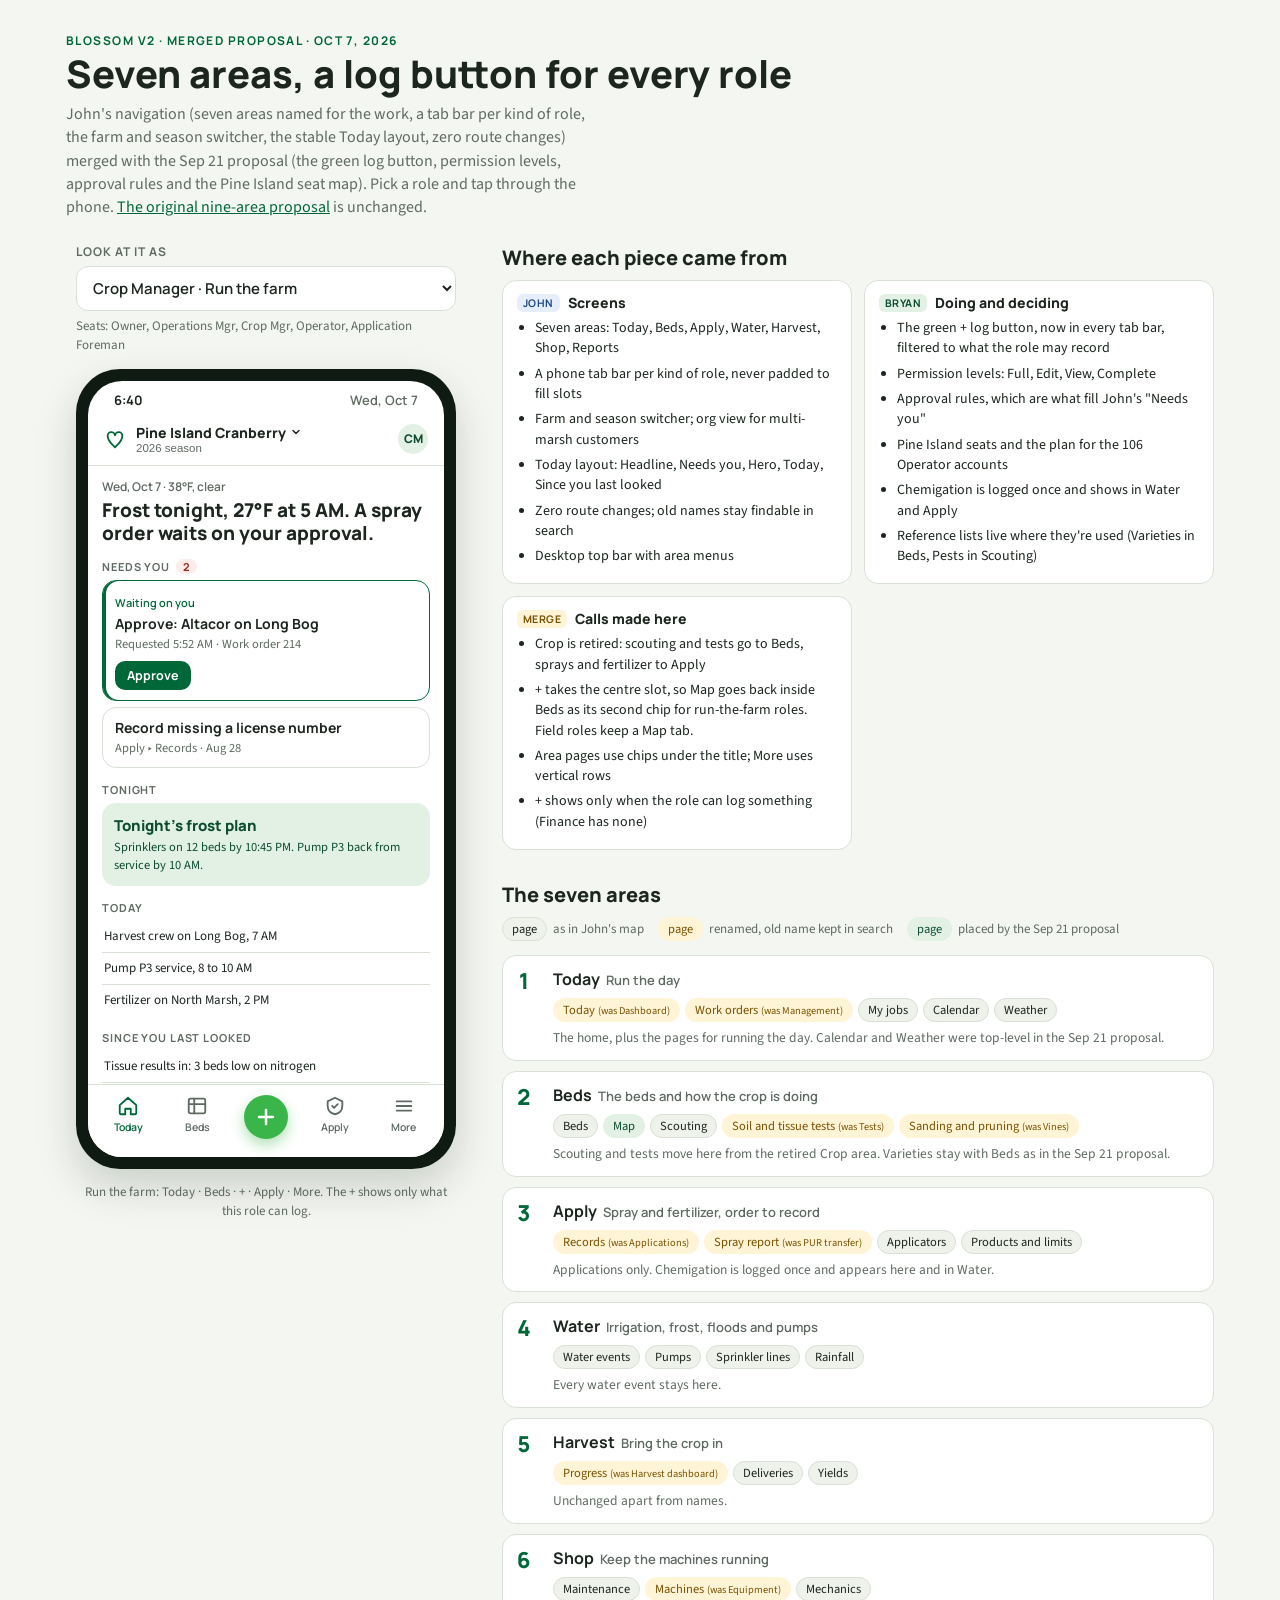
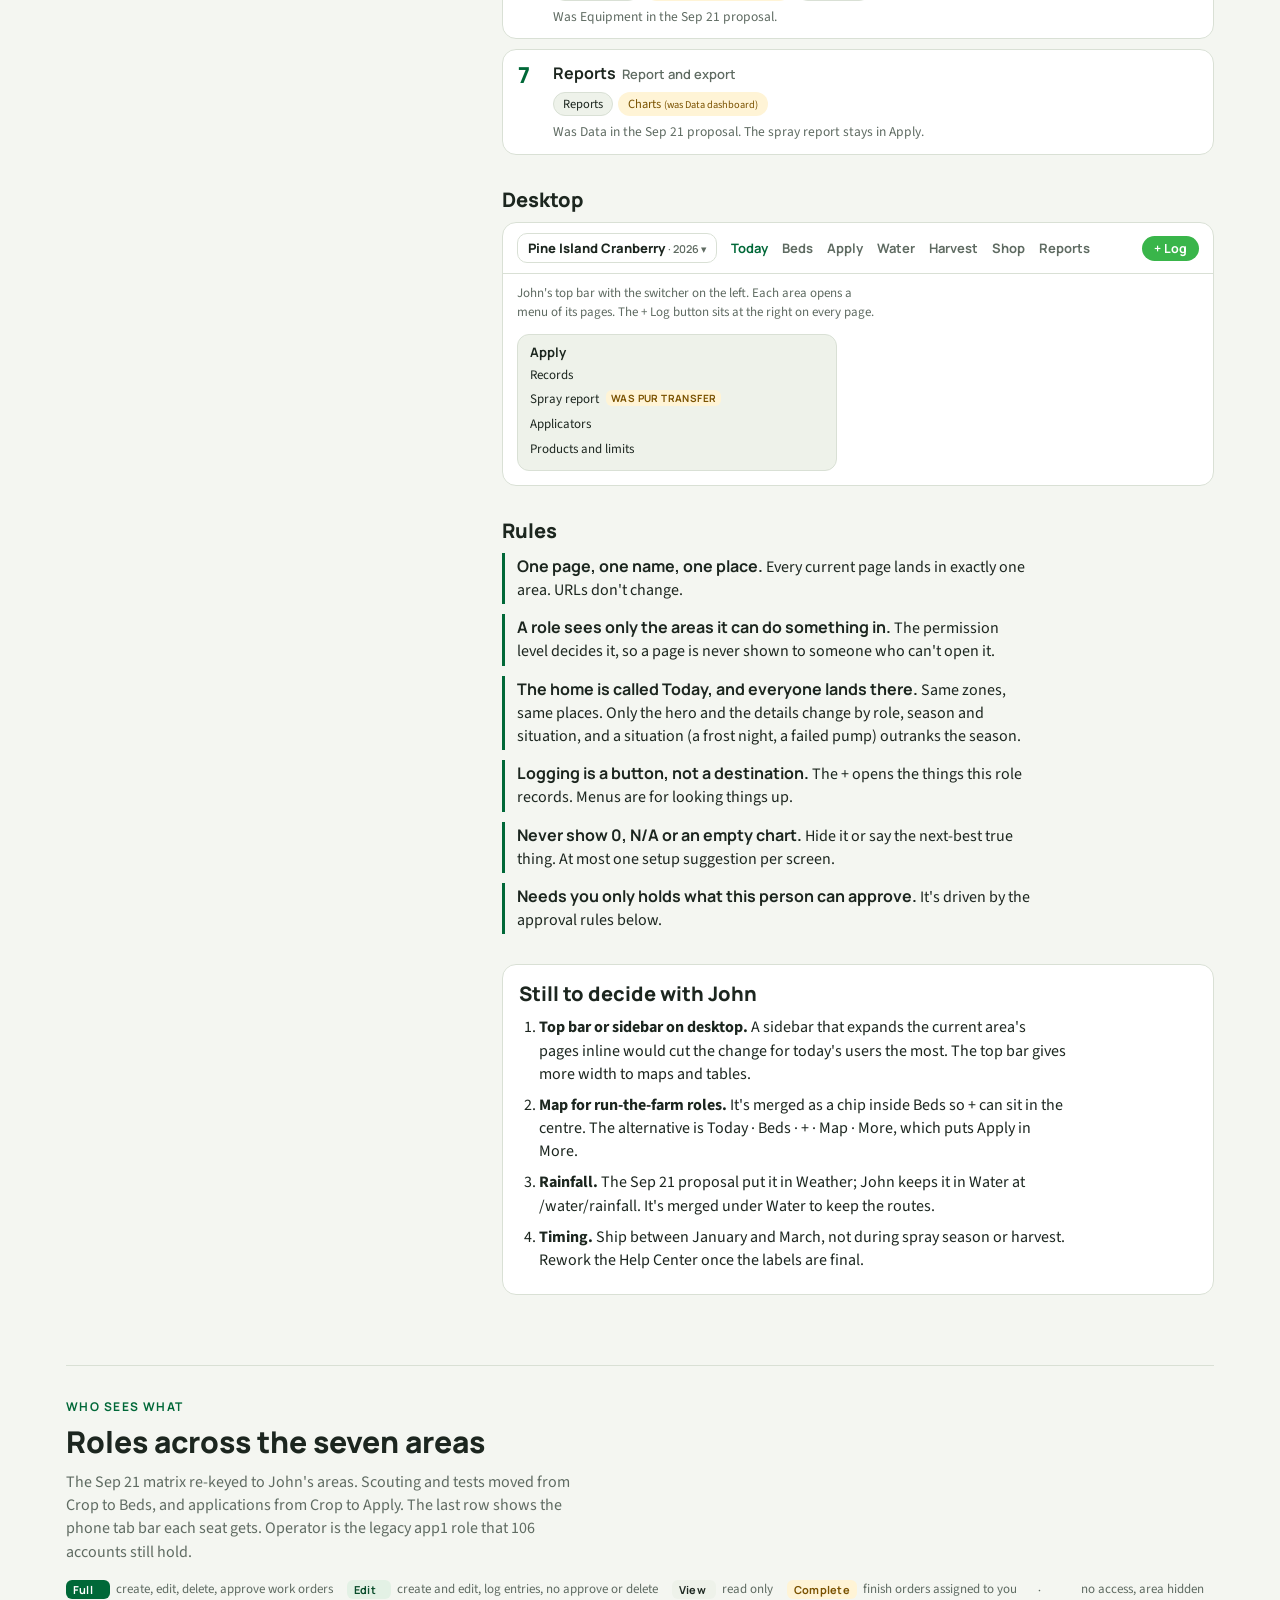
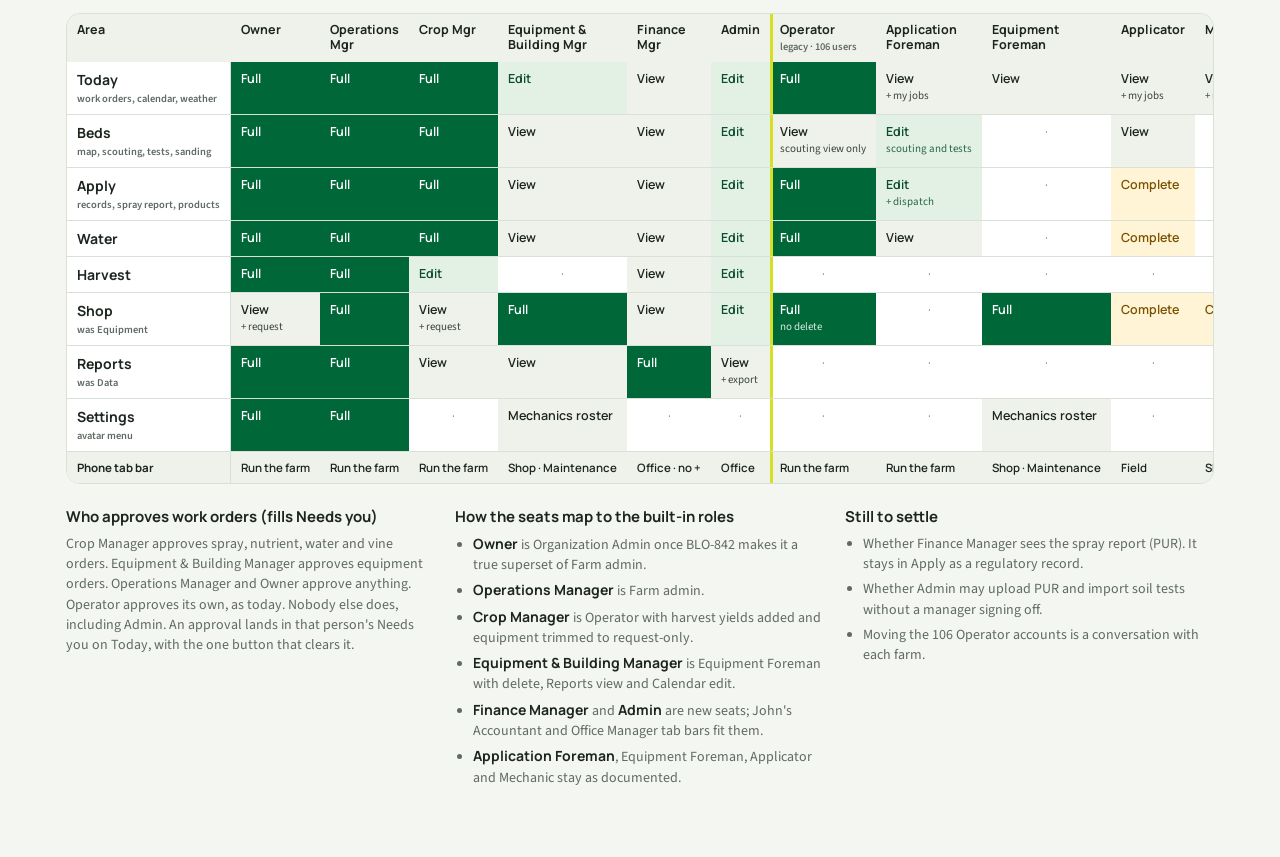
==== merged/index.html @ 79ce7826 "Add merged navigation proposal (John's seven areas + log button and permissions) Co-Authored-By: Cla" ====
<!doctype html>
<html lang="en">
<head>
<meta charset="utf-8">
<meta name="viewport" content="width=device-width, initial-scale=1, viewport-fit=cover">
<meta name="robots" content="noindex, nofollow">
<title>Blossom V2 Navigation, Merged</title>
<link rel="stylesheet" href="https://fonts.googleapis.com/css2?family=Manrope:wght@500;600;700;800&family=Source+Sans+3:wght@400;600&display=swap">
<style>
html{color-scheme:light dark;height:100%}body{margin:0}[hidden]{display:none!important}
:root{
  --green-deep:#006838; --green:#39b54a; --lime:#d7df23;
  --bg:#f4f6f1; --surface:#ffffff; --surface-2:#eef2ea;
  --ink:#1c261f; --muted:#5f6b62; --line:#d9e0d5;
  --accent:#006838; --accent-soft:#e3f1e5; --accent-ink:#0b4d2c;
  --moved:#fff4d6; --moved-ink:#7a5200;
  --john:#e6eefb; --john-ink:#1f4a8a;
  --alert:#fdecea; --alert-ink:#9a2a1c;
  --phone:#0f1a13; --shadow:0 18px 40px rgba(20,40,25,.18);
  --display:"Manrope",ui-sans-serif,system-ui,-apple-system,"Segoe UI",sans-serif;
  --body:"Source Sans 3",ui-sans-serif,system-ui,-apple-system,"Segoe UI",sans-serif;
}
@media (prefers-color-scheme: dark){
  :root:not([data-theme="light"]){
    --bg:#111813; --surface:#182019; --surface-2:#1f2a21;
    --ink:#e8eee7; --muted:#9aa89d; --line:#2b372e;
    --accent:#5ccb6c; --accent-soft:#1f3a27; --accent-ink:#bfe9c6;
    --moved:#3b3012; --moved-ink:#f0d48a;
    --john:#1b2a40; --john-ink:#a9c6f2;
    --alert:#3a1d19; --alert-ink:#f2b2a8;
    --phone:#050906; --shadow:0 18px 40px rgba(0,0,0,.5);
  }
}
:root[data-theme="dark"]{
  --bg:#111813; --surface:#182019; --surface-2:#1f2a21;
  --ink:#e8eee7; --muted:#9aa89d; --line:#2b372e;
  --accent:#5ccb6c; --accent-soft:#1f3a27; --accent-ink:#bfe9c6;
  --moved:#3b3012; --moved-ink:#f0d48a;
  --john:#1b2a40; --john-ink:#a9c6f2;
  --alert:#3a1d19; --alert-ink:#f2b2a8;
  --phone:#050906; --shadow:0 18px 40px rgba(0,0,0,.5);
}
*{box-sizing:border-box}
body{background:var(--bg);color:var(--ink);font-family:var(--body);font-size:16px;line-height:1.45}
a{color:var(--accent)}
.wrap{max-width:1180px;margin:0 auto;padding-block:32px 64px;padding-inline:16px}
header.top{margin-bottom:24px}
.eyebrow{font-family:var(--display);font-size:12px;font-weight:700;letter-spacing:.12em;text-transform:uppercase;color:var(--accent)}
h1{font-family:var(--display);font-size:clamp(26px,3.4vw,38px);font-weight:800;line-height:1.1;margin:4px 0 0;text-wrap:balance}
.lede{max-width:66ch;color:var(--muted);margin:8px 0 0}
.layout{display:grid;grid-template-columns:400px minmax(0,1fr);gap:36px;align-items:start}
@media (max-width:860px){.layout{grid-template-columns:minmax(0,1fr)}}

/* role picker */
.picker{margin:0 auto 14px;max-width:380px}
.picker label{display:block;font:700 12px var(--display);letter-spacing:.08em;text-transform:uppercase;color:var(--muted);margin-bottom:6px}
.picker select{width:100%;font:600 15px var(--display);color:var(--ink);background:var(--surface);border:1px solid var(--line);border-radius:12px;padding:10px 12px}
.picker .set{font-size:13px;color:var(--muted);margin-top:6px}

/* phone */
.phone-col{position:sticky;top:16px}
@media (max-width:860px){.phone-col{position:static}}
.phone{width:100%;max-width:380px;margin:0 auto;aspect-ratio:380/800;background:var(--phone);border-radius:44px;padding:12px;box-shadow:var(--shadow);position:relative}
.screen{position:absolute;inset:12px;border-radius:34px;background:var(--surface);overflow:clip;display:flex;flex-direction:column}
.statusbar{height:40px;flex:none;display:flex;align-items:center;justify-content:space-between;padding:0 26px;font-family:var(--display);font-size:13px;font-weight:700}
.statusbar span:last-child{font-weight:600;color:var(--muted)}
.appbar{flex:none;display:flex;align-items:center;gap:10px;padding:2px 16px 10px;border-bottom:1px solid var(--line)}
.appbar .logo{display:flex;align-items:center;color:var(--green-deep)}
:root[data-theme="dark"] .appbar .logo{color:var(--accent)}
@media (prefers-color-scheme: dark){:root:not([data-theme="light"]) .appbar .logo{color:var(--accent)}}
.switcher{display:flex;flex-direction:column;line-height:1.15;border:0;background:transparent;text-align:left;padding:0;color:var(--ink);cursor:default}
.switcher b{font:800 14px var(--display);display:flex;align-items:center;gap:4px}
.switcher small{font-size:11.5px;color:var(--muted)}
.appbar .av{margin-left:auto;width:30px;height:30px;border-radius:50%;background:var(--accent-soft);color:var(--accent-ink);display:grid;place-items:center;font:800 12px var(--display)}
.view{flex:1;overflow:auto;padding:12px 14px 16px;-webkit-overflow-scrolling:touch}

/* today zones */
.z-date{font:600 12px var(--display);color:var(--muted)}
.z-head{font:800 19px/1.2 var(--display);margin:4px 0 12px;text-wrap:balance}
.z-label{display:flex;align-items:center;gap:6px;font:700 11px var(--display);letter-spacing:.08em;text-transform:uppercase;color:var(--muted);margin:14px 0 6px}
.z-label .count{background:var(--alert);color:var(--alert-ink);border-radius:999px;padding:0 7px;letter-spacing:0}
.card{border:1px solid var(--line);border-radius:14px;padding:10px 12px;margin-bottom:6px;background:var(--surface)}
.card.primary{border-color:var(--accent);box-shadow:inset 3px 0 0 var(--accent)}
.card b{display:block;font:700 14px var(--display)}
.card p{margin:2px 0 0;font-size:12.5px;color:var(--muted)}
.card .btn{display:inline-block;margin-top:8px;background:var(--accent);color:#fff;border-radius:10px;padding:6px 12px;font:700 12.5px var(--display)}
:root[data-theme="dark"] .card .btn{color:#0b1a0f}
@media (prefers-color-scheme: dark){:root:not([data-theme="light"]) .card .btn{color:#0b1a0f}}
.card .who{font:600 11px var(--display);color:var(--accent)}
.hero{border-radius:14px;padding:12px;background:var(--accent-soft);color:var(--accent-ink)}
.hero b{display:block;font:800 15px var(--display)}
.hero p{margin:2px 0 0;font-size:12.5px}
.rows{list-style:none;margin:0;padding:0;font-size:13px}
.rows li{padding:6px 2px;border-bottom:1px solid var(--line)}
.rows li:last-child{border-bottom:0}

/* area page */
.back{display:inline-flex;align-items:center;gap:6px;border:0;background:transparent;color:var(--accent);font:600 14px var(--display);padding:2px 0;cursor:pointer}
.area h2{font-family:var(--display);font-size:22px;font-weight:800;margin:2px 0 0}
.area .why{font-size:12.5px;color:var(--muted);margin:2px 0 10px}
.pchips{display:flex;flex-wrap:wrap;gap:6px;margin-bottom:12px}
.pchips button{border:1px solid var(--line);background:var(--surface);border-radius:999px;padding:5px 11px;font:700 13px var(--display);color:var(--ink);cursor:pointer}
.pchips button[aria-selected="true"]{background:var(--accent);border-color:var(--accent);color:#fff}
:root[data-theme="dark"] .pchips button[aria-selected="true"]{color:#0b1a0f}
@media (prefers-color-scheme: dark){:root:not([data-theme="light"]) .pchips button[aria-selected="true"]{color:#0b1a0f}}
.placeholder{border:1px dashed var(--line);border-radius:14px;padding:14px;color:var(--muted);font-size:13px;min-height:120px}
.placeholder b{display:block;color:var(--ink);font-family:var(--display);font-size:15px;margin-bottom:4px}
.placeholder .route{font:600 11.5px ui-monospace,SFMono-Regular,Menlo,monospace;color:var(--muted);margin-top:8px}
.was{display:inline-block;font:700 10px var(--display);letter-spacing:.04em;text-transform:uppercase;background:var(--moved);color:var(--moved-ink);border-radius:6px;padding:1px 5px;margin-left:4px;vertical-align:1px}

/* more */
.more h2{font-family:var(--display);font-size:20px;font-weight:800;margin:0 0 8px}
.mgroup{margin-bottom:10px}
.mgroup h3{font:700 11px var(--display);letter-spacing:.08em;text-transform:uppercase;color:var(--muted);margin:0 0 4px}
.mrow{display:flex;align-items:center;width:100%;text-align:left;border:1px solid var(--line);background:var(--surface);border-radius:12px;padding:9px 12px;margin-bottom:4px;font:700 14px var(--display);color:var(--ink);cursor:pointer}
.mrow::after{content:"";margin-left:auto;width:7px;height:7px;border-right:2.5px solid var(--muted);border-bottom:2.5px solid var(--muted);transform:rotate(-45deg)}
.mrow.quiet{font-weight:600;color:var(--muted)}

/* tab bar */
.tabbar{flex:none;display:grid;border-top:1px solid var(--line);padding:6px 6px 14px;background:var(--surface)}
.tabbar button{border:0;background:transparent;display:flex;flex-direction:column;align-items:center;gap:3px;font:600 10.5px var(--display);color:var(--muted);padding:4px 0;cursor:pointer;border-radius:10px}
.tabbar button svg{width:22px;height:22px}
.tabbar button[aria-current="page"]{color:var(--accent)}
.tabbar .plus{align-self:center}
.tabbar .plus span.dot{width:44px;height:44px;border-radius:50%;background:var(--green);color:#fff;display:grid;place-items:center;box-shadow:0 6px 14px rgba(57,181,74,.4)}
.tabbar .plus span.dot svg{width:24px;height:24px}
.sheet{position:absolute;left:0;right:0;bottom:0;background:var(--surface);border-radius:22px 22px 0 0;padding:10px 14px 24px;box-shadow:0 -10px 30px rgba(0,0,0,.18);transform:translateY(100%);visibility:hidden;transition:transform .25s ease,visibility 0s linear .25s}
.sheet.open{transform:none;visibility:visible;transition:transform .25s ease,visibility 0s}
@media (prefers-reduced-motion:reduce){.sheet{transition:none}}
.sheet .grab{width:38px;height:4px;border-radius:2px;background:var(--line);margin:0 auto 10px}
.sheet h3{font-family:var(--display);font-size:16px;margin:0 0 2px}
.sheet .sub{font-size:12px;color:var(--muted);margin:0 0 8px}
.sheet .log{display:grid;grid-template-columns:1fr 1fr;gap:6px}
.sheet .log button{border:1px solid var(--line);background:var(--surface-2);border-radius:12px;padding:10px;text-align:left;font:600 13px var(--display);color:var(--ink);cursor:pointer}
.sheet .log button small{display:block;font:400 11px var(--body);color:var(--muted);margin-top:2px}
.scrim{position:absolute;inset:0;background:rgba(10,20,12,.35);opacity:0;pointer-events:none;transition:opacity .2s}
.scrim.open{opacity:1;pointer-events:auto}
.hint{text-align:center;font-size:13px;color:var(--muted);margin:14px auto 0;max-width:380px}

/* right column */
.doc h2{font-family:var(--display);font-size:20px;font-weight:800;margin:0 0 8px}
.doc > section{margin-bottom:30px}
.doc p{margin:0 0 12px;max-width:66ch}
.legend{display:flex;flex-wrap:wrap;gap:8px 14px;font-size:13px;color:var(--muted);margin:0 0 14px}
.legend span{display:inline-flex;align-items:center;gap:6px}
.tree{display:grid;gap:10px}
.node{border:1px solid var(--line);background:var(--surface);border-radius:14px;padding:12px 14px;display:grid;grid-template-columns:auto minmax(0,1fr);gap:6px 12px;align-items:start}
.node .n{font-family:var(--display);font-weight:800;font-size:22px;color:var(--accent);line-height:1;padding-top:2px;min-width:24px;font-variant-numeric:tabular-nums}
.node .t{font-family:var(--display);font-weight:700;font-size:16px}
.node .t small{font-weight:600;color:var(--muted);margin-left:6px;font-size:13px}
.node .chips{grid-column:2;display:flex;flex-wrap:wrap;gap:5px}
.chip{font-size:12.5px;border:1px solid var(--line);border-radius:999px;padding:2px 9px;background:var(--surface-2);color:var(--ink)}
.chip.renamed{background:var(--moved);color:var(--moved-ink);border-color:transparent}
.chip.bryan{background:var(--accent-soft);color:var(--accent-ink);border-color:transparent}
.node .note{grid-column:2;font-size:13.5px;color:var(--muted)}
.origin{display:grid;grid-template-columns:repeat(auto-fit,minmax(240px,1fr));gap:12px}
.origin > div{border:1px solid var(--line);border-radius:14px;padding:12px 14px;background:var(--surface)}
.origin h3{font:800 14px var(--display);margin:0 0 6px;display:flex;align-items:center;gap:8px}
.tag{font:700 10.5px var(--display);letter-spacing:.04em;text-transform:uppercase;border-radius:6px;padding:2px 6px}
.tag.j{background:var(--john);color:var(--john-ink)}
.tag.b{background:var(--accent-soft);color:var(--accent-ink)}
.tag.m{background:var(--moved);color:var(--moved-ink)}
.origin ul{margin:0;padding-left:18px;font-size:14px}
.origin li{margin:0 0 5px}
.desk{border:1px solid var(--line);border-radius:14px;background:var(--surface);overflow:hidden}
.desk .bar{display:flex;align-items:center;gap:4px 14px;flex-wrap:wrap;padding:10px 14px;border-bottom:1px solid var(--line)}
.desk .sw{font:800 13px var(--display);padding:5px 10px;border:1px solid var(--line);border-radius:10px;white-space:nowrap}
.desk .sw small{font-weight:600;color:var(--muted)}
.desk .ar{font:700 13px var(--display);color:var(--muted)}
.desk .ar.on{color:var(--accent)}
.desk .lg{margin-left:auto;background:var(--green);color:#fff;border-radius:999px;padding:4px 12px;font:700 12.5px var(--display);white-space:nowrap}
.desk .drop{margin:0 14px 14px;max-width:320px;border:1px solid var(--line);border-radius:12px;padding:8px 12px;font-size:13px;background:var(--surface-2)}
.desk .drop b{font-family:var(--display)}
.desk .drop div{padding:3px 0}
.desk .cap{padding:10px 14px 0;font-size:13px;color:var(--muted)}
.rules{display:grid;gap:10px;margin:0;padding:0;list-style:none}
.rules li{border-left:3px solid var(--accent);padding:2px 0 2px 12px;max-width:66ch}
.rules b{font-family:var(--display)}
.decide{background:var(--surface);border:1px solid var(--line);border-radius:14px;padding:14px 16px}
.decide ol{margin:0;padding-left:20px}
.decide li{margin:0 0 8px;max-width:66ch}

/* roles matrix */
.roles{margin-top:40px;padding-top:32px;border-top:1px solid var(--line)}
.roles h2{font-family:var(--display);font-size:clamp(22px,2.6vw,30px);font-weight:800;margin:4px 0 8px;text-wrap:balance}
.roles .lede{margin-bottom:16px}
.lv{display:inline-block;min-width:44px;text-align:center;font:700 11px var(--display);letter-spacing:.02em;border-radius:6px;padding:2px 7px}
.lv.full,.matrix td.f{background:var(--accent);color:#fff}
.lv.edit,.matrix td.e{background:var(--accent-soft);color:var(--accent-ink)}
.lv.view,.matrix td.v{background:var(--surface-2);color:var(--ink)}
.lv.done,.matrix td.d{background:var(--moved);color:var(--moved-ink)}
.lv.none,.matrix td.n{background:transparent;color:var(--muted)}
:root[data-theme="dark"] .lv.full,:root[data-theme="dark"] .matrix td.f{color:#0b1a0f}
@media (prefers-color-scheme: dark){:root:not([data-theme="light"]) .lv.full,:root:not([data-theme="light"]) .matrix td.f{color:#0b1a0f}}
.matrix-wrap{overflow-x:auto;border:1px solid var(--line);border-radius:14px;background:var(--surface)}
.matrix{border-collapse:separate;border-spacing:0;min-width:1080px;width:100%;font-size:13px}
.matrix th,.matrix td{padding:8px 10px;border-bottom:1px solid var(--line);vertical-align:top;text-align:left}
.matrix thead th{font:700 12.5px var(--display);color:var(--ink);background:var(--surface-2);line-height:1.2}
.matrix thead th small,.matrix tbody th small{display:block;font:600 10.5px var(--body);color:var(--muted);margin-top:2px}
.matrix tbody th{font:700 14px var(--display);white-space:nowrap;background:var(--surface);position:sticky;left:0;z-index:1;border-right:1px solid var(--line)}
.matrix td{font:600 12.5px var(--display);white-space:nowrap}
.matrix td small{display:block;font:400 11px var(--body);opacity:.85;margin-top:1px}
.matrix td.n{text-align:center;font-weight:400}
.matrix .legacy{box-shadow:inset 3px 0 0 var(--lime)}
.matrix tr.bar th,.matrix tr.bar td{background:var(--surface-2);font-size:11.5px}
.matrix tr:last-child th,.matrix tr:last-child td{border-bottom:0}
.roles-notes{display:grid;grid-template-columns:repeat(auto-fit,minmax(260px,1fr));gap:20px;margin-top:22px}
.roles-notes h3{font-family:var(--display);font-size:15px;margin:0 0 6px}
.roles-notes p,.roles-notes ul{margin:0;font-size:14px;color:var(--muted)}
.roles-notes ul{padding-left:18px}
.roles-notes li{margin:0 0 5px}
.roles-notes b{color:var(--ink);font-family:var(--display)}
</style>
</head>
<body>
<div class="wrap">
  <header class="top">
    <div class="eyebrow">Blossom V2 · merged proposal · Oct 7, 2026</div>
    <h1>Seven areas, a log button for every role</h1>
    <p class="lede">John's navigation (seven areas named for the work, a tab bar per kind of role, the farm and season switcher, the stable Today layout, zero route changes) merged with the Sep 21 proposal (the green log button, permission levels, approval rules and the Pine Island seat map). Pick a role and tap through the phone. <a href="../">The original nine-area proposal</a> is unchanged.</p>
  </header>

  <div class="layout">
    <div class="phone-col">
      <div class="picker">
        <label for="role">Look at it as</label>
        <select id="role"></select>
        <div class="set" id="roleSet"></div>
      </div>
      <div class="phone">
        <div class="screen">
          <div class="statusbar"><span>6:40</span><span id="sbDate">Wed, Oct 7</span></div>
          <div class="appbar">
            <span class="logo" aria-hidden="true"><svg width="22" height="22" viewBox="0 0 24 24" fill="none" stroke="currentColor" stroke-width="2" stroke-linecap="round" stroke-linejoin="round"><path d="M12 21c-4-4-8-7-8-12a4 4 0 0 1 8-1 4 4 0 0 1 8 1c0 5-4 8-8 12z"/></svg></span>
            <button type="button" class="switcher" aria-label="Farm and season switcher"><b>Pine Island Cranberry <svg width="12" height="12" viewBox="0 0 24 24" fill="none" stroke="currentColor" stroke-width="3" stroke-linecap="round" stroke-linejoin="round"><path d="M6 9l6 6 6-6"/></svg></b><small>2026 season</small></button>
            <span class="av" id="avatar">PI</span>
          </div>

          <div class="view" id="todayView"></div>
          <div class="view area" id="areaView" hidden></div>
          <div class="view more" id="moreView" hidden></div>

          <div class="tabbar" id="tabbar"></div>

          <div class="scrim" id="scrim"></div>
          <div class="sheet" id="sheet" role="dialog" aria-label="Log something">
            <div class="grab"></div>
            <h3>Log something</h3>
            <p class="sub" id="sheetSub"></p>
            <div class="log" id="logGrid"></div>
          </div>
        </div>
      </div>
      <p class="hint" id="hint"></p>
    </div>

    <div class="doc">
      <section>
        <h2>Where each piece came from</h2>
        <div class="origin">
          <div>
            <h3><span class="tag j">John</span> Screens</h3>
            <ul>
              <li>Seven areas: Today, Beds, Apply, Water, Harvest, Shop, Reports</li>
              <li>A phone tab bar per kind of role, never padded to fill slots</li>
              <li>Farm and season switcher; org view for multi-marsh customers</li>
              <li>Today layout: Headline, Needs you, Hero, Today, Since you last looked</li>
              <li>Zero route changes; old names stay findable in search</li>
              <li>Desktop top bar with area menus</li>
            </ul>
          </div>
          <div>
            <h3><span class="tag b">Bryan</span> Doing and deciding</h3>
            <ul>
              <li>The green + log button, now in every tab bar, filtered to what the role may record</li>
              <li>Permission levels: Full, Edit, View, Complete</li>
              <li>Approval rules, which are what fill John's "Needs you"</li>
              <li>Pine Island seats and the plan for the 106 Operator accounts</li>
              <li>Chemigation is logged once and shows in Water and Apply</li>
              <li>Reference lists live where they're used (Varieties in Beds, Pests in Scouting)</li>
            </ul>
          </div>
          <div>
            <h3><span class="tag m">Merge</span> Calls made here</h3>
            <ul>
              <li>Crop is retired: scouting and tests go to Beds, sprays and fertilizer to Apply</li>
              <li>+ takes the centre slot, so Map goes back inside Beds as its second chip for run-the-farm roles. Field roles keep a Map tab.</li>
              <li>Area pages use chips under the title; More uses vertical rows</li>
              <li>+ shows only when the role can log something (Finance has none)</li>
            </ul>
          </div>
        </div>
      </section>

      <section>
        <h2>The seven areas</h2>
        <div class="legend">
          <span><span class="chip">page</span> as in John's map</span>
          <span><span class="chip renamed">page</span> renamed, old name kept in search</span>
          <span><span class="chip bryan">page</span> placed by the Sep 21 proposal</span>
        </div>
        <div class="tree" id="tree"></div>
      </section>

      <section>
        <h2>Desktop</h2>
        <div class="desk">
          <div class="bar">
            <span class="sw">Pine Island Cranberry <small>· 2026 ▾</small></span>
            <span class="ar on">Today</span><span class="ar">Beds</span><span class="ar">Apply</span><span class="ar">Water</span><span class="ar">Harvest</span><span class="ar">Shop</span><span class="ar">Reports</span>
            <span class="lg">+ Log</span>
          </div>
          <p class="cap">John's top bar with the switcher on the left. Each area opens a menu of its pages. The + Log button sits at the right on every page.</p>
          <div class="drop"><b>Apply</b><div>Records</div><div>Spray report <span class="was">was PUR transfer</span></div><div>Applicators</div><div>Products and limits</div></div>
        </div>
      </section>

      <section>
        <h2>Rules</h2>
        <ul class="rules">
          <li><b>One page, one name, one place.</b> Every current page lands in exactly one area. URLs don't change.</li>
          <li><b>A role sees only the areas it can do something in.</b> The permission level decides it, so a page is never shown to someone who can't open it.</li>
          <li><b>The home is called Today, and everyone lands there.</b> Same zones, same places. Only the hero and the details change by role, season and situation, and a situation (a frost night, a failed pump) outranks the season.</li>
          <li><b>Logging is a button, not a destination.</b> The + opens the things this role records. Menus are for looking things up.</li>
          <li><b>Never show 0, N/A or an empty chart.</b> Hide it or say the next-best true thing. At most one setup suggestion per screen.</li>
          <li><b>Needs you only holds what this person can approve.</b> It's driven by the approval rules below.</li>
        </ul>
      </section>

      <section>
        <div class="decide">
          <h2>Still to decide with John</h2>
          <ol>
            <li><b>Top bar or sidebar on desktop.</b> A sidebar that expands the current area's pages inline would cut the change for today's users the most. The top bar gives more width to maps and tables.</li>
            <li><b>Map for run-the-farm roles.</b> It's merged as a chip inside Beds so + can sit in the centre. The alternative is Today · Beds · + · Map · More, which puts Apply in More.</li>
            <li><b>Rainfall.</b> The Sep 21 proposal put it in Weather; John keeps it in Water at /water/rainfall. It's merged under Water to keep the routes.</li>
            <li><b>Timing.</b> Ship between January and March, not during spray season or harvest. Rework the Help Center once the labels are final.</li>
          </ol>
        </div>
      </section>
    </div>
  </div>

  <section class="roles" id="roles">
    <div class="eyebrow">Who sees what</div>
    <h2>Roles across the seven areas</h2>
    <p class="lede">The Sep 21 matrix re-keyed to John's areas. Scouting and tests moved from Crop to Beds, and applications from Crop to Apply. The last row shows the phone tab bar each seat gets. Operator is the legacy app1 role that 106 accounts still hold.</p>
    <div class="legend">
      <span><span class="lv full">Full</span> create, edit, delete, approve work orders</span>
      <span><span class="lv edit">Edit</span> create and edit, log entries, no approve or delete</span>
      <span><span class="lv view">View</span> read only</span>
      <span><span class="lv done">Complete</span> finish orders assigned to you</span>
      <span><span class="lv none">·</span> no access, area hidden</span>
    </div>
    <div class="matrix-wrap">
      <table class="matrix">
        <thead>
          <tr>
            <th scope="col">Area</th>
            <th scope="col">Owner</th>
            <th scope="col">Operations Mgr</th>
            <th scope="col">Crop Mgr</th>
            <th scope="col">Equipment &amp; Building Mgr</th>
            <th scope="col">Finance Mgr</th>
            <th scope="col">Admin</th>
            <th scope="col" class="legacy">Operator<small>legacy · 106 users</small></th>
            <th scope="col">Application Foreman</th>
            <th scope="col">Equipment Foreman</th>
            <th scope="col">Applicator</th>
            <th scope="col">Mechanic</th>
          </tr>
        </thead>
        <tbody>
          <tr><th scope="row">Today<small>work orders, calendar, weather</small></th><td class="f">Full</td><td class="f">Full</td><td class="f">Full</td><td class="e">Edit</td><td class="v">View</td><td class="e">Edit</td><td class="f legacy">Full</td><td class="v">View<small>+ my jobs</small></td><td class="v">View</td><td class="v">View<small>+ my jobs</small></td><td class="v">View<small>+ my jobs</small></td></tr>
          <tr><th scope="row">Beds<small>map, scouting, tests, sanding</small></th><td class="f">Full</td><td class="f">Full</td><td class="f">Full</td><td class="v">View</td><td class="v">View</td><td class="e">Edit</td><td class="v legacy">View<small>scouting view only</small></td><td class="e">Edit<small>scouting and tests</small></td><td class="n">·</td><td class="v">View</td><td class="n">·</td></tr>
          <tr><th scope="row">Apply<small>records, spray report, products</small></th><td class="f">Full</td><td class="f">Full</td><td class="f">Full</td><td class="v">View</td><td class="v">View</td><td class="e">Edit</td><td class="f legacy">Full</td><td class="e">Edit<small>+ dispatch</small></td><td class="n">·</td><td class="d">Complete</td><td class="n">·</td></tr>
          <tr><th scope="row">Water</th><td class="f">Full</td><td class="f">Full</td><td class="f">Full</td><td class="v">View</td><td class="v">View</td><td class="e">Edit</td><td class="f legacy">Full</td><td class="v">View</td><td class="n">·</td><td class="d">Complete</td><td class="n">·</td></tr>
          <tr><th scope="row">Harvest</th><td class="f">Full</td><td class="f">Full</td><td class="e">Edit</td><td class="n">·</td><td class="v">View</td><td class="e">Edit</td><td class="n legacy">·</td><td class="n">·</td><td class="n">·</td><td class="n">·</td><td class="n">·</td></tr>
          <tr><th scope="row">Shop<small>was Equipment</small></th><td class="v">View<small>+ request</small></td><td class="f">Full</td><td class="v">View<small>+ request</small></td><td class="f">Full</td><td class="v">View</td><td class="e">Edit</td><td class="f legacy">Full<small>no delete</small></td><td class="n">·</td><td class="f">Full</td><td class="d">Complete</td><td class="d">Complete</td></tr>
          <tr><th scope="row">Reports<small>was Data</small></th><td class="f">Full</td><td class="f">Full</td><td class="v">View</td><td class="v">View</td><td class="f">Full</td><td class="v">View<small>+ export</small></td><td class="n legacy">·</td><td class="n">·</td><td class="n">·</td><td class="n">·</td><td class="n">·</td></tr>
          <tr><th scope="row">Settings<small>avatar menu</small></th><td class="f">Full</td><td class="f">Full</td><td class="n">·</td><td class="v">Mechanics roster</td><td class="n">·</td><td class="n">·</td><td class="n legacy">·</td><td class="n">·</td><td class="v">Mechanics roster</td><td class="n">·</td><td class="n">·</td></tr>
          <tr class="bar"><th scope="row">Phone tab bar</th><td>Run the farm</td><td>Run the farm</td><td>Run the farm</td><td>Shop · Maintenance</td><td>Office · no +</td><td>Office</td><td class="legacy">Run the farm</td><td>Run the farm</td><td>Shop · Maintenance</td><td>Field</td><td>Shop · Jobs</td></tr>
        </tbody>
      </table>
    </div>

    <div class="roles-notes">
      <div>
        <h3>Who approves work orders (fills Needs you)</h3>
        <p>Crop Manager approves spray, nutrient, water and vine orders. Equipment &amp; Building Manager approves equipment orders. Operations Manager and Owner approve anything. Operator approves its own, as today. Nobody else does, including Admin. An approval lands in that person's Needs you on Today, with the one button that clears it.</p>
      </div>
      <div>
        <h3>How the seats map to the built-in roles</h3>
        <ul>
          <li><b>Owner</b> is Organization Admin once BLO-842 makes it a true superset of Farm admin.</li>
          <li><b>Operations Manager</b> is Farm admin.</li>
          <li><b>Crop Manager</b> is Operator with harvest yields added and equipment trimmed to request-only.</li>
          <li><b>Equipment &amp; Building Manager</b> is Equipment Foreman with delete, Reports view and Calendar edit.</li>
          <li><b>Finance Manager</b> and <b>Admin</b> are new seats; John's Accountant and Office Manager tab bars fit them.</li>
          <li><b>Application Foreman</b>, Equipment Foreman, Applicator and Mechanic stay as documented.</li>
        </ul>
      </div>
      <div>
        <h3>Still to settle</h3>
        <ul>
          <li>Whether Finance Manager sees the spray report (PUR). It stays in Apply as a regulatory record.</li>
          <li>Whether Admin may upload PUR and import soil tests without a manager signing off.</li>
          <li>Moving the 106 Operator accounts is a conversation with each farm.</li>
        </ul>
      </div>
    </div>
  </section>
</div>

<script>
const I = {
  today:'<path d="M3 11l9-8 9 8v9a1 1 0 0 1-1 1h-5v-6H9v6H4a1 1 0 0 1-1-1z"/>',
  beds:'<rect x="3" y="4" width="18" height="16" rx="2"/><path d="M3 10h18M9 4v16"/>',
  apply:'<path d="M12 3l8 4v5c0 5-3.5 8-8 9-4.5-1-8-4-8-9V7z"/><path d="M9 12l2 2 4-4"/>',
  water:'<path d="M12 3s6 6.5 6 11a6 6 0 0 1-12 0c0-4.5 6-11 6-11z"/>',
  harvest:'<path d="M4 10h16l-1.5 9h-13z"/><path d="M8 10l2-5M16 10l-2-5"/>',
  shop:'<path d="M14.7 6.3a4 4 0 0 0 5 5L13 18a2.1 2.1 0 0 1-3-3l6.7-6.7z"/><path d="M4 20l4-4"/>',
  reports:'<path d="M4 20V10M10 20V4M16 20v-7M22 20H2"/>',
  map:'<path d="M9 4l6 2 6-2v14l-6 2-6-2-6 2V6z"/><path d="M9 4v14M15 6v14"/>',
  jobs:'<rect x="5" y="4" width="14" height="17" rx="2"/><path d="M9 4h6v3H9zM9 12l2 2 4-4"/>',
  machines:'<circle cx="7" cy="17" r="3"/><circle cx="18" cy="17" r="2"/><path d="M4 14V8h7l3 6h6M11 8V5"/>',
  orders:'<path d="M8 6h12M8 12h12M8 18h12M4 6h.01M4 12h.01M4 18h.01"/>',
  people:'<circle cx="9" cy="8" r="3"/><path d="M3 20c0-3.3 2.7-6 6-6s6 2.7 6 6M16 11a3 3 0 1 0 0-6M21 20c0-2.5-1.5-4.6-3.6-5.5"/>',
  more:'<path d="M4 7h16M4 12h16M4 17h16"/>'
};
const svg = (k, sw=2) => `<svg viewBox="0 0 24 24" fill="none" stroke="currentColor" stroke-width="${sw}" stroke-linecap="round" stroke-linejoin="round">${I[k]}</svg>`;

// k: '' as John, 'renamed' (was), 'bryan' (placed by Sep 21 proposal)
const AREAS = [
  {id:'today', label:'Today', cap:'Run the day', why:'The home, plus the pages for running the day. Calendar and Weather were top-level in the Sep 21 proposal.', pages:[
    {n:'Today', r:'/dashboard', was:'Dashboard', k:'renamed', d:'Headline, Needs you, Hero, Today, Since you last looked.'},
    {n:'Work orders', r:'/management', was:'Management', k:'renamed', d:'Every order, by day and crew.'},
    {n:'My jobs', r:'/applications · /jobs', k:'', d:'Orders assigned to me, start to finish.'},
    {n:'Calendar', r:'/calendar', k:'', d:'Everything scheduled across all areas.'},
    {n:'Weather', r:'/weather', k:'', d:'Tabs: Forecast, Frost. Spray windows from wind.'}]},
  {id:'beds', label:'Beds', cap:'The beds and how the crop is doing', why:'Scouting and tests move here from the retired Crop area. Varieties stay with Beds as in the Sep 21 proposal.', pages:[
    {n:'Beds', r:'/beds', k:'', d:'Tabs: Beds, Blocks, Units, Varieties.'},
    {n:'Map', r:'/map', k:'bryan', d:'Tap a bed on the ground to open it. A chip here, not a tab, for run-the-farm roles.'},
    {n:'Scouting', r:'/scoutingReports', k:'', d:'Tabs: Reports, Trends, Traps, Pests list.'},
    {n:'Soil and tissue tests', r:'/soilTests · /tissueTests', was:'Tests', k:'renamed', d:'By list or periodic table.'},
    {n:'Sanding and pruning', r:'/sanding', was:'Vines', k:'renamed', d:'Sanding, pruning and mowing by bed.'}]},
  {id:'apply', label:'Apply', cap:'Spray and fertilizer, order to record', why:'Applications only. Chemigation is logged once and appears here and in Water.', pages:[
    {n:'Records', r:'/applicationLedger', was:'Applications', k:'renamed', d:'Tabs: All, Spray, Fertilizer.'},
    {n:'Spray report', r:'/purUpload', was:'PUR transfer', k:'renamed', d:'Only where a handler takes one.'},
    {n:'Applicators', r:'/applicators', k:'', d:'Who may spray, and when licenses expire.'},
    {n:'Products and limits', r:'/settings/reference/products', k:'', d:'Out of Settings ▸ Reference.'}]},
  {id:'water', label:'Water', cap:'Irrigation, frost, floods and pumps', why:'Every water event stays here.', pages:[
    {n:'Water events', r:'/water', k:'', d:'Sprinkler, flood and pump runs. Chemigation also shows in Apply.'},
    {n:'Pumps', r:'/pumps', k:'', d:'Pump list with meter readings.'},
    {n:'Sprinkler lines', r:'/water/sprinklers', k:'', d:'Sets and the beds they cover.'},
    {n:'Rainfall', r:'/water/rainfall', k:'', d:'Rain gauge log.'}]},
  {id:'harvest', label:'Harvest', cap:'Bring the crop in', why:'Unchanged apart from names.', pages:[
    {n:'Progress', r:'/harvest', was:'Harvest dashboard', k:'renamed', d:'Percent harvested and barrels to date.'},
    {n:'Deliveries', r:'/deliveries', k:'', d:'Loads from your handler, with quality.'},
    {n:'Yields', r:'/manualYield', k:'', d:'Barrels per bed, entered by hand.'}]},
  {id:'shop', label:'Shop', cap:'Keep the machines running', why:'Was Equipment in the Sep 21 proposal.', pages:[
    {n:'Maintenance', r:'/maintenance', k:'', d:'Tabs: Orders and service, Service due.'},
    {n:'Machines', r:'/equipment', was:'Equipment', k:'renamed', d:'Tabs: Machines, Groups.'},
    {n:'Mechanics', r:'/mechanics', k:'', d:'Mechanics roster.'}]},
  {id:'reports', label:'Reports', cap:'Report and export', why:'Was Data in the Sep 21 proposal. The spray report stays in Apply.', pages:[
    {n:'Reports', r:'/reports', k:'', d:'Printable and exportable reports.'},
    {n:'Charts', r:'/dashboard/data', was:'Data dashboard', k:'renamed', d:'Yield by year, barrels per acre by variety.'}]}
];
const A = Object.fromEntries(AREAS.map(a => [a.id, a]));

const LOGS = {
  scout:['Scouting report','Sweep counts by bed'],
  apply:['Application','Product, rate, beds, method'],
  water:['Water run','Irrigation, frost or flood'],
  sand:['Sanding or pruning','By bed'],
  yield:['Harvest yield','Barrels by bed'],
  maint:['Maintenance','Service or work order'],
  finish:['Finish my job','Start, stop, amounts used'],
  issue:['Machine problem','Report it to the shop'],
  hours:['Meter hours','Hours or miles by machine'],
  service:['Service done','Close a maintenance order']
};

// tab: [label, icon, area, pageIndex]
const ROLES = [
  {id:'farm', name:'Crop Manager', seats:'Owner, Operations Mgr, Crop Mgr, Operator, Application Foreman', set:'Run the farm', av:'CM',
   tabs:[['Today','today','today',0],'+',['Apply','apply','apply',0],'more'], beds:true,
   areas:{today:[0,1,3,4],beds:'all',apply:'all',water:'all',harvest:'all',shop:[1],reports:'all'},
   log:['scout','apply','water','sand','yield','maint'],
   home:{head:'Frost tonight, 27°F at 5 AM. A spray order waits on your approval.',
     needs:[{t:'Approve: Altacor on Long Bog',s:'Requested 5:52 AM · Work order 214',btn:'Approve',who:'Waiting on you'},{t:'Record missing a license number',s:'Apply ▸ Records · Aug 28',btn:'Fix'}],
     hero:['Tonight\'s frost plan','Sprinklers on 12 beds by 10:45 PM. Pump P3 back from service by 10 AM.'],
     today:['Harvest crew on Long Bog, 7 AM','Pump P3 service, 8 to 10 AM','Fertilizer on North Marsh, 2 PM'],
     since:['Tissue results in: 3 beds low on nitrogen','2 scouting reports filed']}},
  {id:'field', name:'Applicator', seats:'Applicator, Field Applicator', set:'Field', av:'AP',
   tabs:[['Today','today','today',0],['Jobs','jobs','today',2],'+',['Map','map','beds',1],'more'],
   areas:{today:[0,2,3,4],beds:[0,1],apply:[0],water:[0],shop:[1]},
   log:['finish','water','issue'],
   home:{head:'Tonight\'s Altacor is a go. Post the signs by 8:45 PM.',
     needs:[{t:'Start job: Altacor on Long Bog',s:'LB-1 to LB-5 · 46.3 ac · Work order 214',btn:'Start',who:'Your next job'}],
     hero:['Go / no-go','Wind 4 mph, no rain for 12 h, bees moved off LB-3.'],
     today:['Mix at the shed, 8 PM','Re-entry signs up by 8:45 PM'],
     since:['Last night\'s job closed by the Crop Manager']}},
  {id:'mech', name:'Mechanic', seats:'Mechanic', set:'Shop (Jobs)', av:'ME',
   tabs:[['Today','today','today',0],['Jobs','jobs','today',2],'+',['Machines','machines','shop',1],'more'],
   areas:{today:[0,2],shop:[0,1]},
   log:['service','hours','issue'],
   home:{head:'Frost tonight, and Pump P3 is 12 days overdue. Service it this morning.',
     needs:[{t:'250-hour service: Pump P3',s:'Feeds LB-1, LB-2 and LB-5 on tonight\'s frost',btn:'Start',who:'Your next job'}],
     hero:['3 machines need you this week','P3 overdue, loader due Friday, ATV tire flagged.'],
     today:['P3 service, 8 to 10 AM','Loader grease, after lunch'],
     since:['Applicator flagged a sprayer nozzle']}},
  {id:'eqf', name:'Equipment Foreman', seats:'Equipment Foreman, Equipment & Building Mgr', set:'Shop (Maintenance)', av:'EF',
   tabs:[['Today','today','today',0],['Maintenance','shop','shop',0],'+',['Machines','machines','shop',1],'more'],
   areas:{today:[0,3],shop:'all',reports:[0]},
   log:['maint','hours','issue'],
   home:{head:'Pump P3 has to be back before tonight\'s frost.',
     needs:[{t:'Approve: replace sprayer nozzles',s:'Requested by the applicator · $140',btn:'Approve',who:'Waiting on you'}],
     hero:['Service due','P3 12 days over, loader in 3 days, 2 trucks this month.'],
     today:['Mechanic on P3, 8 to 10 AM','Parts pickup in town, 1 PM'],
     since:['1 machine problem reported','2 services closed']}},
  {id:'admin', name:'Admin', seats:'Admin seat, Office Manager', set:'Office', av:'AD',
   tabs:[['Today','today','today',0],['Work orders','orders','today',1],'+',['Reports','reports','reports',0],'more'],
   areas:{today:[0,1,3,4],beds:'all',apply:'all',water:'all',harvest:'all',shop:'all',reports:'all'},
   log:['scout','apply','water','sand','yield','maint'],
   home:{head:'Two records need fixing before the spray report.',
     needs:[{t:'Record missing a license number',s:'Apply ▸ Records · Aug 28',btn:'Fix'},{t:'Delivery ticket without a bed',s:'Harvest ▸ Deliveries · Oct 6',btn:'Fix'}],
     hero:['Spray report: 31 of 33 records complete','Due Jan 31. You can fix records; a manager approves.'],
     today:['Enter yesterday\'s yields','Upload this week\'s soil tests'],
     since:['4 new work orders','1 delivery imported']}},
  {id:'fin', name:'Finance Manager', seats:'Finance Mgr, Accountant', set:'Office (no +)', av:'FM',
   tabs:[['Today','today','today',0],['Reports','reports','reports',0],'more'],
   areas:{today:[0],beds:[0],apply:[0],water:[0],harvest:'all',shop:[1],reports:'all'},
   log:[],
   home:{head:'Harvest is 43% in. Deliveries are tracking 6% ahead of last year.',
     needs:[],
     hero:['Barrels to date','43% harvested. Exports ready for the October close.'],
     today:['Delivery statement from the handler expected'],
     since:['12 loads delivered','Charts updated overnight']}}
];

const roleSel = document.getElementById('role');
ROLES.forEach(r => { const o = document.createElement('option'); o.value = r.id; o.textContent = `${r.name} · ${r.set}`; roleSel.appendChild(o); });

const todayView = document.getElementById('todayView'), areaView = document.getElementById('areaView'), moreView = document.getElementById('moreView');
const tabbar = document.getElementById('tabbar');
let role = ROLES[0], current = 'today:0';

function pagesFor(areaId){
  const spec = role.areas[areaId]; if (!spec) return [];
  const all = A[areaId].pages.map((p, i) => ({...p, i}));
  return spec === 'all' ? all : all.filter(p => spec.includes(p.i));
}
function tabsFor(){
  const t = role.tabs.slice();
  if (role.beds) t.splice(1, 0, ['Beds','beds','beds',0]);
  return t;
}
function show(v){ [todayView, areaView, moreView].forEach(x => x.hidden = x !== v); v.scrollTop = 0; }

function renderTabbar(){
  const t = tabsFor();
  tabbar.style.gridTemplateColumns = `repeat(${t.length},1fr)`;
  tabbar.innerHTML = '';
  t.forEach(tab => {
    const b = document.createElement('button'); b.type = 'button';
    if (tab === '+'){
      b.className = 'plus'; b.setAttribute('aria-label','Log something');
      b.innerHTML = `<span class="dot"><svg viewBox="0 0 24 24" fill="none" stroke="currentColor" stroke-width="2.5" stroke-linecap="round"><path d="M12 5v14M5 12h14"/></svg></span>`;
      b.addEventListener('click', () => toggleSheet(!sheet.classList.contains('open')));
    } else if (tab === 'more'){
      b.dataset.key = 'more'; b.innerHTML = svg('more') + 'More';
      b.addEventListener('click', openMore);
    } else {
      const [label, icon, area, pi] = tab;
      b.dataset.key = `${area}:${pi}`; b.innerHTML = svg(icon) + label;
      b.addEventListener('click', () => go(area, pi));
    }
    tabbar.appendChild(b);
  });
  markTab();
}
function markTab(){
  tabbar.querySelectorAll('button[data-key]').forEach(b => {
    const k = b.dataset.key;
    const on = k === current || (k.endsWith(':0') && current.startsWith(k.split(':')[0] + ':') && !tabbar.querySelector(`[data-key="${current}"]`));
    if (on) b.setAttribute('aria-current','page'); else b.removeAttribute('aria-current');
  });
}

function renderToday(){
  const h = role.home;
  const needs = h.needs.length
    ? h.needs.map((n, i) => `<div class="card${i===0?' primary':''}">${n.who?`<span class="who">${n.who}</span>`:''}<b>${n.t}</b><p>${n.s}</p>${i===0?`<span class="btn">${n.btn}</span>`:''}</div>`).join('')
    : '';
  todayView.innerHTML = `
    <div class="z-date">Wed, Oct 7 · 38°F, clear</div>
    <div class="z-head">${h.head}</div>
    ${h.needs.length ? `<div class="z-label">Needs you <span class="count">${h.needs.length}</span></div>${needs}` : ''}
    <div class="z-label">${role.id==='fin'?'Harvest':'Tonight'}</div>
    <div class="hero"><b>${h.hero[0]}</b><p>${h.hero[1]}</p></div>
    <div class="z-label">Today</div><ul class="rows">${h.today.map(x=>`<li>${x}</li>`).join('')}</ul>
    <div class="z-label">Since you last looked</div><ul class="rows">${h.since.map(x=>`<li>${x}</li>`).join('')}</ul>`;
}

function go(areaId, pi){
  if (areaId === 'today' && pi === 0){ current = 'today:0'; renderToday(); show(todayView); markTab(); return; }
  const a = A[areaId], pages = pagesFor(areaId);
  let sel = pages.find(p => p.i === pi) || pages[0];
  current = `${areaId}:${sel.i}`;
  const draw = () => {
    areaView.innerHTML = `
      <button type="button" class="back">${'<svg width="16" height="16" viewBox="0 0 24 24" fill="none" stroke="currentColor" stroke-width="2.5" stroke-linecap="round" stroke-linejoin="round"><path d="M15 18l-6-6 6-6"/></svg>'}Today</button>
      <h2>${a.label}</h2><p class="why">${a.cap}</p>
      ${pages.length > 1 ? `<div class="pchips" role="tablist">${pages.map(p => `<button type="button" role="tab" data-i="${p.i}" aria-selected="${p.i===sel.i}">${p.n}</button>`).join('')}</div>` : ''}
      <div class="placeholder"><b>${sel.n}${sel.was?`<span class="was">was ${sel.was}</span>`:''}</b>${sel.d}<div class="route">${sel.r} · route unchanged</div></div>`;
    areaView.querySelector('.back').addEventListener('click', () => go('today', 0));
    areaView.querySelectorAll('.pchips button').forEach(b => b.addEventListener('click', () => {
      sel = pages.find(p => p.i === +b.dataset.i); current = `${areaId}:${sel.i}`; draw(); markTab();
    }));
  };
  draw(); show(areaView); markTab();
}

function openMore(){
  current = 'more';
  const tabKeys = new Set(tabsFor().filter(t => Array.isArray(t)).map(t => `${t[2]}:${t[3]}`));
  let html = '<h2>More</h2>';
  AREAS.forEach(a => {
    const ps = pagesFor(a.id).filter(p => !tabKeys.has(`${a.id}:${p.i}`));
    if (!ps.length) return;
    html += `<div class="mgroup"><h3>${a.label}</h3>${ps.map(p => `<button type="button" class="mrow" data-a="${a.id}" data-i="${p.i}">${p.n}</button>`).join('')}</div>`;
  });
  html += `<div class="mgroup"><h3>Account</h3><button type="button" class="mrow quiet">Toolbox</button>${role.id==='farm'||role.id==='eqf'?'<button type="button" class="mrow quiet">Settings</button>':''}<button type="button" class="mrow quiet">Help</button></div>`;
  moreView.innerHTML = html;
  moreView.querySelectorAll('.mrow[data-a]').forEach(b => b.addEventListener('click', () => go(b.dataset.a, +b.dataset.i)));
  show(moreView); markTab();
}

const sheet = document.getElementById('sheet'), scrim = document.getElementById('scrim');
function toggleSheet(on){ sheet.classList.toggle('open', on); scrim.classList.toggle('open', on); }
scrim.addEventListener('click', () => toggleSheet(false));
function renderSheet(){
  document.getElementById('sheetSub').textContent = `What a ${role.name} can record`;
  const g = document.getElementById('logGrid');
  g.innerHTML = role.log.map(k => `<button type="button">${LOGS[k][0]}<small>${LOGS[k][1]}</small></button>`).join('');
  g.querySelectorAll('button').forEach(b => b.addEventListener('click', () => toggleSheet(false)));
}

function setRole(id){
  role = ROLES.find(r => r.id === id) || ROLES[0];
  document.getElementById('roleSet').textContent = `Seats: ${role.seats}`;
  document.getElementById('avatar').textContent = role.av;
  const names = tabsFor().map(t => t === '+' ? '+' : t === 'more' ? 'More' : t[0]).join(' · ');
  document.getElementById('hint').textContent = role.log.length
    ? `${role.set}: ${names}. The + shows only what this role can log.`
    : `${role.set}: ${names}. No + because this role can't log anything.`;
  toggleSheet(false); renderSheet(); renderTabbar(); go('today', 0);
  try{ localStorage.setItem('mergedRole', role.id); }catch(e){}
}
roleSel.addEventListener('change', () => setRole(roleSel.value));
let saved = null; try{ saved = localStorage.getItem('mergedRole'); }catch(e){}
if (saved && ROLES.some(r => r.id === saved)) roleSel.value = saved;
setRole(roleSel.value);

// tree
const tree = document.getElementById('tree');
AREAS.forEach((a, i) => {
  const n = document.createElement('div'); n.className = 'node';
  const chips = a.pages.map(p => `<span class="chip ${p.k}" title="${p.r}">${p.n}${p.was?` <small>(was ${p.was})</small>`:''}</span>`).join('');
  n.innerHTML = `<div class="n">${i+1}</div><div class="t">${a.label}<small>${a.cap}</small></div><div class="chips">${chips}</div><div class="note">${a.why}</div>`;
  tree.appendChild(n);
});
</script>
</body>
</html>
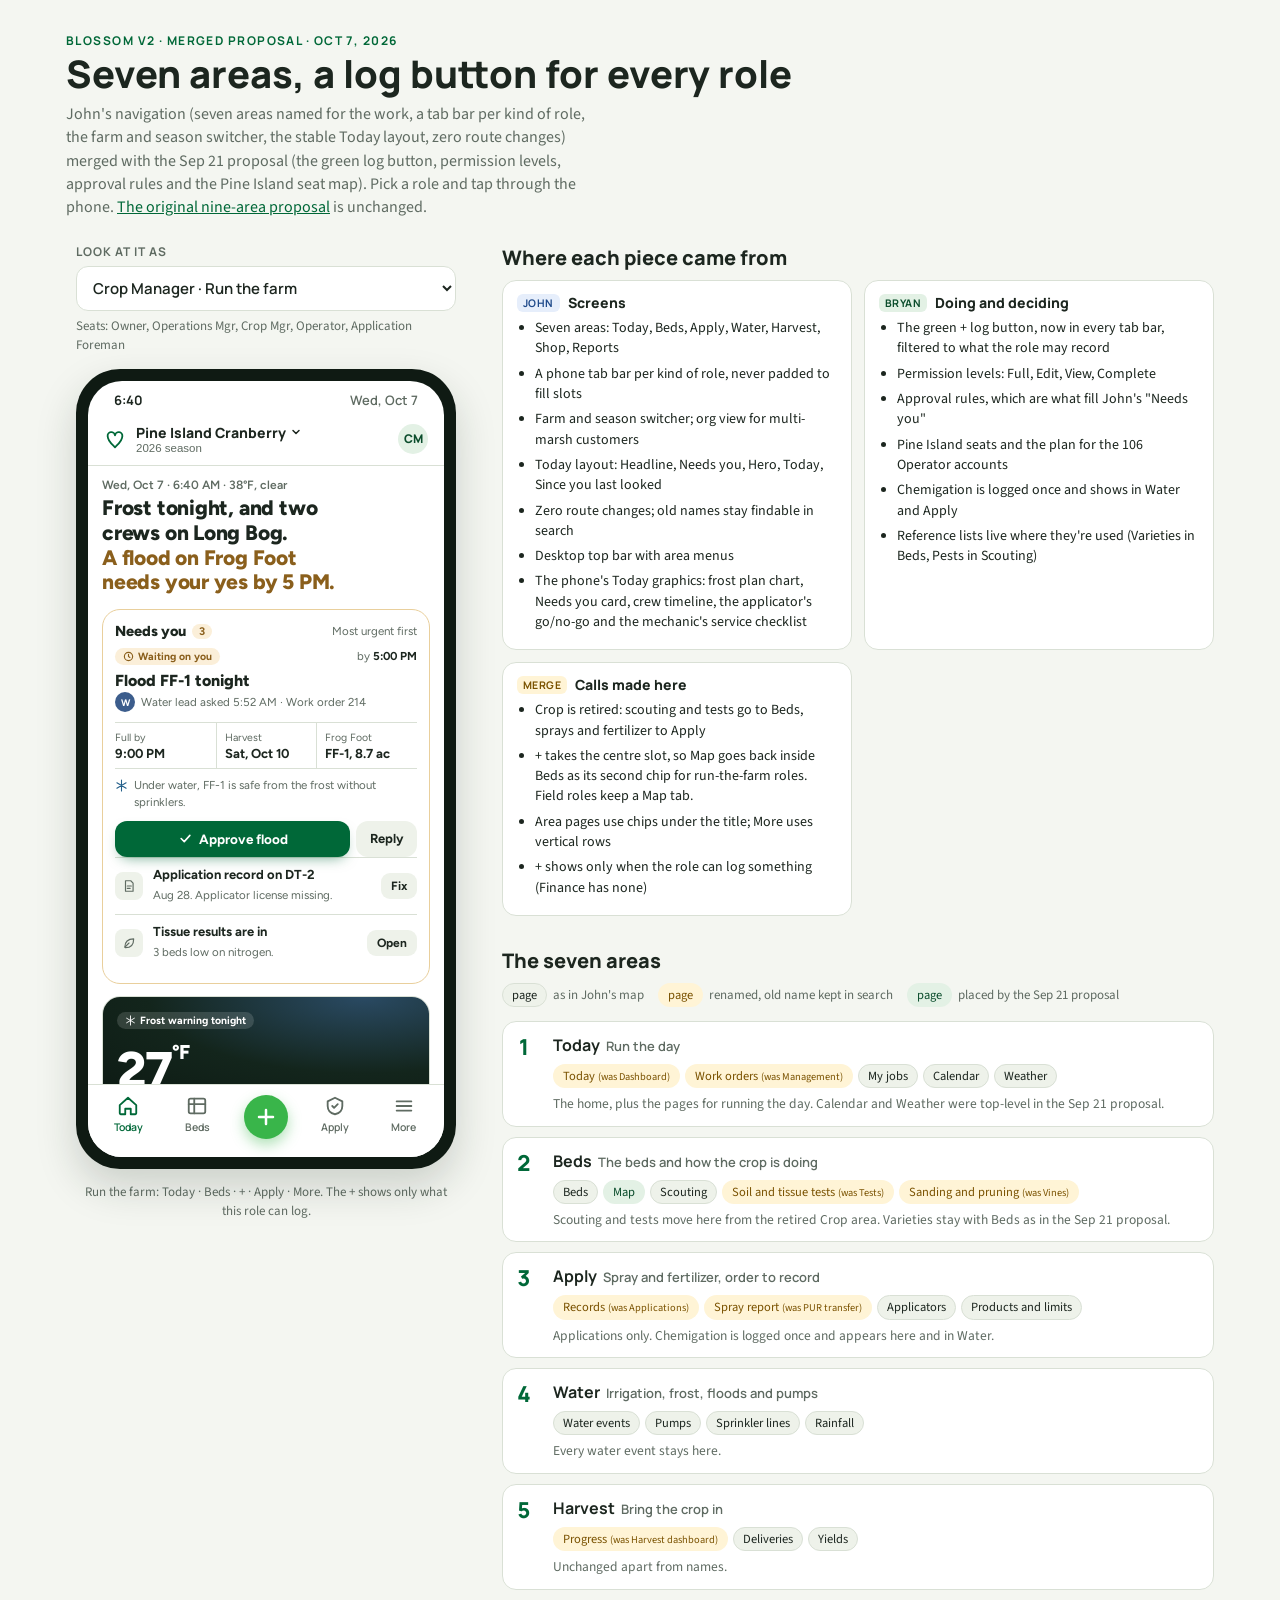
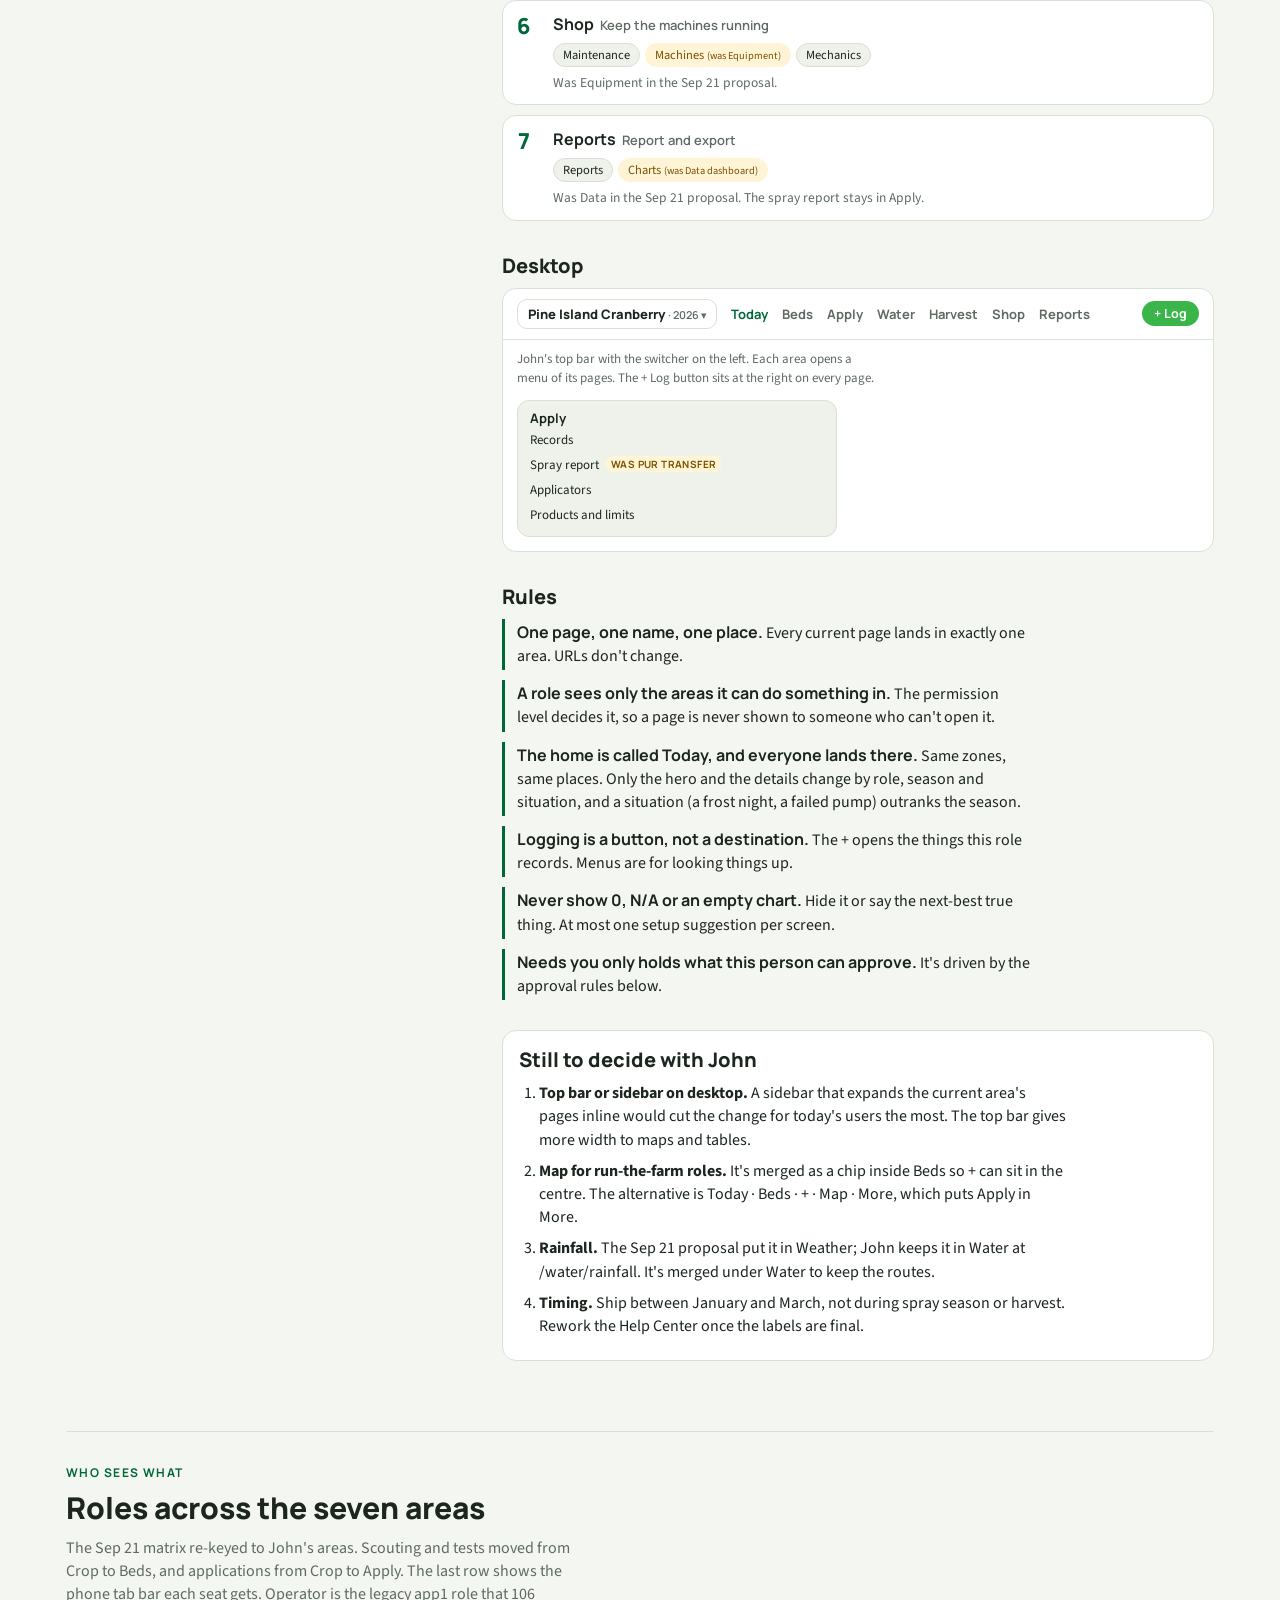
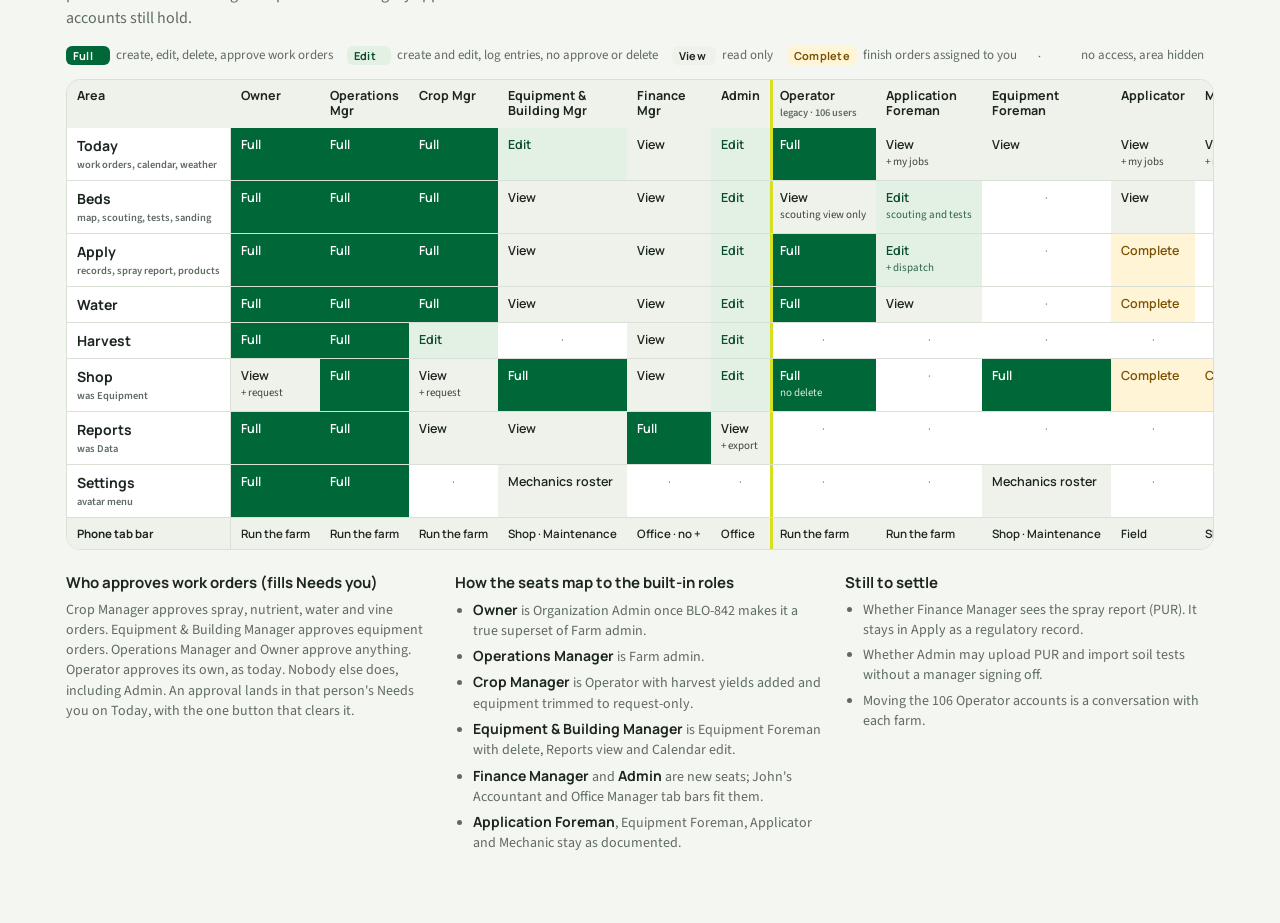
==== commit 2fa85bfa: "Merged mockup: John's Today graphics per role (frost plan chart, Needs you card, go/no-go, service c" ====
--- a/merged/index.html
+++ b/merged/index.html
@@ -5,7 +5,7 @@
 <meta name="viewport" content="width=device-width, initial-scale=1, viewport-fit=cover">
 <meta name="robots" content="noindex, nofollow">
 <title>Blossom V2 Navigation, Merged</title>
-<link rel="stylesheet" href="https://fonts.googleapis.com/css2?family=Manrope:wght@500;600;700;800&family=Source+Sans+3:wght@400;600&display=swap">
+<link rel="stylesheet" href="https://fonts.googleapis.com/css2?family=Manrope:wght@500;600;700;800&family=Source+Sans+3:wght@400;600&family=Figtree:wght@400;500;600;700;800&family=IBM+Plex+Mono:wght@500;600&display=swap">
 <style>
 html{color-scheme:light dark;height:100%}body{margin:0}[hidden]{display:none!important}
 :root{
@@ -16,6 +16,9 @@
   --moved:#fff4d6; --moved-ink:#7a5200;
   --john:#e6eefb; --john-ink:#1f4a8a;
   --alert:#fdecea; --alert-ink:#9a2a1c;
+  --honey:#cf9737; --honey-bg:#fbefd9; --honey-ink:#8a5f1c; --honey-line:#e9cf9c;
+  --cran:#a13a44; --cran-bg:#f8e6e7; --cran-ink:#8f2f39;
+  --ice:#235f8a; --ice-bg:#e6f1f8; --ice-mid:#7d9ab3; --sunken:#f4f0e7; --line-strong:#c9d1c4;
   --phone:#0f1a13; --shadow:0 18px 40px rgba(20,40,25,.18);
   --display:"Manrope",ui-sans-serif,system-ui,-apple-system,"Segoe UI",sans-serif;
   --body:"Source Sans 3",ui-sans-serif,system-ui,-apple-system,"Segoe UI",sans-serif;
@@ -28,6 +31,9 @@
     --moved:#3b3012; --moved-ink:#f0d48a;
     --john:#1b2a40; --john-ink:#a9c6f2;
     --alert:#3a1d19; --alert-ink:#f2b2a8;
+  --honey:#d9a54a; --honey-bg:#3a2d14; --honey-ink:#f0cf8f; --honey-line:#6b5426;
+  --cran:#c4505b; --cran-bg:#3a1d21; --cran-ink:#f1aab1;
+  --ice:#8cc0e6; --ice-bg:#16283a; --ice-mid:#5f87a8; --sunken:#1c261e; --line-strong:#3d4a40;
     --phone:#050906; --shadow:0 18px 40px rgba(0,0,0,.5);
   }
 }
@@ -38,6 +44,9 @@
   --moved:#3b3012; --moved-ink:#f0d48a;
   --john:#1b2a40; --john-ink:#a9c6f2;
   --alert:#3a1d19; --alert-ink:#f2b2a8;
+  --honey:#d9a54a; --honey-bg:#3a2d14; --honey-ink:#f0cf8f; --honey-line:#6b5426;
+  --cran:#c4505b; --cran-bg:#3a1d21; --cran-ink:#f1aab1;
+  --ice:#8cc0e6; --ice-bg:#16283a; --ice-mid:#5f87a8; --sunken:#1c261e; --line-strong:#3d4a40;
   --phone:#050906; --shadow:0 18px 40px rgba(0,0,0,.5);
 }
 *{box-sizing:border-box}
@@ -74,25 +83,121 @@
 .appbar .av{margin-left:auto;width:30px;height:30px;border-radius:50%;background:var(--accent-soft);color:var(--accent-ink);display:grid;place-items:center;font:800 12px var(--display)}
 .view{flex:1;overflow:auto;padding:12px 14px 16px;-webkit-overflow-scrolling:touch}
 
-/* today zones */
-.z-date{font:600 12px var(--display);color:var(--muted)}
-.z-head{font:800 19px/1.2 var(--display);margin:4px 0 12px;text-wrap:balance}
-.z-label{display:flex;align-items:center;gap:6px;font:700 11px var(--display);letter-spacing:.08em;text-transform:uppercase;color:var(--muted);margin:14px 0 6px}
-.z-label .count{background:var(--alert);color:var(--alert-ink);border-radius:999px;padding:0 7px;letter-spacing:0}
-.card{border:1px solid var(--line);border-radius:14px;padding:10px 12px;margin-bottom:6px;background:var(--surface)}
-.card.primary{border-color:var(--accent);box-shadow:inset 3px 0 0 var(--accent)}
-.card b{display:block;font:700 14px var(--display)}
-.card p{margin:2px 0 0;font-size:12.5px;color:var(--muted)}
-.card .btn{display:inline-block;margin-top:8px;background:var(--accent);color:#fff;border-radius:10px;padding:6px 12px;font:700 12.5px var(--display)}
-:root[data-theme="dark"] .card .btn{color:#0b1a0f}
-@media (prefers-color-scheme: dark){:root:not([data-theme="light"]) .card .btn{color:#0b1a0f}}
-.card .who{font:600 11px var(--display);color:var(--accent)}
-.hero{border-radius:14px;padding:12px;background:var(--accent-soft);color:var(--accent-ink)}
-.hero b{display:block;font:800 15px var(--display)}
-.hero p{margin:2px 0 0;font-size:12.5px}
-.rows{list-style:none;margin:0;padding:0;font-size:13px}
-.rows li{padding:6px 2px;border-bottom:1px solid var(--line)}
-.rows li:last-child{border-bottom:0}
+/* today screens: graphics after John's Round 3–5 homes (Figtree, honey / cranberry / ice) */
+.screen{font-family:"Figtree",var(--body)}
+.screen .mono{font-family:"IBM Plex Mono",ui-monospace,monospace;font-variant-numeric:tabular-nums}
+.z-date{font:600 12px "Figtree",var(--body);color:var(--muted)}
+.z-head{font:800 21px/1.18 "Figtree",var(--display);margin:4px 0 14px;letter-spacing:-.01em;text-wrap:balance}
+.z-head .ask{display:block;color:var(--honey-ink)}
+.zcard{background:var(--surface);border:1px solid var(--line);border-radius:18px;padding:12px;margin-bottom:12px}
+.zcard.warm{border-color:var(--honey-line)}
+.zhead{display:flex;align-items:center;gap:6px;margin-bottom:8px}
+.zhead b{font:800 14.5px "Figtree",var(--display)}
+.zhead .count{background:var(--honey-bg);color:var(--honey-ink);border-radius:999px;font:700 11px "Figtree";padding:1px 7px}
+.zhead .r{margin-left:auto;font-size:11.5px;color:var(--muted)}
+.pill{display:inline-flex;align-items:center;gap:4px;border-radius:999px;font:700 10.5px "Figtree",var(--display);padding:2px 8px;white-space:nowrap}
+.pill.wait{background:var(--honey-bg);color:var(--honey-ink)}
+.pill.bad{background:var(--cran-bg);color:var(--cran-ink)}
+.pill.ok{background:var(--accent-soft);color:var(--accent-ink)}
+.pill.ice{background:var(--ice-bg);color:var(--ice)}
+.lead-row{display:flex;align-items:center;justify-content:space-between;gap:8px}
+.lead-row .by{font-size:11.5px;color:var(--muted)}
+.lead-row .by b{color:var(--ink)}
+.lead-t{font:800 16px "Figtree",var(--display);margin:6px 0 2px}
+.from{display:flex;align-items:center;gap:6px;font-size:11.5px;color:var(--muted)}
+.dot-av{width:20px;height:20px;border-radius:50%;display:inline-grid;place-items:center;color:#fff;font:700 9.5px "Figtree";flex:none;box-shadow:0 0 0 2px var(--surface)}
+.facts{display:grid;grid-template-columns:repeat(3,1fr);border-block:1px solid var(--line);margin:10px 0 8px}
+.facts div{padding:7px 6px 7px 0;font-size:10.5px;color:var(--muted)}
+.facts div+div{border-left:1px solid var(--line);padding-left:8px}
+.facts b{display:block;font:700 13px "Figtree";color:var(--ink);margin-top:1px}
+.why-line{display:flex;gap:6px;font-size:11.5px;color:var(--muted);margin-bottom:10px}
+.why-line svg{width:13px;height:13px;flex:none;color:var(--ice);margin-top:2px}
+.acts{display:flex;gap:6px}
+.bigbtn{flex:1;display:flex;align-items:center;justify-content:center;gap:6px;background:var(--green-deep);color:#fff;border-radius:12px;padding:10px;font:700 13.5px "Figtree";box-shadow:0 6px 14px -6px rgba(0,104,56,.6)}
+.bigbtn svg{width:15px;height:15px}
+.ghost{display:flex;align-items:center;justify-content:center;background:var(--surface-2);border-radius:12px;padding:10px 14px;font:700 13px "Figtree";color:var(--ink)}
+.mini{display:flex;align-items:center;gap:10px;padding:9px 0;border-top:1px solid var(--line)}
+.mini .sq{width:28px;height:28px;border-radius:8px;background:var(--surface-2);display:grid;place-items:center;flex:none;color:var(--muted)}
+.mini .sq svg{width:14px;height:14px}
+.mini b{display:block;font:700 13px "Figtree"}
+.mini span.s{font-size:11.5px;color:var(--muted);line-height:1.25}
+.mini .go{margin-left:auto;background:var(--surface-2);border-radius:9px;padding:6px 10px;font:700 12px "Figtree";flex:none}
+.frost{border-radius:18px;overflow:hidden;border:1px solid var(--line);background:var(--surface);margin-bottom:12px}
+.frost .sky{background:radial-gradient(120% 90% at 80% 0%,#2a4a63 0%,#13251c 55%,#0d1a13 100%);color:#fff;padding:12px 14px 14px}
+.frost .sky .pill{background:rgba(255,255,255,.14);color:#fff}
+.frost .deg{font:800 50px/1 "Figtree";margin:10px 0 4px;letter-spacing:-.02em}
+.frost .deg sup{font-size:20px;vertical-align:28px}
+.frost .sky b{display:block;font:700 13px "Figtree"}
+.frost .sky small{font-size:11.5px;opacity:.8}
+.frost .plan{padding:12px 12px 4px}
+.plan-h{display:flex;justify-content:space-between;align-items:baseline;font:800 14px "Figtree"}
+.plan-h small{font:500 11px "Figtree";color:var(--muted)}
+.chart{display:block;width:100%;height:auto;margin:4px 0 2px;overflow:visible}
+.chart text{font:600 8.5px "Figtree";fill:var(--muted)}
+.chart .lbl{font-weight:700;fill:var(--ice)}
+.steps{list-style:none;margin:0;padding:0}
+.steps li{display:grid;grid-template-columns:22px 1fr;gap:2px 8px;padding:9px 0;border-top:1px solid var(--line)}
+.steps .num{width:20px;height:20px;border-radius:50%;border:1.5px solid var(--line);display:grid;place-items:center;font:700 10.5px "Figtree";grid-row:span 3}
+.steps .num.wait{border-color:var(--honey);background:var(--honey-bg);color:var(--honey-ink)}
+.steps .num.ice{border-color:var(--ice-mid);background:var(--ice-bg);color:var(--ice)}
+.steps .when{display:flex;justify-content:space-between;align-items:center;gap:6px;font-size:11px;color:var(--muted)}
+.steps b{font:700 13px "Figtree"}
+.steps span.s{font-size:11.5px;color:var(--muted)}
+.tl{list-style:none;margin:0;padding:0}
+.tl li{display:grid;grid-template-columns:64px 30px 1fr;align-items:start;gap:6px;padding:8px 0;border-top:1px solid var(--line)}
+.tl li:first-child{border-top:0}
+.tl .t{font-size:10.5px;color:var(--muted);line-height:1.3}
+.tl b{display:block;font:700 13px "Figtree"}
+.tl span.s{font-size:11.5px;color:var(--muted)}
+.tl .ok-t{color:var(--accent)}
+.stack{display:flex}
+.stack .dot-av+.dot-av{margin-left:-7px}
+.job{border-radius:18px;overflow:hidden;border:1px solid var(--line);background:var(--surface);margin-bottom:12px}
+.job .band{background:linear-gradient(160deg,#2c4a2f,#0f2216);color:#fff;padding:10px 12px 12px}
+.job .band .row{display:flex;justify-content:space-between}
+.job .band .pill{background:rgba(255,255,255,.16);color:#fff}
+.job .band h3{font:800 19px "Figtree";margin:18px 0 0}
+.job .in{padding:10px 12px 12px}
+.job .meta{font-size:12px;color:var(--muted);margin-bottom:8px}
+.dose{background:var(--sunken);border-radius:14px;padding:10px 12px;display:grid;grid-template-columns:1fr 1fr;gap:6px 10px;margin-bottom:10px}
+.dose small{display:block;font-size:10.5px;color:var(--muted)}
+.dose .big{font:800 30px/1 "Figtree";letter-spacing:-.02em}
+.dose .big span{font-size:13px;font-weight:600}
+.dose .rt{text-align:right}
+.dose .rt b{font:800 15px "Figtree"}
+.dose .line{grid-column:1/-1;border-top:1px solid var(--line);margin:2px 0}
+.dose .warn{color:var(--cran-ink);font-weight:800}
+.gng-h{display:flex;justify-content:space-between;font:800 13.5px "Figtree";margin:4px 0 6px}
+.gng-h small{font:500 11px "Figtree";color:var(--muted)}
+.gng{display:grid;grid-template-columns:1fr 1fr;gap:6px;margin-bottom:10px}
+.gng div{border-radius:11px;padding:7px 9px;font-size:10.5px}
+.gng div b{display:block;font:700 12.5px "Figtree";color:var(--ink)}
+.gng .ok{background:var(--accent-soft);color:var(--accent-ink)}
+.gng .later{border:1.5px dashed var(--line);color:var(--muted)}
+.stepper{display:grid;grid-template-columns:repeat(4,1fr);margin:8px 0 2px;position:relative}
+.stepper::before{content:"";position:absolute;left:12%;right:12%;top:10px;border-top:1.5px solid var(--line)}
+.stepper div{position:relative;font-size:10.5px;color:var(--muted);text-align:left}
+.stepper i{display:grid;place-items:center;width:21px;height:21px;border-radius:50%;background:var(--surface);border:1.5px solid var(--line);font:700 10px "Figtree";font-style:normal;color:var(--ink);margin-bottom:4px}
+.stepper .on i{background:var(--honey);border-color:var(--honey);color:#fff}
+.stepper b{display:block;font:700 11.5px "Figtree";color:var(--ink)}
+.svc{border:1px solid var(--honey-line);background:linear-gradient(var(--surface),var(--surface)) padding-box;border-radius:18px;padding:12px;margin-bottom:12px}
+.svc .tline{display:grid;grid-template-columns:repeat(3,1fr);background:var(--sunken);border-radius:12px;padding:10px;margin:10px 0;position:relative}
+.svc .tline div{font-size:10.5px;color:var(--muted);line-height:1.3}
+.svc .tline i{display:block;width:10px;height:10px;border-radius:50%;border:2px solid var(--ink);margin-bottom:4px}
+.svc .tline div:first-child i{background:var(--honey);border-color:var(--honey)}
+.svc .tline b{display:block;font-size:11.5px;color:var(--ink)}
+.check{list-style:none;margin:8px 0 0;padding:0}
+.check li{display:flex;align-items:center;gap:10px;padding:8px 0;border-top:1px solid var(--line);font:600 13px "Figtree"}
+.check li::before{content:"";width:16px;height:16px;border-radius:50%;border:1.5px solid var(--line-strong);flex:none}
+.check li small{margin-left:auto;font:500 11px "Figtree";color:var(--muted)}
+.fleet{display:flex;flex-wrap:wrap;gap:5px;margin-top:4px}
+.bar2{margin:8px 0 2px}
+.bar2 .lab{display:flex;justify-content:space-between;font-size:11.5px;color:var(--muted);margin-bottom:3px}
+.bar2 .lab b{color:var(--ink)}
+.bar2 .track{height:9px;border-radius:999px;background:var(--surface-2);overflow:hidden}
+.bar2 .fill{height:100%;border-radius:999px;background:var(--green)}
+.bar2 .fill.prev{background:var(--line-strong)}
+.bar2 .fill.honey{background:var(--honey)}
 
 /* area page */
 .back{display:inline-flex;align-items:center;gap:6px;border:0;background:transparent;color:var(--accent);font:600 14px var(--display);padding:2px 0;cursor:pointer}
@@ -267,6 +372,7 @@
               <li>Today layout: Headline, Needs you, Hero, Today, Since you last looked</li>
               <li>Zero route changes; old names stay findable in search</li>
               <li>Desktop top bar with area menus</li>
+              <li>The phone's Today graphics: frost plan chart, Needs you card, crew timeline, the applicator's go/no-go and the mechanic's service checklist</li>
             </ul>
           </div>
           <div>
@@ -483,61 +589,233 @@
 
 // tab: [label, icon, area, pageIndex]
 const ROLES = [
-  {id:'farm', name:'Crop Manager', seats:'Owner, Operations Mgr, Crop Mgr, Operator, Application Foreman', set:'Run the farm', av:'CM',
+  {id:'farm', name:'Crop Manager', seats:'Owner, Operations Mgr, Crop Mgr, Operator, Application Foreman', set:'Run the farm', av:'CM', date:'Wed, Oct 7',
    tabs:[['Today','today','today',0],'+',['Apply','apply','apply',0],'more'], beds:true,
    areas:{today:[0,1,3,4],beds:'all',apply:'all',water:'all',harvest:'all',shop:[1],reports:'all'},
-   log:['scout','apply','water','sand','yield','maint'],
-   home:{head:'Frost tonight, 27°F at 5 AM. A spray order waits on your approval.',
-     needs:[{t:'Approve: Altacor on Long Bog',s:'Requested 5:52 AM · Work order 214',btn:'Approve',who:'Waiting on you'},{t:'Record missing a license number',s:'Apply ▸ Records · Aug 28',btn:'Fix'}],
-     hero:['Tonight\'s frost plan','Sprinklers on 12 beds by 10:45 PM. Pump P3 back from service by 10 AM.'],
-     today:['Harvest crew on Long Bog, 7 AM','Pump P3 service, 8 to 10 AM','Fertilizer on North Marsh, 2 PM'],
-     since:['Tissue results in: 3 beds low on nitrogen','2 scouting reports filed']}},
-  {id:'field', name:'Applicator', seats:'Applicator, Field Applicator', set:'Field', av:'AP',
+   log:['scout','apply','water','sand','yield','maint']},
+  {id:'field', name:'Applicator', seats:'Applicator, Field Applicator', set:'Field', av:'AP', date:'Tue, Jul 14',
    tabs:[['Today','today','today',0],['Jobs','jobs','today',2],'+',['Map','map','beds',1],'more'],
    areas:{today:[0,2,3,4],beds:[0,1],apply:[0],water:[0],shop:[1]},
-   log:['finish','water','issue'],
-   home:{head:'Tonight\'s Altacor is a go. Post the signs by 8:45 PM.',
-     needs:[{t:'Start job: Altacor on Long Bog',s:'LB-1 to LB-5 · 46.3 ac · Work order 214',btn:'Start',who:'Your next job'}],
-     hero:['Go / no-go','Wind 4 mph, no rain for 12 h, bees moved off LB-3.'],
-     today:['Mix at the shed, 8 PM','Re-entry signs up by 8:45 PM'],
-     since:['Last night\'s job closed by the Crop Manager']}},
-  {id:'mech', name:'Mechanic', seats:'Mechanic', set:'Shop (Jobs)', av:'ME',
+   log:['finish','water','issue']},
+  {id:'mech', name:'Mechanic', seats:'Mechanic', set:'Shop (Jobs)', av:'ME', date:'Wed, Oct 7',
    tabs:[['Today','today','today',0],['Jobs','jobs','today',2],'+',['Machines','machines','shop',1],'more'],
    areas:{today:[0,2],shop:[0,1]},
-   log:['service','hours','issue'],
-   home:{head:'Frost tonight, and Pump P3 is 12 days overdue. Service it this morning.',
-     needs:[{t:'250-hour service: Pump P3',s:'Feeds LB-1, LB-2 and LB-5 on tonight\'s frost',btn:'Start',who:'Your next job'}],
-     hero:['3 machines need you this week','P3 overdue, loader due Friday, ATV tire flagged.'],
-     today:['P3 service, 8 to 10 AM','Loader grease, after lunch'],
-     since:['Applicator flagged a sprayer nozzle']}},
-  {id:'eqf', name:'Equipment Foreman', seats:'Equipment Foreman, Equipment & Building Mgr', set:'Shop (Maintenance)', av:'EF',
+   log:['service','hours','issue']},
+  {id:'eqf', name:'Equipment Foreman', seats:'Equipment Foreman, Equipment & Building Mgr', set:'Shop (Maintenance)', av:'EF', date:'Wed, Oct 7',
    tabs:[['Today','today','today',0],['Maintenance','shop','shop',0],'+',['Machines','machines','shop',1],'more'],
    areas:{today:[0,3],shop:'all',reports:[0]},
-   log:['maint','hours','issue'],
-   home:{head:'Pump P3 has to be back before tonight\'s frost.',
-     needs:[{t:'Approve: replace sprayer nozzles',s:'Requested by the applicator · $140',btn:'Approve',who:'Waiting on you'}],
-     hero:['Service due','P3 12 days over, loader in 3 days, 2 trucks this month.'],
-     today:['Mechanic on P3, 8 to 10 AM','Parts pickup in town, 1 PM'],
-     since:['1 machine problem reported','2 services closed']}},
-  {id:'admin', name:'Admin', seats:'Admin seat, Office Manager', set:'Office', av:'AD',
+   log:['maint','hours','issue']},
+  {id:'admin', name:'Admin', seats:'Admin seat, Office Manager', set:'Office', av:'AD', date:'Wed, Oct 7',
    tabs:[['Today','today','today',0],['Work orders','orders','today',1],'+',['Reports','reports','reports',0],'more'],
    areas:{today:[0,1,3,4],beds:'all',apply:'all',water:'all',harvest:'all',shop:'all',reports:'all'},
-   log:['scout','apply','water','sand','yield','maint'],
-   home:{head:'Two records need fixing before the spray report.',
-     needs:[{t:'Record missing a license number',s:'Apply ▸ Records · Aug 28',btn:'Fix'},{t:'Delivery ticket without a bed',s:'Harvest ▸ Deliveries · Oct 6',btn:'Fix'}],
-     hero:['Spray report: 31 of 33 records complete','Due Jan 31. You can fix records; a manager approves.'],
-     today:['Enter yesterday\'s yields','Upload this week\'s soil tests'],
-     since:['4 new work orders','1 delivery imported']}},
-  {id:'fin', name:'Finance Manager', seats:'Finance Mgr, Accountant', set:'Office (no +)', av:'FM',
+   log:['scout','apply','water','sand','yield','maint']},
+  {id:'fin', name:'Finance Manager', seats:'Finance Mgr, Accountant', set:'Office (no +)', av:'FM', date:'Wed, Oct 7',
    tabs:[['Today','today','today',0],['Reports','reports','reports',0],'more'],
    areas:{today:[0],beds:[0],apply:[0],water:[0],harvest:'all',shop:[1],reports:'all'},
-   log:[],
-   home:{head:'Harvest is 43% in. Deliveries are tracking 6% ahead of last year.',
-     needs:[],
-     hero:['Barrels to date','43% harvested. Exports ready for the October close.'],
-     today:['Delivery statement from the handler expected'],
-     since:['12 loads delivered','Charts updated overnight']}}
+   log:[]}
 ];
+
+// ---- Today graphics (after John's Round 3–5 homes) ----
+const ic = {
+  check:'<svg viewBox="0 0 24 24" fill="none" stroke="currentColor" stroke-width="2.5" stroke-linecap="round" stroke-linejoin="round"><path d="M5 12l5 5 9-10"/></svg>',
+  clock:'<svg viewBox="0 0 24 24" width="11" height="11" fill="none" stroke="currentColor" stroke-width="2.5" stroke-linecap="round"><circle cx="12" cy="12" r="9"/><path d="M12 7v5l3 2"/></svg>',
+  warn:'<svg viewBox="0 0 24 24" width="11" height="11" fill="none" stroke="currentColor" stroke-width="2.5" stroke-linecap="round" stroke-linejoin="round"><path d="M12 3l10 18H2z"/><path d="M12 10v4M12 17.5v.5"/></svg>',
+  snow:'<svg viewBox="0 0 24 24" fill="none" stroke="currentColor" stroke-width="2" stroke-linecap="round"><path d="M12 2v20M3.5 7l17 10M3.5 17l17-10"/></svg>',
+  doc:'<svg viewBox="0 0 24 24" fill="none" stroke="currentColor" stroke-width="2" stroke-linecap="round" stroke-linejoin="round"><path d="M6 3h9l4 4v14H6z"/><path d="M9 12h7M9 16h5"/></svg>',
+  leaf:'<svg viewBox="0 0 24 24" fill="none" stroke="currentColor" stroke-width="2" stroke-linecap="round" stroke-linejoin="round"><path d="M5 19c0-9 6-14 15-14 0 9-5 15-14 15"/><path d="M5 19l7-7"/></svg>',
+  wave:'<svg viewBox="0 0 24 24" fill="none" stroke="currentColor" stroke-width="2" stroke-linecap="round" stroke-linejoin="round"><path d="M3 12h3l3-6 4 12 3-6h5"/></svg>',
+  cal:'<svg viewBox="0 0 24 24" fill="none" stroke="currentColor" stroke-width="2" stroke-linecap="round"><rect x="4" y="5" width="16" height="15" rx="2"/><path d="M4 10h16M9 3v4M15 3v4"/></svg>',
+  wrench:'<svg viewBox="0 0 24 24" fill="none" stroke="currentColor" stroke-width="2" stroke-linecap="round" stroke-linejoin="round"><path d="M14.7 6.3a4 4 0 0 0 5 5L13 18a2.1 2.1 0 0 1-3-3l6.7-6.7z"/><path d="M4 20l4-4"/></svg>',
+  sign:'<svg viewBox="0 0 24 24" fill="none" stroke="currentColor" stroke-width="2" stroke-linecap="round" stroke-linejoin="round"><rect x="4" y="4" width="16" height="11" rx="1.5"/><path d="M12 15v6M8 21h8"/></svg>'
+};
+const av = (t, c) => `<span class="dot-av" style="background:${c}">${t}</span>`;
+const C = {a:'#b0573a', b:'#2f6b6f', m:'#5b3f8a', d:'#3c5d8c', t:'#7a6a2b', s:'#8a3b5c'};
+const head = (a, b) => `<div class="z-head">${a}${b?`<span class="ask">${b}</span>`:''}</div>`;
+const mini = (icon, t, s, btn) => `<div class="mini"><span class="sq">${ic[icon]}</span><span><b>${t}</b><span class="s">${s}</span></span>${btn?`<span class="go">${btn}</span>`:''}</div>`;
+const needs = (n, inner) => `<div class="zcard warm"><div class="zhead"><b>Needs you</b><span class="count">${n}</span><span class="r">Most urgent first</span></div>${inner}</div>`;
+
+// Overnight temperature curve, 6 AM today to 9 AM tomorrow, with numbered plan markers.
+function frostChart(){
+  const W = 300, H = 124, x0 = 6, x1 = 294, top = 26, bot = 96;
+  const pts = [[0,38],[3,46],[7,54],[10,50],[13,41],[15.3,32],[18,29.5],[21,28],[23,27],[25,30.5],[26.2,32],[27,35]];
+  const X = h => x0 + (h / 27) * (x1 - x0), Y = t => top + (56 - t) / (56 - 25) * (bot - top);
+  const P = pts.map(([h, t]) => [X(h), Y(t)]);
+  let d = `M${P[0][0].toFixed(1)},${P[0][1].toFixed(1)}`;
+  for (let i = 0; i < P.length - 1; i++){
+    const p0 = P[i-1] || P[i], p1 = P[i], p2 = P[i+1], p3 = P[i+2] || p2;
+    const c1 = [p1[0] + (p2[0]-p0[0])/6, p1[1] + (p2[1]-p0[1])/6], c2 = [p2[0] - (p3[0]-p1[0])/6, p2[1] - (p3[1]-p1[1])/6];
+    d += ` C${c1.map(v=>v.toFixed(1))} ${c2.map(v=>v.toFixed(1))} ${p2[0].toFixed(1)},${p2[1].toFixed(1)}`;
+  }
+  const y32 = Y(32), xa = X(15.3), xb = X(26.2), xmin = X(23), ymin = Y(27);
+  const marks = [[0.67,'Now','now'],[4,'1',''],[11,'2','wait'],[16.75,'3','ice'],[25.5,'4','ice']];
+  const mk = marks.map(([h, t, k]) => {
+    const x = X(h);
+    if (k === 'now') return `<line x1="${x}" y1="12" x2="${x}" y2="${Y(38.4)}" stroke="var(--ink)" stroke-width="1.2"/><rect x="${x-13}" y="2" width="26" height="13" rx="6.5" fill="var(--ink)"/><text x="${x}" y="11.5" text-anchor="middle" style="fill:var(--surface);font-weight:800">Now</text>`;
+    const stroke = k === 'wait' ? 'var(--honey)' : k === 'ice' ? 'var(--ice-mid)' : 'var(--line-strong)';
+    const fill = k === 'wait' ? 'var(--honey-bg)' : k === 'ice' ? 'var(--ice-bg)' : 'var(--surface)';
+    return `<line x1="${x}" y1="15" x2="${x}" y2="${bot}" stroke="${stroke}" stroke-dasharray="2 2"/><circle cx="${x}" cy="8.5" r="6.5" fill="${fill}" stroke="${stroke}" stroke-width="1.3"/><text x="${x}" y="11.5" text-anchor="middle" style="fill:var(--ink);font-weight:800">${t}</text>`;
+  }).join('');
+  return `<svg class="chart" viewBox="0 0 ${W} ${H}" role="img" aria-label="Temperature falls below 32°F at about 9 PM, bottoms at 27°F at 5 AM, and is back above freezing by 8 AM">
+    <clipPath id="below"><rect x="0" y="${y32}" width="${W}" height="${H}"/></clipPath>
+    <path d="${d} L${x1},${bot} L${x0},${bot} Z" fill="var(--ice-bg)" clip-path="url(#below)"/>
+    <line x1="${x0}" y1="${y32}" x2="${x1}" y2="${y32}" stroke="var(--ice-mid)" stroke-dasharray="3 3"/>
+    <text x="${x0}" y="${y32+10}" class="lbl">32°F</text>
+    ${mk}
+    <path d="${d}" fill="none" stroke="var(--ice)" stroke-width="2.2" stroke-linecap="round"/>
+    <circle cx="${P[0][0]}" cy="${P[0][1]}" r="3.2" fill="var(--ink)"/>
+    <circle cx="${xmin}" cy="${ymin}" r="3.6" fill="var(--ice)" stroke="var(--surface)" stroke-width="1.5"/>
+    <text x="${xmin-4}" y="${ymin+12}" text-anchor="end" style="fill:var(--ink);font-weight:800">27°F at 5 AM</text>
+    <text x="${(xa+xb)/2+10}" y="${y32-14}" text-anchor="middle" class="lbl">Below 32°F</text>
+    <text x="${(xa+xb)/2+10}" y="${y32-4}" text-anchor="middle" class="lbl">10 h 50 min</text>
+    ${[['6 AM',0],['Noon',6],['6 PM',12],['12 AM',18],['9 AM',27]].map(([t,h]) => `<text x="${X(h)}" y="${H-2}" text-anchor="${h===0?'start':h===27?'end':'middle'}">${t}</text>`).join('')}
+  </svg>`;
+}
+
+const HOMES = {
+  farm: () => `
+    <div class="z-date">Wed, Oct 7 · 6:40 AM · 38°F, clear</div>
+    ${head('Frost tonight, and two crews on Long Bog.', 'A flood on Frog Foot needs your yes by 5 PM.')}
+    ${needs(3, `
+      <div class="lead-row"><span class="pill wait">${ic.clock} Waiting on you</span><span class="by">by <b>5:00 PM</b></span></div>
+      <div class="lead-t">Flood FF-1 tonight</div>
+      <div class="from">${av('W', C.d)} Water lead asked 5:52 AM · Work order 214</div>
+      <div class="facts"><div>Full by<b>9:00 PM</b></div><div>Harvest<b>Sat, Oct 10</b></div><div>Frog Foot<b>FF-1, 8.7 ac</b></div></div>
+      <div class="why-line">${ic.snow}<span>Under water, FF-1 is safe from the frost without sprinklers.</span></div>
+      <div class="acts"><span class="bigbtn">${ic.check} Approve flood</span><span class="ghost">Reply</span></div>
+      ${mini('doc','Application record on DT-2','Aug 28. Applicator license missing.','Fix')}
+      ${mini('leaf','Tissue results are in','3 beds low on nitrogen.','Open')}`)}
+    <div class="frost">
+      <div class="sky"><span class="pill">${ic.snow.replace('<svg','<svg width="11" height="11"')} Frost warning tonight</span>
+        <div class="deg">27<sup>°F</sup></div><b>Low around 5 AM, clear and calm</b><small>Frost night 24 of the season. 2025 had 19 by now.</small></div>
+      <div class="plan"><div class="plan-h">Tonight's frost plan <small>To Thu, 9 AM</small></div>${frostChart()}
+        <ol class="steps">
+          <li><span class="num">1</span><span class="when"><span class="mono">By 10:00 AM</span><span class="pill bad">${ic.warn} 12 days overdue</span></span><b>Pump P3 back from service</b><span class="s">Mechanic, 8 to 10. P3 feeds LB-1, LB-2 and LB-5.</span></li>
+          <li><span class="num wait">2</span><span class="when"><span class="mono">From 5:00 PM</span><span class="pill wait">${ic.clock} Waiting on you</span></span><b>FF-1 under water instead</b><span class="s">Ready for harvest, no sprinklers.</span></li>
+          <li><span class="num ice">3</span><span class="when"><span class="mono">By 10:45 PM</span><span class="pill ok">✓ P5 and P6 ready</span></span><b>Sprinklers on 12 beds</b><span class="s">Long Bog 3, Frog Foot 4, Canning 5.</span></li>
+          <li><span class="num ice">4</span><span class="when"><span class="mono">10:45 PM to 7:30 AM</span><span class="pill ok">✓ Assigned</span></span><b>Frost watch</b><span class="s">Two on watch until the all clear.</span></li>
+        </ol></div>
+    </div>
+    <div class="zcard"><div class="zhead"><b>Today</b><span class="r">8 crews and jobs</span></div>
+      <ul class="tl">
+        <li><span class="t mono">6:45 AM</span><span class="stack">${av('A',C.a)}${av('B',C.b)}</span><span><b>Crew huddle at the shop</b><span class="s ok-t">Crew A clocked in 6:31 AM</span></span></li>
+        <li><span class="t mono">7:00 AM<br>to 3:00 PM</span><span>${av('A',C.a)}</span><span><b>Crew A harvests LB-3</b><span class="s">6 people</span></span></li>
+        <li><span class="t mono">8:00 AM<br>to 10:00 AM</span><span>${av('M',C.m)}</span><span><b>Pump P3 service</b><span class="s">250-hour service, Long Bog west</span></span></li>
+        <li><span class="t mono">8:30 AM<br>to 5:00 PM</span><span class="stack">${av('T',C.t)}${av('S',C.s)}</span><span><b>Loads to receiving</b><span class="s">About every 40 min</span></span></li>
+        <li><span class="t mono">Tonight</span><span class="stack">${av('W',C.d)}${av('M',C.m)}</span><span><b>The frost night</b><span class="s">In the frost plan</span></span></li>
+      </ul></div>
+    <div class="zcard"><div class="zhead"><b>Since you last looked</b><span class="r">Tue 2:10 PM</span></div>
+      <ul class="tl">
+        <li><span class="t mono">6:00 AM</span><span>${av('!',C.d)}</span><span><b>Frost warning for tonight</b><span class="s">From NOAA. Blossom opened the frost plan.</span></span></li>
+        <li><span class="t mono">Yesterday</span><span>${av('✓',C.b)}</span><span><b>13 loads delivered</b><span class="s">2 downgraded for color.</span></span></li>
+      </ul></div>`,
+
+  field: () => `
+    <div class="z-date">Tue, Jul 14 · 6:40 AM · 66°F, clear</div>
+    ${head('Tonight\'s Altacor is a go.', 'Post the signs by 8:45 PM.')}
+    <div class="job">
+      <div class="band"><div class="row"><span class="pill">My next job</span><span class="pill">✓ Approved</span></div><h3>Altacor on Long Bog</h3></div>
+      <div class="in">
+        <div class="meta">WO 131 · LB-1 to LB-5 · 46.3 ac · Chemigation for fruitworm</div>
+        <div class="dose">
+          <div><small>Put in</small><span class="big">208 <span>fl oz</span></span></div>
+          <div class="rt"><b>1.63 gal</b><small>4.5 fl oz/ac × 46.3 ac</small></div>
+          <div class="line"></div>
+          <div><small>Run</small><b>8:45 to 9:45 PM</b></div>
+          <div><small>Keep out until</small><b class="warn">⊖ 1:45 AM</b></div>
+        </div>
+        <div class="gng-h">Go / no-go <small>4 go · 2 later today</small></div>
+        <div class="gng">
+          <div class="later">Pumps, 2 PM<b>Mechanic checks P4</b></div>
+          <div class="later">Bees off the bloom<b>After 8:30 PM</b></div>
+          <div class="ok">✓ Wind at 8:45 PM<b>SW 5 mph</b></div>
+          <div class="ok">✓ Rain<b>None until Thu</b></div>
+          <div class="ok">✓ Label limit<b>2 of 3 after tonight</b></div>
+          <div class="ok">✓ Pre-harvest interval<b>1 day</b></div>
+        </div>
+        <div class="acts"><span class="bigbtn">${ic.sign} Mark signs posted</span><span class="ghost">Start 8:30</span></div>
+        <div class="gng-h" style="margin-top:12px">Tonight's log <small>Saves to the spray record</small></div>
+        <div class="stepper">
+          <div class="on"><i>1</i><b>Signs</b>Not yet</div>
+          <div><i>2</i><b>Start</b>8:45 PM</div>
+          <div><i>3</i><b>Stop</b>9:45 PM</div>
+          <div><i>4</i><b>Open</b>1:45 AM</div>
+        </div>
+      </div>
+    </div>
+    <div class="zcard"><div class="zhead"><b>Later this week</b></div>
+      ${mini('cal','Fri 17 · Intrepid 2F on Frog Foot','WO 132, 8:45 PM. Waiting on approval.')}
+      ${mini('cal','Mon 20 · Flea beetle on CN-1 and CN-4','WO 133, evening, once the hives move.')}
+    </div>`,
+
+  mech: () => `
+    <div class="z-date">Wed, Oct 7 · 6:40 AM · 38°F</div>
+    ${head('Frost tonight, and Pump P3 is 12 days overdue.', 'Service it this morning. Three beds need it tonight.')}
+    ${needs(2, `
+      ${mini('wave','Beater 2 reel noise','Noted Thursday. Look at it after Crew B.','Open').replace('class="mini"','class="mini" style="border-top:0"')}
+      ${mini('cal','Truck 4 inspection','Due Fri, Oct 9, not booked.','Book')}`)}
+    <div class="svc">
+      <span class="pill bad">${ic.warn} 250-hour service, due Sep 25</span>
+      <div class="lead-t">Pump P3</div>
+      <div class="s" style="font-size:12px;color:var(--muted)">Long Bog west. It feeds <b>LB-1</b>, <b>LB-2</b> and <b>LB-5</b> on tonight's frost.</div>
+      <div class="tline">
+        <div><i></i><b class="mono">8:00 AM</b>Start in the shop</div>
+        <div><i></i><b class="mono">10:00 AM</b>Test run, back on line</div>
+        <div><i></i><b class="mono">10:45 PM</b>Sprinklers on for frost</div>
+      </div>
+      <div class="acts"><span class="bigbtn">${ic.wrench} Start P3 service</span></div>
+      <div class="zhead" style="margin:12px 0 0"><b>The checklist</b><span class="r"><span class="pill ok">✓ Parts on the shelf</span></span></div>
+      <ul class="check">
+        <li>Oil and oil filter<small>3 gal 15W-40</small></li>
+        <li>Fuel and air filters<small>2 fuel, 1 air</small></li>
+        <li>Grease the bearings<small>2 fittings</small></li>
+        <li>Impeller and wear ring<small>Inspect</small></li>
+        <li>Prime and test run<small>Log meter hours</small></li>
+      </ul>
+    </div>
+    <div class="zcard"><div class="zhead"><b>The fleet</b><span class="r">14 machines</span></div>
+      <div class="fleet"><span class="pill ok">✓ 12 ready</span><span class="pill bad">${ic.warn} P3 overdue</span><span class="pill wait">B2 to check</span></div></div>`,
+
+  eqf: () => `
+    <div class="z-date">Wed, Oct 7 · 6:40 AM · 38°F</div>
+    ${head('Pump P3 has to be back before tonight\'s frost.', 'One order waits on your approval.')}
+    ${needs(1, `
+      <div class="lead-row"><span class="pill wait">${ic.clock} Your approval</span><span class="by">by <b>2:00 PM</b></span></div>
+      <div class="lead-t">Replace sprayer nozzles</div>
+      <div class="from">${av('A',C.a)} Applicator asked 6:05 AM · Work order 219</div>
+      <div class="facts"><div>Parts<b>$140</b></div><div>Machine<b>Sprayer 2</b></div><div>Needed<b>Fri spray</b></div></div>
+      <div class="acts"><span class="bigbtn">${ic.check} Approve</span><span class="ghost">Reply</span></div>`)}
+    <div class="zcard"><div class="zhead"><b>Service due</b><span class="r">Next 30 days</span></div>
+      <div class="bar2"><div class="lab"><span>Pump P3 · 250 h</span><b style="color:var(--cran-ink)">12 days over</b></div><div class="track"><div class="fill" style="width:100%;background:var(--cran)"></div></div></div>
+      <div class="bar2"><div class="lab"><span>Loader · 500 h</span><b>in 3 days</b></div><div class="track"><div class="fill honey" style="width:90%"></div></div></div>
+      <div class="bar2"><div class="lab"><span>Truck 4 · inspection</span><b>Oct 9</b></div><div class="track"><div class="fill" style="width:60%"></div></div></div>
+    </div>
+    <div class="zcard"><div class="zhead"><b>The fleet</b><span class="r">14 machines</span></div>
+      <div class="fleet"><span class="pill ok">✓ 12 ready</span><span class="pill bad">${ic.warn} P3 overdue</span><span class="pill wait">B2 to check</span></div></div>`,
+
+  admin: () => `
+    <div class="z-date">Wed, Oct 7 · 6:40 AM</div>
+    ${head('Two records need fixing before the spray report.', 'You fix them; a manager approves.')}
+    ${needs(2, `
+      ${mini('doc','Application record on DT-2','Aug 28. Applicator license missing.','Fix').replace('class="mini"','class="mini" style="border-top:0"')}
+      ${mini('doc','Delivery ticket without a bed','Harvest ▸ Deliveries · Oct 6','Fix')}`)}
+    <div class="zcard"><div class="zhead"><b>Spray report</b><span class="r"><span class="pill wait">Due Jan 31</span></span></div>
+      <div class="bar2"><div class="lab"><span>Records complete</span><b>31 of 33</b></div><div class="track"><div class="fill" style="width:94%"></div></div></div>
+      <div class="s" style="font-size:11.5px;color:var(--muted);margin-top:6px">The two above are the only gaps.</div></div>
+    <div class="zcard"><div class="zhead"><b>Today</b></div>
+      ${mini('leaf','Enter yesterday\'s yields','12 beds picked','Start').replace('class="mini"','class="mini" style="border-top:0"')}
+      ${mini('doc','Upload this week\'s soil tests','From the lab email','Upload')}</div>`,
+
+  fin: () => `
+    <div class="z-date">Wed, Oct 7 · 6:40 AM</div>
+    ${head('Harvest is 43% in.', 'Deliveries are tracking 6% ahead of last year.')}
+    <div class="zcard"><div class="zhead"><b>Harvest</b><span class="r">Barrels to date</span></div>
+      <div class="bar2"><div class="lab"><span>2026</span><b>43% · 41,200 bbl</b></div><div class="track"><div class="fill" style="width:43%"></div></div></div>
+      <div class="bar2"><div class="lab"><span>2025 by Oct 7</span><b>37%</b></div><div class="track"><div class="fill prev" style="width:37%"></div></div></div>
+      <div class="fleet" style="margin-top:10px"><span class="pill ok">✓ 13 loads yesterday</span><span class="pill wait">2 downgraded</span></div></div>
+    <div class="zcard"><div class="zhead"><b>Since you last looked</b></div>
+      ${mini('doc','Delivery statement expected','From the handler, for the October close').replace('class="mini"','class="mini" style="border-top:0"')}
+      ${mini('leaf','Charts updated overnight','Yield by bed and variety','Open')}</div>`
+};
 
 const roleSel = document.getElementById('role');
 ROLES.forEach(r => { const o = document.createElement('option'); o.value = r.id; o.textContent = `${r.name} · ${r.set}`; roleSel.appendChild(o); });
@@ -588,20 +866,7 @@
   });
 }
 
-function renderToday(){
-  const h = role.home;
-  const needs = h.needs.length
-    ? h.needs.map((n, i) => `<div class="card${i===0?' primary':''}">${n.who?`<span class="who">${n.who}</span>`:''}<b>${n.t}</b><p>${n.s}</p>${i===0?`<span class="btn">${n.btn}</span>`:''}</div>`).join('')
-    : '';
-  todayView.innerHTML = `
-    <div class="z-date">Wed, Oct 7 · 38°F, clear</div>
-    <div class="z-head">${h.head}</div>
-    ${h.needs.length ? `<div class="z-label">Needs you <span class="count">${h.needs.length}</span></div>${needs}` : ''}
-    <div class="z-label">${role.id==='fin'?'Harvest':'Tonight'}</div>
-    <div class="hero"><b>${h.hero[0]}</b><p>${h.hero[1]}</p></div>
-    <div class="z-label">Today</div><ul class="rows">${h.today.map(x=>`<li>${x}</li>`).join('')}</ul>
-    <div class="z-label">Since you last looked</div><ul class="rows">${h.since.map(x=>`<li>${x}</li>`).join('')}</ul>`;
-}
+function renderToday(){ todayView.innerHTML = HOMES[role.id](); }
 
 function go(areaId, pi){
   if (areaId === 'today' && pi === 0){ current = 'today:0'; renderToday(); show(todayView); markTab(); return; }
@@ -651,6 +916,7 @@
   role = ROLES.find(r => r.id === id) || ROLES[0];
   document.getElementById('roleSet').textContent = `Seats: ${role.seats}`;
   document.getElementById('avatar').textContent = role.av;
+  document.getElementById('sbDate').textContent = role.date;
   const names = tabsFor().map(t => t === '+' ? '+' : t === 'more' ? 'More' : t[0]).join(' · ');
   document.getElementById('hint').textContent = role.log.length
     ? `${role.set}: ${names}. The + shows only what this role can log.`
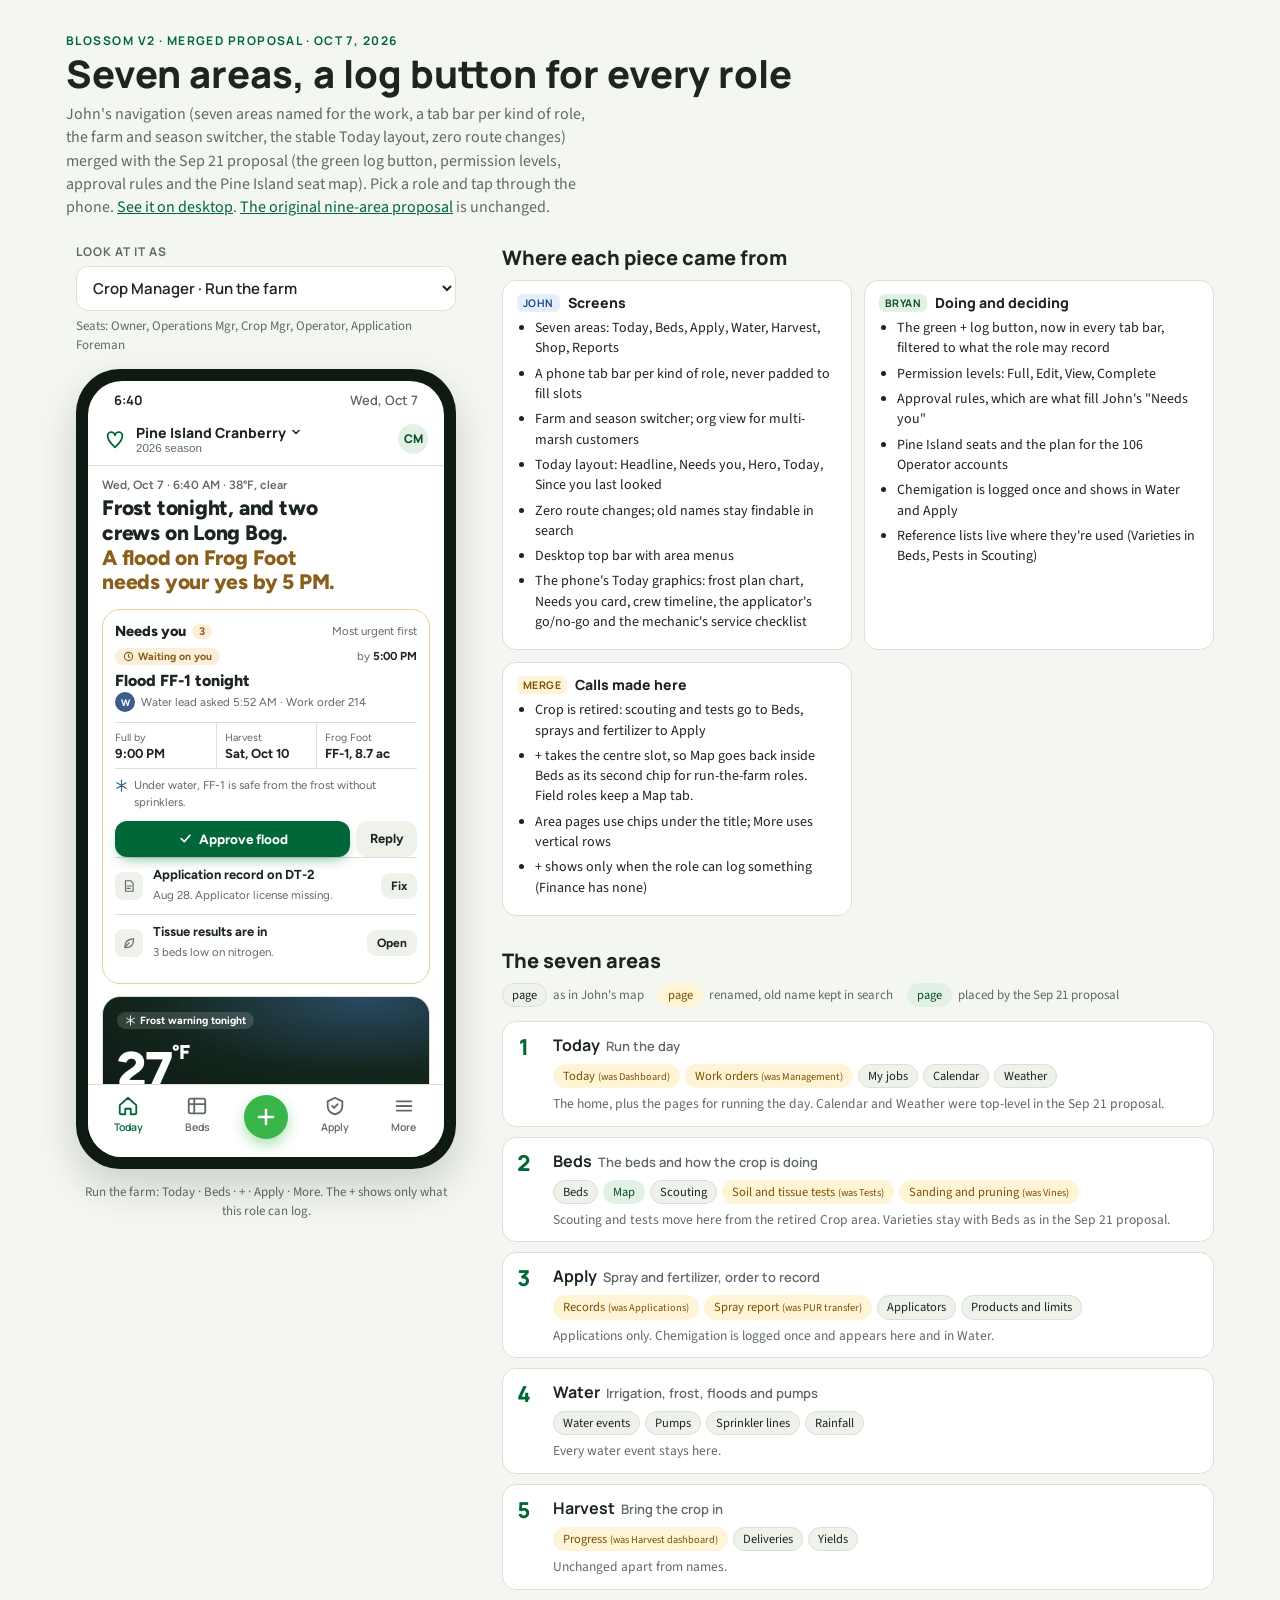
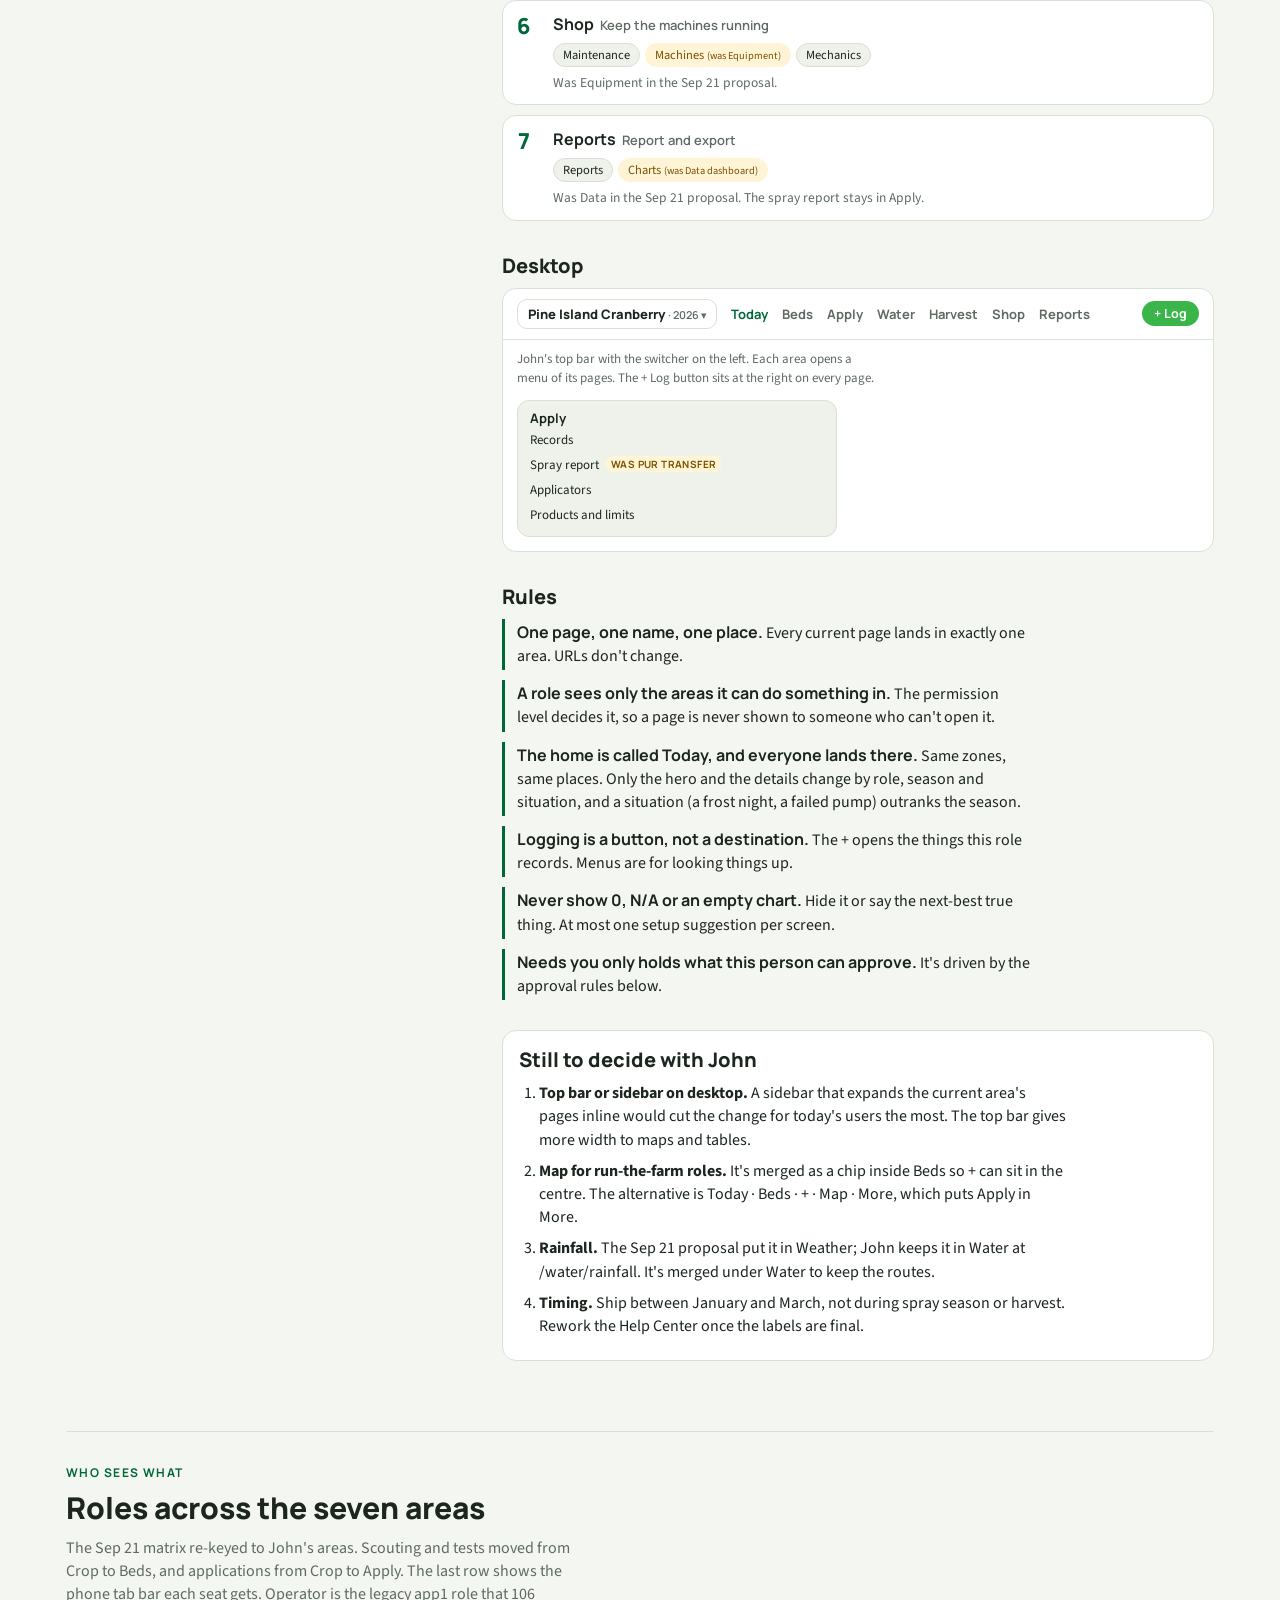
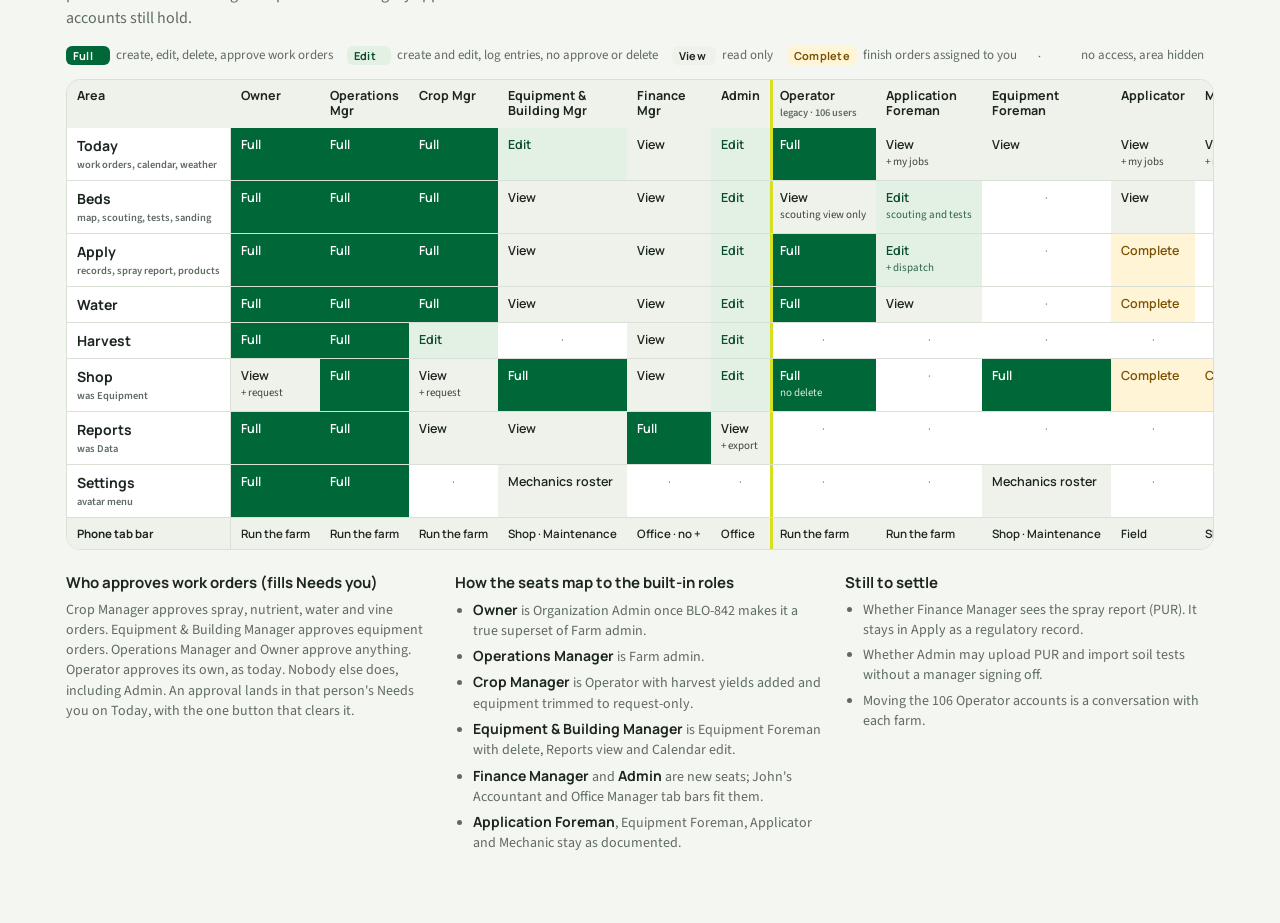
==== commit e4e448e5: "Add desktop mockup of the merged navigation; share areas, roles and Today graphics between pages Co-" ====
--- a/merged/index.html
+++ b/merged/index.html
@@ -6,49 +6,9 @@
 <meta name="robots" content="noindex, nofollow">
 <title>Blossom V2 Navigation, Merged</title>
 <link rel="stylesheet" href="https://fonts.googleapis.com/css2?family=Manrope:wght@500;600;700;800&family=Source+Sans+3:wght@400;600&family=Figtree:wght@400;500;600;700;800&family=IBM+Plex+Mono:wght@500;600&display=swap">
+<link rel="stylesheet" href="blossom.css">
 <style>
 html{color-scheme:light dark;height:100%}body{margin:0}[hidden]{display:none!important}
-:root{
-  --green-deep:#006838; --green:#39b54a; --lime:#d7df23;
-  --bg:#f4f6f1; --surface:#ffffff; --surface-2:#eef2ea;
-  --ink:#1c261f; --muted:#5f6b62; --line:#d9e0d5;
-  --accent:#006838; --accent-soft:#e3f1e5; --accent-ink:#0b4d2c;
-  --moved:#fff4d6; --moved-ink:#7a5200;
-  --john:#e6eefb; --john-ink:#1f4a8a;
-  --alert:#fdecea; --alert-ink:#9a2a1c;
-  --honey:#cf9737; --honey-bg:#fbefd9; --honey-ink:#8a5f1c; --honey-line:#e9cf9c;
-  --cran:#a13a44; --cran-bg:#f8e6e7; --cran-ink:#8f2f39;
-  --ice:#235f8a; --ice-bg:#e6f1f8; --ice-mid:#7d9ab3; --sunken:#f4f0e7; --line-strong:#c9d1c4;
-  --phone:#0f1a13; --shadow:0 18px 40px rgba(20,40,25,.18);
-  --display:"Manrope",ui-sans-serif,system-ui,-apple-system,"Segoe UI",sans-serif;
-  --body:"Source Sans 3",ui-sans-serif,system-ui,-apple-system,"Segoe UI",sans-serif;
-}
-@media (prefers-color-scheme: dark){
-  :root:not([data-theme="light"]){
-    --bg:#111813; --surface:#182019; --surface-2:#1f2a21;
-    --ink:#e8eee7; --muted:#9aa89d; --line:#2b372e;
-    --accent:#5ccb6c; --accent-soft:#1f3a27; --accent-ink:#bfe9c6;
-    --moved:#3b3012; --moved-ink:#f0d48a;
-    --john:#1b2a40; --john-ink:#a9c6f2;
-    --alert:#3a1d19; --alert-ink:#f2b2a8;
-  --honey:#d9a54a; --honey-bg:#3a2d14; --honey-ink:#f0cf8f; --honey-line:#6b5426;
-  --cran:#c4505b; --cran-bg:#3a1d21; --cran-ink:#f1aab1;
-  --ice:#8cc0e6; --ice-bg:#16283a; --ice-mid:#5f87a8; --sunken:#1c261e; --line-strong:#3d4a40;
-    --phone:#050906; --shadow:0 18px 40px rgba(0,0,0,.5);
-  }
-}
-:root[data-theme="dark"]{
-  --bg:#111813; --surface:#182019; --surface-2:#1f2a21;
-  --ink:#e8eee7; --muted:#9aa89d; --line:#2b372e;
-  --accent:#5ccb6c; --accent-soft:#1f3a27; --accent-ink:#bfe9c6;
-  --moved:#3b3012; --moved-ink:#f0d48a;
-  --john:#1b2a40; --john-ink:#a9c6f2;
-  --alert:#3a1d19; --alert-ink:#f2b2a8;
-  --honey:#d9a54a; --honey-bg:#3a2d14; --honey-ink:#f0cf8f; --honey-line:#6b5426;
-  --cran:#c4505b; --cran-bg:#3a1d21; --cran-ink:#f1aab1;
-  --ice:#8cc0e6; --ice-bg:#16283a; --ice-mid:#5f87a8; --sunken:#1c261e; --line-strong:#3d4a40;
-  --phone:#050906; --shadow:0 18px 40px rgba(0,0,0,.5);
-}
 *{box-sizing:border-box}
 body{background:var(--bg);color:var(--ink);font-family:var(--body);font-size:16px;line-height:1.45}
 a{color:var(--accent)}
@@ -82,122 +42,6 @@
 .switcher small{font-size:11.5px;color:var(--muted)}
 .appbar .av{margin-left:auto;width:30px;height:30px;border-radius:50%;background:var(--accent-soft);color:var(--accent-ink);display:grid;place-items:center;font:800 12px var(--display)}
 .view{flex:1;overflow:auto;padding:12px 14px 16px;-webkit-overflow-scrolling:touch}
-
-/* today screens: graphics after John's Round 3–5 homes (Figtree, honey / cranberry / ice) */
-.screen{font-family:"Figtree",var(--body)}
-.screen .mono{font-family:"IBM Plex Mono",ui-monospace,monospace;font-variant-numeric:tabular-nums}
-.z-date{font:600 12px "Figtree",var(--body);color:var(--muted)}
-.z-head{font:800 21px/1.18 "Figtree",var(--display);margin:4px 0 14px;letter-spacing:-.01em;text-wrap:balance}
-.z-head .ask{display:block;color:var(--honey-ink)}
-.zcard{background:var(--surface);border:1px solid var(--line);border-radius:18px;padding:12px;margin-bottom:12px}
-.zcard.warm{border-color:var(--honey-line)}
-.zhead{display:flex;align-items:center;gap:6px;margin-bottom:8px}
-.zhead b{font:800 14.5px "Figtree",var(--display)}
-.zhead .count{background:var(--honey-bg);color:var(--honey-ink);border-radius:999px;font:700 11px "Figtree";padding:1px 7px}
-.zhead .r{margin-left:auto;font-size:11.5px;color:var(--muted)}
-.pill{display:inline-flex;align-items:center;gap:4px;border-radius:999px;font:700 10.5px "Figtree",var(--display);padding:2px 8px;white-space:nowrap}
-.pill.wait{background:var(--honey-bg);color:var(--honey-ink)}
-.pill.bad{background:var(--cran-bg);color:var(--cran-ink)}
-.pill.ok{background:var(--accent-soft);color:var(--accent-ink)}
-.pill.ice{background:var(--ice-bg);color:var(--ice)}
-.lead-row{display:flex;align-items:center;justify-content:space-between;gap:8px}
-.lead-row .by{font-size:11.5px;color:var(--muted)}
-.lead-row .by b{color:var(--ink)}
-.lead-t{font:800 16px "Figtree",var(--display);margin:6px 0 2px}
-.from{display:flex;align-items:center;gap:6px;font-size:11.5px;color:var(--muted)}
-.dot-av{width:20px;height:20px;border-radius:50%;display:inline-grid;place-items:center;color:#fff;font:700 9.5px "Figtree";flex:none;box-shadow:0 0 0 2px var(--surface)}
-.facts{display:grid;grid-template-columns:repeat(3,1fr);border-block:1px solid var(--line);margin:10px 0 8px}
-.facts div{padding:7px 6px 7px 0;font-size:10.5px;color:var(--muted)}
-.facts div+div{border-left:1px solid var(--line);padding-left:8px}
-.facts b{display:block;font:700 13px "Figtree";color:var(--ink);margin-top:1px}
-.why-line{display:flex;gap:6px;font-size:11.5px;color:var(--muted);margin-bottom:10px}
-.why-line svg{width:13px;height:13px;flex:none;color:var(--ice);margin-top:2px}
-.acts{display:flex;gap:6px}
-.bigbtn{flex:1;display:flex;align-items:center;justify-content:center;gap:6px;background:var(--green-deep);color:#fff;border-radius:12px;padding:10px;font:700 13.5px "Figtree";box-shadow:0 6px 14px -6px rgba(0,104,56,.6)}
-.bigbtn svg{width:15px;height:15px}
-.ghost{display:flex;align-items:center;justify-content:center;background:var(--surface-2);border-radius:12px;padding:10px 14px;font:700 13px "Figtree";color:var(--ink)}
-.mini{display:flex;align-items:center;gap:10px;padding:9px 0;border-top:1px solid var(--line)}
-.mini .sq{width:28px;height:28px;border-radius:8px;background:var(--surface-2);display:grid;place-items:center;flex:none;color:var(--muted)}
-.mini .sq svg{width:14px;height:14px}
-.mini b{display:block;font:700 13px "Figtree"}
-.mini span.s{font-size:11.5px;color:var(--muted);line-height:1.25}
-.mini .go{margin-left:auto;background:var(--surface-2);border-radius:9px;padding:6px 10px;font:700 12px "Figtree";flex:none}
-.frost{border-radius:18px;overflow:hidden;border:1px solid var(--line);background:var(--surface);margin-bottom:12px}
-.frost .sky{background:radial-gradient(120% 90% at 80% 0%,#2a4a63 0%,#13251c 55%,#0d1a13 100%);color:#fff;padding:12px 14px 14px}
-.frost .sky .pill{background:rgba(255,255,255,.14);color:#fff}
-.frost .deg{font:800 50px/1 "Figtree";margin:10px 0 4px;letter-spacing:-.02em}
-.frost .deg sup{font-size:20px;vertical-align:28px}
-.frost .sky b{display:block;font:700 13px "Figtree"}
-.frost .sky small{font-size:11.5px;opacity:.8}
-.frost .plan{padding:12px 12px 4px}
-.plan-h{display:flex;justify-content:space-between;align-items:baseline;font:800 14px "Figtree"}
-.plan-h small{font:500 11px "Figtree";color:var(--muted)}
-.chart{display:block;width:100%;height:auto;margin:4px 0 2px;overflow:visible}
-.chart text{font:600 8.5px "Figtree";fill:var(--muted)}
-.chart .lbl{font-weight:700;fill:var(--ice)}
-.steps{list-style:none;margin:0;padding:0}
-.steps li{display:grid;grid-template-columns:22px 1fr;gap:2px 8px;padding:9px 0;border-top:1px solid var(--line)}
-.steps .num{width:20px;height:20px;border-radius:50%;border:1.5px solid var(--line);display:grid;place-items:center;font:700 10.5px "Figtree";grid-row:span 3}
-.steps .num.wait{border-color:var(--honey);background:var(--honey-bg);color:var(--honey-ink)}
-.steps .num.ice{border-color:var(--ice-mid);background:var(--ice-bg);color:var(--ice)}
-.steps .when{display:flex;justify-content:space-between;align-items:center;gap:6px;font-size:11px;color:var(--muted)}
-.steps b{font:700 13px "Figtree"}
-.steps span.s{font-size:11.5px;color:var(--muted)}
-.tl{list-style:none;margin:0;padding:0}
-.tl li{display:grid;grid-template-columns:64px 30px 1fr;align-items:start;gap:6px;padding:8px 0;border-top:1px solid var(--line)}
-.tl li:first-child{border-top:0}
-.tl .t{font-size:10.5px;color:var(--muted);line-height:1.3}
-.tl b{display:block;font:700 13px "Figtree"}
-.tl span.s{font-size:11.5px;color:var(--muted)}
-.tl .ok-t{color:var(--accent)}
-.stack{display:flex}
-.stack .dot-av+.dot-av{margin-left:-7px}
-.job{border-radius:18px;overflow:hidden;border:1px solid var(--line);background:var(--surface);margin-bottom:12px}
-.job .band{background:linear-gradient(160deg,#2c4a2f,#0f2216);color:#fff;padding:10px 12px 12px}
-.job .band .row{display:flex;justify-content:space-between}
-.job .band .pill{background:rgba(255,255,255,.16);color:#fff}
-.job .band h3{font:800 19px "Figtree";margin:18px 0 0}
-.job .in{padding:10px 12px 12px}
-.job .meta{font-size:12px;color:var(--muted);margin-bottom:8px}
-.dose{background:var(--sunken);border-radius:14px;padding:10px 12px;display:grid;grid-template-columns:1fr 1fr;gap:6px 10px;margin-bottom:10px}
-.dose small{display:block;font-size:10.5px;color:var(--muted)}
-.dose .big{font:800 30px/1 "Figtree";letter-spacing:-.02em}
-.dose .big span{font-size:13px;font-weight:600}
-.dose .rt{text-align:right}
-.dose .rt b{font:800 15px "Figtree"}
-.dose .line{grid-column:1/-1;border-top:1px solid var(--line);margin:2px 0}
-.dose .warn{color:var(--cran-ink);font-weight:800}
-.gng-h{display:flex;justify-content:space-between;font:800 13.5px "Figtree";margin:4px 0 6px}
-.gng-h small{font:500 11px "Figtree";color:var(--muted)}
-.gng{display:grid;grid-template-columns:1fr 1fr;gap:6px;margin-bottom:10px}
-.gng div{border-radius:11px;padding:7px 9px;font-size:10.5px}
-.gng div b{display:block;font:700 12.5px "Figtree";color:var(--ink)}
-.gng .ok{background:var(--accent-soft);color:var(--accent-ink)}
-.gng .later{border:1.5px dashed var(--line);color:var(--muted)}
-.stepper{display:grid;grid-template-columns:repeat(4,1fr);margin:8px 0 2px;position:relative}
-.stepper::before{content:"";position:absolute;left:12%;right:12%;top:10px;border-top:1.5px solid var(--line)}
-.stepper div{position:relative;font-size:10.5px;color:var(--muted);text-align:left}
-.stepper i{display:grid;place-items:center;width:21px;height:21px;border-radius:50%;background:var(--surface);border:1.5px solid var(--line);font:700 10px "Figtree";font-style:normal;color:var(--ink);margin-bottom:4px}
-.stepper .on i{background:var(--honey);border-color:var(--honey);color:#fff}
-.stepper b{display:block;font:700 11.5px "Figtree";color:var(--ink)}
-.svc{border:1px solid var(--honey-line);background:linear-gradient(var(--surface),var(--surface)) padding-box;border-radius:18px;padding:12px;margin-bottom:12px}
-.svc .tline{display:grid;grid-template-columns:repeat(3,1fr);background:var(--sunken);border-radius:12px;padding:10px;margin:10px 0;position:relative}
-.svc .tline div{font-size:10.5px;color:var(--muted);line-height:1.3}
-.svc .tline i{display:block;width:10px;height:10px;border-radius:50%;border:2px solid var(--ink);margin-bottom:4px}
-.svc .tline div:first-child i{background:var(--honey);border-color:var(--honey)}
-.svc .tline b{display:block;font-size:11.5px;color:var(--ink)}
-.check{list-style:none;margin:8px 0 0;padding:0}
-.check li{display:flex;align-items:center;gap:10px;padding:8px 0;border-top:1px solid var(--line);font:600 13px "Figtree"}
-.check li::before{content:"";width:16px;height:16px;border-radius:50%;border:1.5px solid var(--line-strong);flex:none}
-.check li small{margin-left:auto;font:500 11px "Figtree";color:var(--muted)}
-.fleet{display:flex;flex-wrap:wrap;gap:5px;margin-top:4px}
-.bar2{margin:8px 0 2px}
-.bar2 .lab{display:flex;justify-content:space-between;font-size:11.5px;color:var(--muted);margin-bottom:3px}
-.bar2 .lab b{color:var(--ink)}
-.bar2 .track{height:9px;border-radius:999px;background:var(--surface-2);overflow:hidden}
-.bar2 .fill{height:100%;border-radius:999px;background:var(--green)}
-.bar2 .fill.prev{background:var(--line-strong)}
-.bar2 .fill.honey{background:var(--honey)}
 
 /* area page */
 .back{display:inline-flex;align-items:center;gap:6px;border:0;background:transparent;color:var(--accent);font:600 14px var(--display);padding:2px 0;cursor:pointer}
@@ -322,7 +166,7 @@
   <header class="top">
     <div class="eyebrow">Blossom V2 · merged proposal · Oct 7, 2026</div>
     <h1>Seven areas, a log button for every role</h1>
-    <p class="lede">John's navigation (seven areas named for the work, a tab bar per kind of role, the farm and season switcher, the stable Today layout, zero route changes) merged with the Sep 21 proposal (the green log button, permission levels, approval rules and the Pine Island seat map). Pick a role and tap through the phone. <a href="../">The original nine-area proposal</a> is unchanged.</p>
+    <p class="lede">John's navigation (seven areas named for the work, a tab bar per kind of role, the farm and season switcher, the stable Today layout, zero route changes) merged with the Sep 21 proposal (the green log button, permission levels, approval rules and the Pine Island seat map). Pick a role and tap through the phone. <a href="desktop/">See it on desktop</a>. <a href="../">The original nine-area proposal</a> is unchanged.</p>
   </header>
 
   <div class="layout">
@@ -518,305 +362,8 @@
   </section>
 </div>
 
+<script src="shared.js"></script>
 <script>
-const I = {
-  today:'<path d="M3 11l9-8 9 8v9a1 1 0 0 1-1 1h-5v-6H9v6H4a1 1 0 0 1-1-1z"/>',
-  beds:'<rect x="3" y="4" width="18" height="16" rx="2"/><path d="M3 10h18M9 4v16"/>',
-  apply:'<path d="M12 3l8 4v5c0 5-3.5 8-8 9-4.5-1-8-4-8-9V7z"/><path d="M9 12l2 2 4-4"/>',
-  water:'<path d="M12 3s6 6.5 6 11a6 6 0 0 1-12 0c0-4.5 6-11 6-11z"/>',
-  harvest:'<path d="M4 10h16l-1.5 9h-13z"/><path d="M8 10l2-5M16 10l-2-5"/>',
-  shop:'<path d="M14.7 6.3a4 4 0 0 0 5 5L13 18a2.1 2.1 0 0 1-3-3l6.7-6.7z"/><path d="M4 20l4-4"/>',
-  reports:'<path d="M4 20V10M10 20V4M16 20v-7M22 20H2"/>',
-  map:'<path d="M9 4l6 2 6-2v14l-6 2-6-2-6 2V6z"/><path d="M9 4v14M15 6v14"/>',
-  jobs:'<rect x="5" y="4" width="14" height="17" rx="2"/><path d="M9 4h6v3H9zM9 12l2 2 4-4"/>',
-  machines:'<circle cx="7" cy="17" r="3"/><circle cx="18" cy="17" r="2"/><path d="M4 14V8h7l3 6h6M11 8V5"/>',
-  orders:'<path d="M8 6h12M8 12h12M8 18h12M4 6h.01M4 12h.01M4 18h.01"/>',
-  people:'<circle cx="9" cy="8" r="3"/><path d="M3 20c0-3.3 2.7-6 6-6s6 2.7 6 6M16 11a3 3 0 1 0 0-6M21 20c0-2.5-1.5-4.6-3.6-5.5"/>',
-  more:'<path d="M4 7h16M4 12h16M4 17h16"/>'
-};
-const svg = (k, sw=2) => `<svg viewBox="0 0 24 24" fill="none" stroke="currentColor" stroke-width="${sw}" stroke-linecap="round" stroke-linejoin="round">${I[k]}</svg>`;
-
-// k: '' as John, 'renamed' (was), 'bryan' (placed by Sep 21 proposal)
-const AREAS = [
-  {id:'today', label:'Today', cap:'Run the day', why:'The home, plus the pages for running the day. Calendar and Weather were top-level in the Sep 21 proposal.', pages:[
-    {n:'Today', r:'/dashboard', was:'Dashboard', k:'renamed', d:'Headline, Needs you, Hero, Today, Since you last looked.'},
-    {n:'Work orders', r:'/management', was:'Management', k:'renamed', d:'Every order, by day and crew.'},
-    {n:'My jobs', r:'/applications · /jobs', k:'', d:'Orders assigned to me, start to finish.'},
-    {n:'Calendar', r:'/calendar', k:'', d:'Everything scheduled across all areas.'},
-    {n:'Weather', r:'/weather', k:'', d:'Tabs: Forecast, Frost. Spray windows from wind.'}]},
-  {id:'beds', label:'Beds', cap:'The beds and how the crop is doing', why:'Scouting and tests move here from the retired Crop area. Varieties stay with Beds as in the Sep 21 proposal.', pages:[
-    {n:'Beds', r:'/beds', k:'', d:'Tabs: Beds, Blocks, Units, Varieties.'},
-    {n:'Map', r:'/map', k:'bryan', d:'Tap a bed on the ground to open it. A chip here, not a tab, for run-the-farm roles.'},
-    {n:'Scouting', r:'/scoutingReports', k:'', d:'Tabs: Reports, Trends, Traps, Pests list.'},
-    {n:'Soil and tissue tests', r:'/soilTests · /tissueTests', was:'Tests', k:'renamed', d:'By list or periodic table.'},
-    {n:'Sanding and pruning', r:'/sanding', was:'Vines', k:'renamed', d:'Sanding, pruning and mowing by bed.'}]},
-  {id:'apply', label:'Apply', cap:'Spray and fertilizer, order to record', why:'Applications only. Chemigation is logged once and appears here and in Water.', pages:[
-    {n:'Records', r:'/applicationLedger', was:'Applications', k:'renamed', d:'Tabs: All, Spray, Fertilizer.'},
-    {n:'Spray report', r:'/purUpload', was:'PUR transfer', k:'renamed', d:'Only where a handler takes one.'},
-    {n:'Applicators', r:'/applicators', k:'', d:'Who may spray, and when licenses expire.'},
-    {n:'Products and limits', r:'/settings/reference/products', k:'', d:'Out of Settings ▸ Reference.'}]},
-  {id:'water', label:'Water', cap:'Irrigation, frost, floods and pumps', why:'Every water event stays here.', pages:[
-    {n:'Water events', r:'/water', k:'', d:'Sprinkler, flood and pump runs. Chemigation also shows in Apply.'},
-    {n:'Pumps', r:'/pumps', k:'', d:'Pump list with meter readings.'},
-    {n:'Sprinkler lines', r:'/water/sprinklers', k:'', d:'Sets and the beds they cover.'},
-    {n:'Rainfall', r:'/water/rainfall', k:'', d:'Rain gauge log.'}]},
-  {id:'harvest', label:'Harvest', cap:'Bring the crop in', why:'Unchanged apart from names.', pages:[
-    {n:'Progress', r:'/harvest', was:'Harvest dashboard', k:'renamed', d:'Percent harvested and barrels to date.'},
-    {n:'Deliveries', r:'/deliveries', k:'', d:'Loads from your handler, with quality.'},
-    {n:'Yields', r:'/manualYield', k:'', d:'Barrels per bed, entered by hand.'}]},
-  {id:'shop', label:'Shop', cap:'Keep the machines running', why:'Was Equipment in the Sep 21 proposal.', pages:[
-    {n:'Maintenance', r:'/maintenance', k:'', d:'Tabs: Orders and service, Service due.'},
-    {n:'Machines', r:'/equipment', was:'Equipment', k:'renamed', d:'Tabs: Machines, Groups.'},
-    {n:'Mechanics', r:'/mechanics', k:'', d:'Mechanics roster.'}]},
-  {id:'reports', label:'Reports', cap:'Report and export', why:'Was Data in the Sep 21 proposal. The spray report stays in Apply.', pages:[
-    {n:'Reports', r:'/reports', k:'', d:'Printable and exportable reports.'},
-    {n:'Charts', r:'/dashboard/data', was:'Data dashboard', k:'renamed', d:'Yield by year, barrels per acre by variety.'}]}
-];
-const A = Object.fromEntries(AREAS.map(a => [a.id, a]));
-
-const LOGS = {
-  scout:['Scouting report','Sweep counts by bed'],
-  apply:['Application','Product, rate, beds, method'],
-  water:['Water run','Irrigation, frost or flood'],
-  sand:['Sanding or pruning','By bed'],
-  yield:['Harvest yield','Barrels by bed'],
-  maint:['Maintenance','Service or work order'],
-  finish:['Finish my job','Start, stop, amounts used'],
-  issue:['Machine problem','Report it to the shop'],
-  hours:['Meter hours','Hours or miles by machine'],
-  service:['Service done','Close a maintenance order']
-};
-
-// tab: [label, icon, area, pageIndex]
-const ROLES = [
-  {id:'farm', name:'Crop Manager', seats:'Owner, Operations Mgr, Crop Mgr, Operator, Application Foreman', set:'Run the farm', av:'CM', date:'Wed, Oct 7',
-   tabs:[['Today','today','today',0],'+',['Apply','apply','apply',0],'more'], beds:true,
-   areas:{today:[0,1,3,4],beds:'all',apply:'all',water:'all',harvest:'all',shop:[1],reports:'all'},
-   log:['scout','apply','water','sand','yield','maint']},
-  {id:'field', name:'Applicator', seats:'Applicator, Field Applicator', set:'Field', av:'AP', date:'Tue, Jul 14',
-   tabs:[['Today','today','today',0],['Jobs','jobs','today',2],'+',['Map','map','beds',1],'more'],
-   areas:{today:[0,2,3,4],beds:[0,1],apply:[0],water:[0],shop:[1]},
-   log:['finish','water','issue']},
-  {id:'mech', name:'Mechanic', seats:'Mechanic', set:'Shop (Jobs)', av:'ME', date:'Wed, Oct 7',
-   tabs:[['Today','today','today',0],['Jobs','jobs','today',2],'+',['Machines','machines','shop',1],'more'],
-   areas:{today:[0,2],shop:[0,1]},
-   log:['service','hours','issue']},
-  {id:'eqf', name:'Equipment Foreman', seats:'Equipment Foreman, Equipment & Building Mgr', set:'Shop (Maintenance)', av:'EF', date:'Wed, Oct 7',
-   tabs:[['Today','today','today',0],['Maintenance','shop','shop',0],'+',['Machines','machines','shop',1],'more'],
-   areas:{today:[0,3],shop:'all',reports:[0]},
-   log:['maint','hours','issue']},
-  {id:'admin', name:'Admin', seats:'Admin seat, Office Manager', set:'Office', av:'AD', date:'Wed, Oct 7',
-   tabs:[['Today','today','today',0],['Work orders','orders','today',1],'+',['Reports','reports','reports',0],'more'],
-   areas:{today:[0,1,3,4],beds:'all',apply:'all',water:'all',harvest:'all',shop:'all',reports:'all'},
-   log:['scout','apply','water','sand','yield','maint']},
-  {id:'fin', name:'Finance Manager', seats:'Finance Mgr, Accountant', set:'Office (no +)', av:'FM', date:'Wed, Oct 7',
-   tabs:[['Today','today','today',0],['Reports','reports','reports',0],'more'],
-   areas:{today:[0],beds:[0],apply:[0],water:[0],harvest:'all',shop:[1],reports:'all'},
-   log:[]}
-];
-
-// ---- Today graphics (after John's Round 3–5 homes) ----
-const ic = {
-  check:'<svg viewBox="0 0 24 24" fill="none" stroke="currentColor" stroke-width="2.5" stroke-linecap="round" stroke-linejoin="round"><path d="M5 12l5 5 9-10"/></svg>',
-  clock:'<svg viewBox="0 0 24 24" width="11" height="11" fill="none" stroke="currentColor" stroke-width="2.5" stroke-linecap="round"><circle cx="12" cy="12" r="9"/><path d="M12 7v5l3 2"/></svg>',
-  warn:'<svg viewBox="0 0 24 24" width="11" height="11" fill="none" stroke="currentColor" stroke-width="2.5" stroke-linecap="round" stroke-linejoin="round"><path d="M12 3l10 18H2z"/><path d="M12 10v4M12 17.5v.5"/></svg>',
-  snow:'<svg viewBox="0 0 24 24" fill="none" stroke="currentColor" stroke-width="2" stroke-linecap="round"><path d="M12 2v20M3.5 7l17 10M3.5 17l17-10"/></svg>',
-  doc:'<svg viewBox="0 0 24 24" fill="none" stroke="currentColor" stroke-width="2" stroke-linecap="round" stroke-linejoin="round"><path d="M6 3h9l4 4v14H6z"/><path d="M9 12h7M9 16h5"/></svg>',
-  leaf:'<svg viewBox="0 0 24 24" fill="none" stroke="currentColor" stroke-width="2" stroke-linecap="round" stroke-linejoin="round"><path d="M5 19c0-9 6-14 15-14 0 9-5 15-14 15"/><path d="M5 19l7-7"/></svg>',
-  wave:'<svg viewBox="0 0 24 24" fill="none" stroke="currentColor" stroke-width="2" stroke-linecap="round" stroke-linejoin="round"><path d="M3 12h3l3-6 4 12 3-6h5"/></svg>',
-  cal:'<svg viewBox="0 0 24 24" fill="none" stroke="currentColor" stroke-width="2" stroke-linecap="round"><rect x="4" y="5" width="16" height="15" rx="2"/><path d="M4 10h16M9 3v4M15 3v4"/></svg>',
-  wrench:'<svg viewBox="0 0 24 24" fill="none" stroke="currentColor" stroke-width="2" stroke-linecap="round" stroke-linejoin="round"><path d="M14.7 6.3a4 4 0 0 0 5 5L13 18a2.1 2.1 0 0 1-3-3l6.7-6.7z"/><path d="M4 20l4-4"/></svg>',
-  sign:'<svg viewBox="0 0 24 24" fill="none" stroke="currentColor" stroke-width="2" stroke-linecap="round" stroke-linejoin="round"><rect x="4" y="4" width="16" height="11" rx="1.5"/><path d="M12 15v6M8 21h8"/></svg>'
-};
-const av = (t, c) => `<span class="dot-av" style="background:${c}">${t}</span>`;
-const C = {a:'#b0573a', b:'#2f6b6f', m:'#5b3f8a', d:'#3c5d8c', t:'#7a6a2b', s:'#8a3b5c'};
-const head = (a, b) => `<div class="z-head">${a}${b?`<span class="ask">${b}</span>`:''}</div>`;
-const mini = (icon, t, s, btn) => `<div class="mini"><span class="sq">${ic[icon]}</span><span><b>${t}</b><span class="s">${s}</span></span>${btn?`<span class="go">${btn}</span>`:''}</div>`;
-const needs = (n, inner) => `<div class="zcard warm"><div class="zhead"><b>Needs you</b><span class="count">${n}</span><span class="r">Most urgent first</span></div>${inner}</div>`;
-
-// Overnight temperature curve, 6 AM today to 9 AM tomorrow, with numbered plan markers.
-function frostChart(){
-  const W = 300, H = 124, x0 = 6, x1 = 294, top = 26, bot = 96;
-  const pts = [[0,38],[3,46],[7,54],[10,50],[13,41],[15.3,32],[18,29.5],[21,28],[23,27],[25,30.5],[26.2,32],[27,35]];
-  const X = h => x0 + (h / 27) * (x1 - x0), Y = t => top + (56 - t) / (56 - 25) * (bot - top);
-  const P = pts.map(([h, t]) => [X(h), Y(t)]);
-  let d = `M${P[0][0].toFixed(1)},${P[0][1].toFixed(1)}`;
-  for (let i = 0; i < P.length - 1; i++){
-    const p0 = P[i-1] || P[i], p1 = P[i], p2 = P[i+1], p3 = P[i+2] || p2;
-    const c1 = [p1[0] + (p2[0]-p0[0])/6, p1[1] + (p2[1]-p0[1])/6], c2 = [p2[0] - (p3[0]-p1[0])/6, p2[1] - (p3[1]-p1[1])/6];
-    d += ` C${c1.map(v=>v.toFixed(1))} ${c2.map(v=>v.toFixed(1))} ${p2[0].toFixed(1)},${p2[1].toFixed(1)}`;
-  }
-  const y32 = Y(32), xa = X(15.3), xb = X(26.2), xmin = X(23), ymin = Y(27);
-  const marks = [[0.67,'Now','now'],[4,'1',''],[11,'2','wait'],[16.75,'3','ice'],[25.5,'4','ice']];
-  const mk = marks.map(([h, t, k]) => {
-    const x = X(h);
-    if (k === 'now') return `<line x1="${x}" y1="12" x2="${x}" y2="${Y(38.4)}" stroke="var(--ink)" stroke-width="1.2"/><rect x="${x-13}" y="2" width="26" height="13" rx="6.5" fill="var(--ink)"/><text x="${x}" y="11.5" text-anchor="middle" style="fill:var(--surface);font-weight:800">Now</text>`;
-    const stroke = k === 'wait' ? 'var(--honey)' : k === 'ice' ? 'var(--ice-mid)' : 'var(--line-strong)';
-    const fill = k === 'wait' ? 'var(--honey-bg)' : k === 'ice' ? 'var(--ice-bg)' : 'var(--surface)';
-    return `<line x1="${x}" y1="15" x2="${x}" y2="${bot}" stroke="${stroke}" stroke-dasharray="2 2"/><circle cx="${x}" cy="8.5" r="6.5" fill="${fill}" stroke="${stroke}" stroke-width="1.3"/><text x="${x}" y="11.5" text-anchor="middle" style="fill:var(--ink);font-weight:800">${t}</text>`;
-  }).join('');
-  return `<svg class="chart" viewBox="0 0 ${W} ${H}" role="img" aria-label="Temperature falls below 32°F at about 9 PM, bottoms at 27°F at 5 AM, and is back above freezing by 8 AM">
-    <clipPath id="below"><rect x="0" y="${y32}" width="${W}" height="${H}"/></clipPath>
-    <path d="${d} L${x1},${bot} L${x0},${bot} Z" fill="var(--ice-bg)" clip-path="url(#below)"/>
-    <line x1="${x0}" y1="${y32}" x2="${x1}" y2="${y32}" stroke="var(--ice-mid)" stroke-dasharray="3 3"/>
-    <text x="${x0}" y="${y32+10}" class="lbl">32°F</text>
-    ${mk}
-    <path d="${d}" fill="none" stroke="var(--ice)" stroke-width="2.2" stroke-linecap="round"/>
-    <circle cx="${P[0][0]}" cy="${P[0][1]}" r="3.2" fill="var(--ink)"/>
-    <circle cx="${xmin}" cy="${ymin}" r="3.6" fill="var(--ice)" stroke="var(--surface)" stroke-width="1.5"/>
-    <text x="${xmin-4}" y="${ymin+12}" text-anchor="end" style="fill:var(--ink);font-weight:800">27°F at 5 AM</text>
-    <text x="${(xa+xb)/2+10}" y="${y32-14}" text-anchor="middle" class="lbl">Below 32°F</text>
-    <text x="${(xa+xb)/2+10}" y="${y32-4}" text-anchor="middle" class="lbl">10 h 50 min</text>
-    ${[['6 AM',0],['Noon',6],['6 PM',12],['12 AM',18],['9 AM',27]].map(([t,h]) => `<text x="${X(h)}" y="${H-2}" text-anchor="${h===0?'start':h===27?'end':'middle'}">${t}</text>`).join('')}
-  </svg>`;
-}
-
-const HOMES = {
-  farm: () => `
-    <div class="z-date">Wed, Oct 7 · 6:40 AM · 38°F, clear</div>
-    ${head('Frost tonight, and two crews on Long Bog.', 'A flood on Frog Foot needs your yes by 5 PM.')}
-    ${needs(3, `
-      <div class="lead-row"><span class="pill wait">${ic.clock} Waiting on you</span><span class="by">by <b>5:00 PM</b></span></div>
-      <div class="lead-t">Flood FF-1 tonight</div>
-      <div class="from">${av('W', C.d)} Water lead asked 5:52 AM · Work order 214</div>
-      <div class="facts"><div>Full by<b>9:00 PM</b></div><div>Harvest<b>Sat, Oct 10</b></div><div>Frog Foot<b>FF-1, 8.7 ac</b></div></div>
-      <div class="why-line">${ic.snow}<span>Under water, FF-1 is safe from the frost without sprinklers.</span></div>
-      <div class="acts"><span class="bigbtn">${ic.check} Approve flood</span><span class="ghost">Reply</span></div>
-      ${mini('doc','Application record on DT-2','Aug 28. Applicator license missing.','Fix')}
-      ${mini('leaf','Tissue results are in','3 beds low on nitrogen.','Open')}`)}
-    <div class="frost">
-      <div class="sky"><span class="pill">${ic.snow.replace('<svg','<svg width="11" height="11"')} Frost warning tonight</span>
-        <div class="deg">27<sup>°F</sup></div><b>Low around 5 AM, clear and calm</b><small>Frost night 24 of the season. 2025 had 19 by now.</small></div>
-      <div class="plan"><div class="plan-h">Tonight's frost plan <small>To Thu, 9 AM</small></div>${frostChart()}
-        <ol class="steps">
-          <li><span class="num">1</span><span class="when"><span class="mono">By 10:00 AM</span><span class="pill bad">${ic.warn} 12 days overdue</span></span><b>Pump P3 back from service</b><span class="s">Mechanic, 8 to 10. P3 feeds LB-1, LB-2 and LB-5.</span></li>
-          <li><span class="num wait">2</span><span class="when"><span class="mono">From 5:00 PM</span><span class="pill wait">${ic.clock} Waiting on you</span></span><b>FF-1 under water instead</b><span class="s">Ready for harvest, no sprinklers.</span></li>
-          <li><span class="num ice">3</span><span class="when"><span class="mono">By 10:45 PM</span><span class="pill ok">✓ P5 and P6 ready</span></span><b>Sprinklers on 12 beds</b><span class="s">Long Bog 3, Frog Foot 4, Canning 5.</span></li>
-          <li><span class="num ice">4</span><span class="when"><span class="mono">10:45 PM to 7:30 AM</span><span class="pill ok">✓ Assigned</span></span><b>Frost watch</b><span class="s">Two on watch until the all clear.</span></li>
-        </ol></div>
-    </div>
-    <div class="zcard"><div class="zhead"><b>Today</b><span class="r">8 crews and jobs</span></div>
-      <ul class="tl">
-        <li><span class="t mono">6:45 AM</span><span class="stack">${av('A',C.a)}${av('B',C.b)}</span><span><b>Crew huddle at the shop</b><span class="s ok-t">Crew A clocked in 6:31 AM</span></span></li>
-        <li><span class="t mono">7:00 AM<br>to 3:00 PM</span><span>${av('A',C.a)}</span><span><b>Crew A harvests LB-3</b><span class="s">6 people</span></span></li>
-        <li><span class="t mono">8:00 AM<br>to 10:00 AM</span><span>${av('M',C.m)}</span><span><b>Pump P3 service</b><span class="s">250-hour service, Long Bog west</span></span></li>
-        <li><span class="t mono">8:30 AM<br>to 5:00 PM</span><span class="stack">${av('T',C.t)}${av('S',C.s)}</span><span><b>Loads to receiving</b><span class="s">About every 40 min</span></span></li>
-        <li><span class="t mono">Tonight</span><span class="stack">${av('W',C.d)}${av('M',C.m)}</span><span><b>The frost night</b><span class="s">In the frost plan</span></span></li>
-      </ul></div>
-    <div class="zcard"><div class="zhead"><b>Since you last looked</b><span class="r">Tue 2:10 PM</span></div>
-      <ul class="tl">
-        <li><span class="t mono">6:00 AM</span><span>${av('!',C.d)}</span><span><b>Frost warning for tonight</b><span class="s">From NOAA. Blossom opened the frost plan.</span></span></li>
-        <li><span class="t mono">Yesterday</span><span>${av('✓',C.b)}</span><span><b>13 loads delivered</b><span class="s">2 downgraded for color.</span></span></li>
-      </ul></div>`,
-
-  field: () => `
-    <div class="z-date">Tue, Jul 14 · 6:40 AM · 66°F, clear</div>
-    ${head('Tonight\'s Altacor is a go.', 'Post the signs by 8:45 PM.')}
-    <div class="job">
-      <div class="band"><div class="row"><span class="pill">My next job</span><span class="pill">✓ Approved</span></div><h3>Altacor on Long Bog</h3></div>
-      <div class="in">
-        <div class="meta">WO 131 · LB-1 to LB-5 · 46.3 ac · Chemigation for fruitworm</div>
-        <div class="dose">
-          <div><small>Put in</small><span class="big">208 <span>fl oz</span></span></div>
-          <div class="rt"><b>1.63 gal</b><small>4.5 fl oz/ac × 46.3 ac</small></div>
-          <div class="line"></div>
-          <div><small>Run</small><b>8:45 to 9:45 PM</b></div>
-          <div><small>Keep out until</small><b class="warn">⊖ 1:45 AM</b></div>
-        </div>
-        <div class="gng-h">Go / no-go <small>4 go · 2 later today</small></div>
-        <div class="gng">
-          <div class="later">Pumps, 2 PM<b>Mechanic checks P4</b></div>
-          <div class="later">Bees off the bloom<b>After 8:30 PM</b></div>
-          <div class="ok">✓ Wind at 8:45 PM<b>SW 5 mph</b></div>
-          <div class="ok">✓ Rain<b>None until Thu</b></div>
-          <div class="ok">✓ Label limit<b>2 of 3 after tonight</b></div>
-          <div class="ok">✓ Pre-harvest interval<b>1 day</b></div>
-        </div>
-        <div class="acts"><span class="bigbtn">${ic.sign} Mark signs posted</span><span class="ghost">Start 8:30</span></div>
-        <div class="gng-h" style="margin-top:12px">Tonight's log <small>Saves to the spray record</small></div>
-        <div class="stepper">
-          <div class="on"><i>1</i><b>Signs</b>Not yet</div>
-          <div><i>2</i><b>Start</b>8:45 PM</div>
-          <div><i>3</i><b>Stop</b>9:45 PM</div>
-          <div><i>4</i><b>Open</b>1:45 AM</div>
-        </div>
-      </div>
-    </div>
-    <div class="zcard"><div class="zhead"><b>Later this week</b></div>
-      ${mini('cal','Fri 17 · Intrepid 2F on Frog Foot','WO 132, 8:45 PM. Waiting on approval.')}
-      ${mini('cal','Mon 20 · Flea beetle on CN-1 and CN-4','WO 133, evening, once the hives move.')}
-    </div>`,
-
-  mech: () => `
-    <div class="z-date">Wed, Oct 7 · 6:40 AM · 38°F</div>
-    ${head('Frost tonight, and Pump P3 is 12 days overdue.', 'Service it this morning. Three beds need it tonight.')}
-    ${needs(2, `
-      ${mini('wave','Beater 2 reel noise','Noted Thursday. Look at it after Crew B.','Open').replace('class="mini"','class="mini" style="border-top:0"')}
-      ${mini('cal','Truck 4 inspection','Due Fri, Oct 9, not booked.','Book')}`)}
-    <div class="svc">
-      <span class="pill bad">${ic.warn} 250-hour service, due Sep 25</span>
-      <div class="lead-t">Pump P3</div>
-      <div class="s" style="font-size:12px;color:var(--muted)">Long Bog west. It feeds <b>LB-1</b>, <b>LB-2</b> and <b>LB-5</b> on tonight's frost.</div>
-      <div class="tline">
-        <div><i></i><b class="mono">8:00 AM</b>Start in the shop</div>
-        <div><i></i><b class="mono">10:00 AM</b>Test run, back on line</div>
-        <div><i></i><b class="mono">10:45 PM</b>Sprinklers on for frost</div>
-      </div>
-      <div class="acts"><span class="bigbtn">${ic.wrench} Start P3 service</span></div>
-      <div class="zhead" style="margin:12px 0 0"><b>The checklist</b><span class="r"><span class="pill ok">✓ Parts on the shelf</span></span></div>
-      <ul class="check">
-        <li>Oil and oil filter<small>3 gal 15W-40</small></li>
-        <li>Fuel and air filters<small>2 fuel, 1 air</small></li>
-        <li>Grease the bearings<small>2 fittings</small></li>
-        <li>Impeller and wear ring<small>Inspect</small></li>
-        <li>Prime and test run<small>Log meter hours</small></li>
-      </ul>
-    </div>
-    <div class="zcard"><div class="zhead"><b>The fleet</b><span class="r">14 machines</span></div>
-      <div class="fleet"><span class="pill ok">✓ 12 ready</span><span class="pill bad">${ic.warn} P3 overdue</span><span class="pill wait">B2 to check</span></div></div>`,
-
-  eqf: () => `
-    <div class="z-date">Wed, Oct 7 · 6:40 AM · 38°F</div>
-    ${head('Pump P3 has to be back before tonight\'s frost.', 'One order waits on your approval.')}
-    ${needs(1, `
-      <div class="lead-row"><span class="pill wait">${ic.clock} Your approval</span><span class="by">by <b>2:00 PM</b></span></div>
-      <div class="lead-t">Replace sprayer nozzles</div>
-      <div class="from">${av('A',C.a)} Applicator asked 6:05 AM · Work order 219</div>
-      <div class="facts"><div>Parts<b>$140</b></div><div>Machine<b>Sprayer 2</b></div><div>Needed<b>Fri spray</b></div></div>
-      <div class="acts"><span class="bigbtn">${ic.check} Approve</span><span class="ghost">Reply</span></div>`)}
-    <div class="zcard"><div class="zhead"><b>Service due</b><span class="r">Next 30 days</span></div>
-      <div class="bar2"><div class="lab"><span>Pump P3 · 250 h</span><b style="color:var(--cran-ink)">12 days over</b></div><div class="track"><div class="fill" style="width:100%;background:var(--cran)"></div></div></div>
-      <div class="bar2"><div class="lab"><span>Loader · 500 h</span><b>in 3 days</b></div><div class="track"><div class="fill honey" style="width:90%"></div></div></div>
-      <div class="bar2"><div class="lab"><span>Truck 4 · inspection</span><b>Oct 9</b></div><div class="track"><div class="fill" style="width:60%"></div></div></div>
-    </div>
-    <div class="zcard"><div class="zhead"><b>The fleet</b><span class="r">14 machines</span></div>
-      <div class="fleet"><span class="pill ok">✓ 12 ready</span><span class="pill bad">${ic.warn} P3 overdue</span><span class="pill wait">B2 to check</span></div></div>`,
-
-  admin: () => `
-    <div class="z-date">Wed, Oct 7 · 6:40 AM</div>
-    ${head('Two records need fixing before the spray report.', 'You fix them; a manager approves.')}
-    ${needs(2, `
-      ${mini('doc','Application record on DT-2','Aug 28. Applicator license missing.','Fix').replace('class="mini"','class="mini" style="border-top:0"')}
-      ${mini('doc','Delivery ticket without a bed','Harvest ▸ Deliveries · Oct 6','Fix')}`)}
-    <div class="zcard"><div class="zhead"><b>Spray report</b><span class="r"><span class="pill wait">Due Jan 31</span></span></div>
-      <div class="bar2"><div class="lab"><span>Records complete</span><b>31 of 33</b></div><div class="track"><div class="fill" style="width:94%"></div></div></div>
-      <div class="s" style="font-size:11.5px;color:var(--muted);margin-top:6px">The two above are the only gaps.</div></div>
-    <div class="zcard"><div class="zhead"><b>Today</b></div>
-      ${mini('leaf','Enter yesterday\'s yields','12 beds picked','Start').replace('class="mini"','class="mini" style="border-top:0"')}
-      ${mini('doc','Upload this week\'s soil tests','From the lab email','Upload')}</div>`,
-
-  fin: () => `
-    <div class="z-date">Wed, Oct 7 · 6:40 AM</div>
-    ${head('Harvest is 43% in.', 'Deliveries are tracking 6% ahead of last year.')}
-    <div class="zcard"><div class="zhead"><b>Harvest</b><span class="r">Barrels to date</span></div>
-      <div class="bar2"><div class="lab"><span>2026</span><b>43% · 41,200 bbl</b></div><div class="track"><div class="fill" style="width:43%"></div></div></div>
-      <div class="bar2"><div class="lab"><span>2025 by Oct 7</span><b>37%</b></div><div class="track"><div class="fill prev" style="width:37%"></div></div></div>
-      <div class="fleet" style="margin-top:10px"><span class="pill ok">✓ 13 loads yesterday</span><span class="pill wait">2 downgraded</span></div></div>
-    <div class="zcard"><div class="zhead"><b>Since you last looked</b></div>
-      ${mini('doc','Delivery statement expected','From the handler, for the October close').replace('class="mini"','class="mini" style="border-top:0"')}
-      ${mini('leaf','Charts updated overnight','Yield by bed and variety','Open')}</div>`
-};
-
 const roleSel = document.getElementById('role');
 ROLES.forEach(r => { const o = document.createElement('option'); o.value = r.id; o.textContent = `${r.name} · ${r.set}`; roleSel.appendChild(o); });
 
--- a/merged/blossom.css
+++ b/merged/blossom.css
@@ -0,0 +1,159 @@
+/* Shared by the phone and desktop mockups: tokens and Today graphics */
+:root{
+  --green-deep:#006838; --green:#39b54a; --lime:#d7df23;
+  --bg:#f4f6f1; --surface:#ffffff; --surface-2:#eef2ea;
+  --ink:#1c261f; --muted:#5f6b62; --line:#d9e0d5;
+  --accent:#006838; --accent-soft:#e3f1e5; --accent-ink:#0b4d2c;
+  --moved:#fff4d6; --moved-ink:#7a5200;
+  --john:#e6eefb; --john-ink:#1f4a8a;
+  --alert:#fdecea; --alert-ink:#9a2a1c;
+  --honey:#cf9737; --honey-bg:#fbefd9; --honey-ink:#8a5f1c; --honey-line:#e9cf9c;
+  --cran:#a13a44; --cran-bg:#f8e6e7; --cran-ink:#8f2f39;
+  --ice:#235f8a; --ice-bg:#e6f1f8; --ice-mid:#7d9ab3; --sunken:#f4f0e7; --line-strong:#c9d1c4;
+  --phone:#0f1a13; --shadow:0 18px 40px rgba(20,40,25,.18);
+  --display:"Manrope",ui-sans-serif,system-ui,-apple-system,"Segoe UI",sans-serif;
+  --body:"Source Sans 3",ui-sans-serif,system-ui,-apple-system,"Segoe UI",sans-serif;
+}
+@media (prefers-color-scheme: dark){
+  :root:not([data-theme="light"]){
+    --bg:#111813; --surface:#182019; --surface-2:#1f2a21;
+    --ink:#e8eee7; --muted:#9aa89d; --line:#2b372e;
+    --accent:#5ccb6c; --accent-soft:#1f3a27; --accent-ink:#bfe9c6;
+    --moved:#3b3012; --moved-ink:#f0d48a;
+    --john:#1b2a40; --john-ink:#a9c6f2;
+    --alert:#3a1d19; --alert-ink:#f2b2a8;
+  --honey:#d9a54a; --honey-bg:#3a2d14; --honey-ink:#f0cf8f; --honey-line:#6b5426;
+  --cran:#c4505b; --cran-bg:#3a1d21; --cran-ink:#f1aab1;
+  --ice:#8cc0e6; --ice-bg:#16283a; --ice-mid:#5f87a8; --sunken:#1c261e; --line-strong:#3d4a40;
+    --phone:#050906; --shadow:0 18px 40px rgba(0,0,0,.5);
+  }
+}
+:root[data-theme="dark"]{
+  --bg:#111813; --surface:#182019; --surface-2:#1f2a21;
+  --ink:#e8eee7; --muted:#9aa89d; --line:#2b372e;
+  --accent:#5ccb6c; --accent-soft:#1f3a27; --accent-ink:#bfe9c6;
+  --moved:#3b3012; --moved-ink:#f0d48a;
+  --john:#1b2a40; --john-ink:#a9c6f2;
+  --alert:#3a1d19; --alert-ink:#f2b2a8;
+  --honey:#d9a54a; --honey-bg:#3a2d14; --honey-ink:#f0cf8f; --honey-line:#6b5426;
+  --cran:#c4505b; --cran-bg:#3a1d21; --cran-ink:#f1aab1;
+  --ice:#8cc0e6; --ice-bg:#16283a; --ice-mid:#5f87a8; --sunken:#1c261e; --line-strong:#3d4a40;
+  --phone:#050906; --shadow:0 18px 40px rgba(0,0,0,.5);
+}
+
+/* today screens: graphics after John's Round 3–5 homes (Figtree, honey / cranberry / ice) */
+.screen{font-family:"Figtree",var(--body)}
+.screen .mono{font-family:"IBM Plex Mono",ui-monospace,monospace;font-variant-numeric:tabular-nums}
+.z-date{font:600 12px "Figtree",var(--body);color:var(--muted)}
+.z-head{font:800 21px/1.18 "Figtree",var(--display);margin:4px 0 14px;letter-spacing:-.01em;text-wrap:balance}
+.z-head .ask{display:block;color:var(--honey-ink)}
+.zcard{background:var(--surface);border:1px solid var(--line);border-radius:18px;padding:12px;margin-bottom:12px}
+.zcard.warm{border-color:var(--honey-line)}
+.zhead{display:flex;align-items:center;gap:6px;margin-bottom:8px}
+.zhead b{font:800 14.5px "Figtree",var(--display)}
+.zhead .count{background:var(--honey-bg);color:var(--honey-ink);border-radius:999px;font:700 11px "Figtree";padding:1px 7px}
+.zhead .r{margin-left:auto;font-size:11.5px;color:var(--muted)}
+.pill{display:inline-flex;align-items:center;gap:4px;border-radius:999px;font:700 10.5px "Figtree",var(--display);padding:2px 8px;white-space:nowrap}
+.pill.wait{background:var(--honey-bg);color:var(--honey-ink)}
+.pill.bad{background:var(--cran-bg);color:var(--cran-ink)}
+.pill.ok{background:var(--accent-soft);color:var(--accent-ink)}
+.pill.ice{background:var(--ice-bg);color:var(--ice)}
+.lead-row{display:flex;align-items:center;justify-content:space-between;gap:8px}
+.lead-row .by{font-size:11.5px;color:var(--muted)}
+.lead-row .by b{color:var(--ink)}
+.lead-t{font:800 16px "Figtree",var(--display);margin:6px 0 2px}
+.from{display:flex;align-items:center;gap:6px;font-size:11.5px;color:var(--muted)}
+.dot-av{width:20px;height:20px;border-radius:50%;display:inline-grid;place-items:center;color:#fff;font:700 9.5px "Figtree";flex:none;box-shadow:0 0 0 2px var(--surface)}
+.facts{display:grid;grid-template-columns:repeat(3,1fr);border-block:1px solid var(--line);margin:10px 0 8px}
+.facts div{padding:7px 6px 7px 0;font-size:10.5px;color:var(--muted)}
+.facts div+div{border-left:1px solid var(--line);padding-left:8px}
+.facts b{display:block;font:700 13px "Figtree";color:var(--ink);margin-top:1px}
+.why-line{display:flex;gap:6px;font-size:11.5px;color:var(--muted);margin-bottom:10px}
+.why-line svg{width:13px;height:13px;flex:none;color:var(--ice);margin-top:2px}
+.acts{display:flex;gap:6px}
+.bigbtn{flex:1;display:flex;align-items:center;justify-content:center;gap:6px;background:var(--green-deep);color:#fff;border-radius:12px;padding:10px;font:700 13.5px "Figtree";box-shadow:0 6px 14px -6px rgba(0,104,56,.6)}
+.bigbtn svg{width:15px;height:15px}
+.ghost{display:flex;align-items:center;justify-content:center;background:var(--surface-2);border-radius:12px;padding:10px 14px;font:700 13px "Figtree";color:var(--ink)}
+.mini{display:flex;align-items:center;gap:10px;padding:9px 0;border-top:1px solid var(--line)}
+.mini .sq{width:28px;height:28px;border-radius:8px;background:var(--surface-2);display:grid;place-items:center;flex:none;color:var(--muted)}
+.mini .sq svg{width:14px;height:14px}
+.mini b{display:block;font:700 13px "Figtree"}
+.mini span.s{font-size:11.5px;color:var(--muted);line-height:1.25}
+.mini .go{margin-left:auto;background:var(--surface-2);border-radius:9px;padding:6px 10px;font:700 12px "Figtree";flex:none}
+.frost{border-radius:18px;overflow:hidden;border:1px solid var(--line);background:var(--surface);margin-bottom:12px}
+.frost .sky{background:radial-gradient(120% 90% at 80% 0%,#2a4a63 0%,#13251c 55%,#0d1a13 100%);color:#fff;padding:12px 14px 14px}
+.frost .sky .pill{background:rgba(255,255,255,.14);color:#fff}
+.frost .deg{font:800 50px/1 "Figtree";margin:10px 0 4px;letter-spacing:-.02em}
+.frost .deg sup{font-size:20px;vertical-align:28px}
+.frost .sky b{display:block;font:700 13px "Figtree"}
+.frost .sky small{font-size:11.5px;opacity:.8}
+.frost .plan{padding:12px 12px 4px}
+.plan-h{display:flex;justify-content:space-between;align-items:baseline;font:800 14px "Figtree"}
+.plan-h small{font:500 11px "Figtree";color:var(--muted)}
+.chart{display:block;width:100%;height:auto;margin:4px 0 2px;overflow:visible}
+.chart text{font:600 8.5px "Figtree";fill:var(--muted)}
+.chart .lbl{font-weight:700;fill:var(--ice)}
+.steps{list-style:none;margin:0;padding:0}
+.steps li{display:grid;grid-template-columns:22px 1fr;gap:2px 8px;padding:9px 0;border-top:1px solid var(--line)}
+.steps .num{width:20px;height:20px;border-radius:50%;border:1.5px solid var(--line);display:grid;place-items:center;font:700 10.5px "Figtree";grid-row:span 3}
+.steps .num.wait{border-color:var(--honey);background:var(--honey-bg);color:var(--honey-ink)}
+.steps .num.ice{border-color:var(--ice-mid);background:var(--ice-bg);color:var(--ice)}
+.steps .when{display:flex;justify-content:space-between;align-items:center;gap:6px;font-size:11px;color:var(--muted)}
+.steps b{font:700 13px "Figtree"}
+.steps span.s{font-size:11.5px;color:var(--muted)}
+.tl{list-style:none;margin:0;padding:0}
+.tl li{display:grid;grid-template-columns:64px 30px 1fr;align-items:start;gap:6px;padding:8px 0;border-top:1px solid var(--line)}
+.tl li:first-child{border-top:0}
+.tl .t{font-size:10.5px;color:var(--muted);line-height:1.3}
+.tl b{display:block;font:700 13px "Figtree"}
+.tl span.s{font-size:11.5px;color:var(--muted)}
+.tl .ok-t{color:var(--accent)}
+.stack{display:flex}
+.stack .dot-av+.dot-av{margin-left:-7px}
+.job{border-radius:18px;overflow:hidden;border:1px solid var(--line);background:var(--surface);margin-bottom:12px}
+.job .band{background:linear-gradient(160deg,#2c4a2f,#0f2216);color:#fff;padding:10px 12px 12px}
+.job .band .row{display:flex;justify-content:space-between}
+.job .band .pill{background:rgba(255,255,255,.16);color:#fff}
+.job .band h3{font:800 19px "Figtree";margin:18px 0 0}
+.job .in{padding:10px 12px 12px}
+.job .meta{font-size:12px;color:var(--muted);margin-bottom:8px}
+.dose{background:var(--sunken);border-radius:14px;padding:10px 12px;display:grid;grid-template-columns:1fr 1fr;gap:6px 10px;margin-bottom:10px}
+.dose small{display:block;font-size:10.5px;color:var(--muted)}
+.dose .big{font:800 30px/1 "Figtree";letter-spacing:-.02em}
+.dose .big span{font-size:13px;font-weight:600}
+.dose .rt{text-align:right}
+.dose .rt b{font:800 15px "Figtree"}
+.dose .line{grid-column:1/-1;border-top:1px solid var(--line);margin:2px 0}
+.dose .warn{color:var(--cran-ink);font-weight:800}
+.gng-h{display:flex;justify-content:space-between;font:800 13.5px "Figtree";margin:4px 0 6px}
+.gng-h small{font:500 11px "Figtree";color:var(--muted)}
+.gng{display:grid;grid-template-columns:1fr 1fr;gap:6px;margin-bottom:10px}
+.gng div{border-radius:11px;padding:7px 9px;font-size:10.5px}
+.gng div b{display:block;font:700 12.5px "Figtree";color:var(--ink)}
+.gng .ok{background:var(--accent-soft);color:var(--accent-ink)}
+.gng .later{border:1.5px dashed var(--line);color:var(--muted)}
+.stepper{display:grid;grid-template-columns:repeat(4,1fr);margin:8px 0 2px;position:relative}
+.stepper::before{content:"";position:absolute;left:12%;right:12%;top:10px;border-top:1.5px solid var(--line)}
+.stepper div{position:relative;font-size:10.5px;color:var(--muted);text-align:left}
+.stepper i{display:grid;place-items:center;width:21px;height:21px;border-radius:50%;background:var(--surface);border:1.5px solid var(--line);font:700 10px "Figtree";font-style:normal;color:var(--ink);margin-bottom:4px}
+.stepper .on i{background:var(--honey);border-color:var(--honey);color:#fff}
+.stepper b{display:block;font:700 11.5px "Figtree";color:var(--ink)}
+.svc{border:1px solid var(--honey-line);background:linear-gradient(var(--surface),var(--surface)) padding-box;border-radius:18px;padding:12px;margin-bottom:12px}
+.svc .tline{display:grid;grid-template-columns:repeat(3,1fr);background:var(--sunken);border-radius:12px;padding:10px;margin:10px 0;position:relative}
+.svc .tline div{font-size:10.5px;color:var(--muted);line-height:1.3}
+.svc .tline i{display:block;width:10px;height:10px;border-radius:50%;border:2px solid var(--ink);margin-bottom:4px}
+.svc .tline div:first-child i{background:var(--honey);border-color:var(--honey)}
+.svc .tline b{display:block;font-size:11.5px;color:var(--ink)}
+.check{list-style:none;margin:8px 0 0;padding:0}
+.check li{display:flex;align-items:center;gap:10px;padding:8px 0;border-top:1px solid var(--line);font:600 13px "Figtree"}
+.check li::before{content:"";width:16px;height:16px;border-radius:50%;border:1.5px solid var(--line-strong);flex:none}
+.check li small{margin-left:auto;font:500 11px "Figtree";color:var(--muted)}
+.fleet{display:flex;flex-wrap:wrap;gap:5px;margin-top:4px}
+.bar2{margin:8px 0 2px}
+.bar2 .lab{display:flex;justify-content:space-between;font-size:11.5px;color:var(--muted);margin-bottom:3px}
+.bar2 .lab b{color:var(--ink)}
+.bar2 .track{height:9px;border-radius:999px;background:var(--surface-2);overflow:hidden}
+.bar2 .fill{height:100%;border-radius:999px;background:var(--green)}
+.bar2 .fill.prev{background:var(--line-strong)}
+.bar2 .fill.honey{background:var(--honey)}
+
